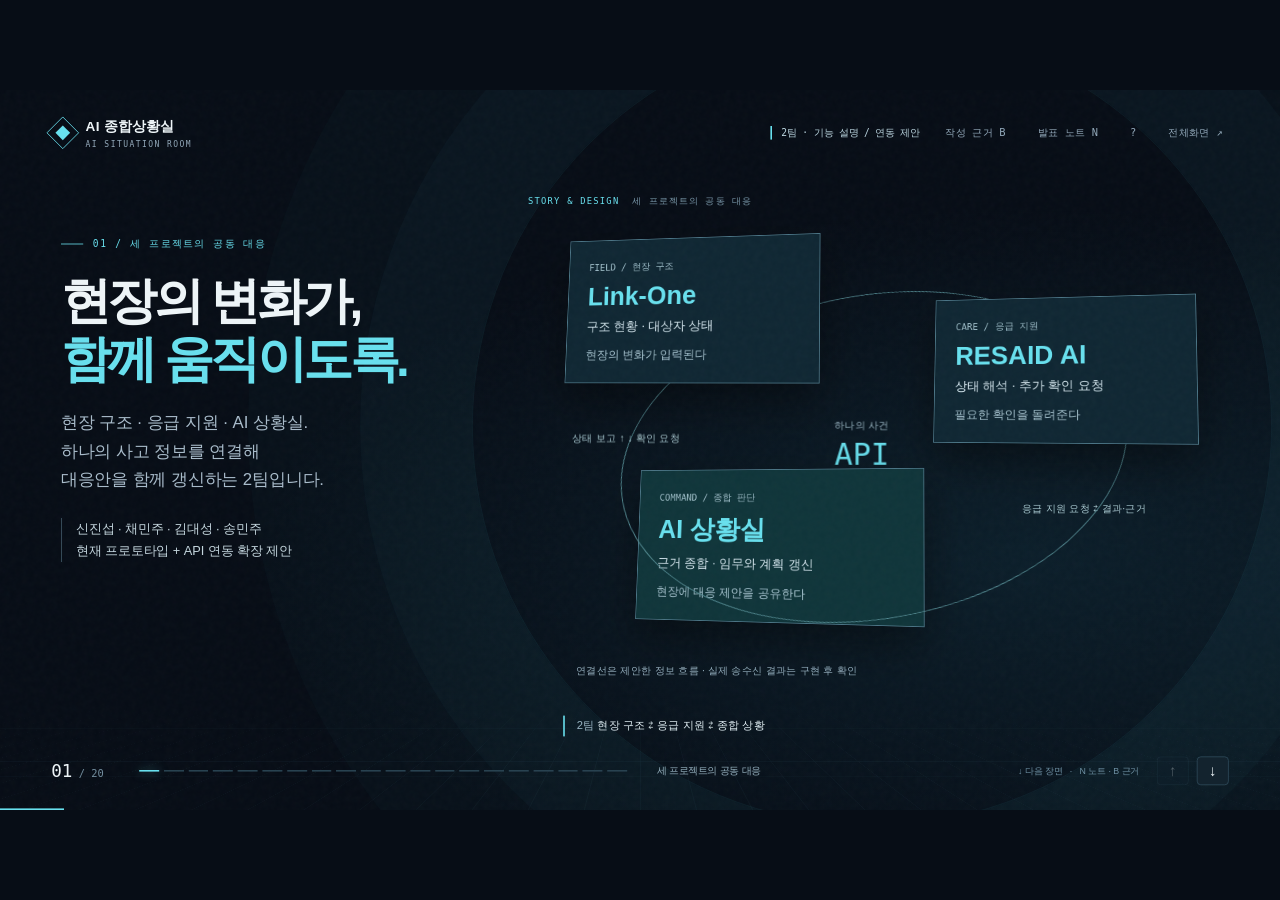
==== AI_Situation_Room/presentation/index.html @ c82dc930 "Add AI Situation Room project under collaboration folder Include implementation documentation, proto" ====
<!doctype html>
<html lang="ko">
<head>
<meta charset="utf-8"><meta name="viewport" content="width=device-width, initial-scale=1">
<meta name="theme-color" content="#070d16">
<title>2팀 최종 발표 · 현장의 변화가 함께 움직이도록</title>
<style>
@font-face{font-family:LocalKR;src:local('Pretendard'),local('Apple SD Gothic Neo'),local('Malgun Gothic');font-display:swap}
:root{--bg:#070d16;--panel:#0d1a27;--line:#233b4d;--text:#eef5f8;--muted:#93a9ba;--cyan:#68e0ee;--mint:#b6f3bd;--orange:#ffb36b;--ease:cubic-bezier(.2,.75,.16,1);--scale:1}
*{box-sizing:border-box}html,body{margin:0;width:100%;height:100%;overflow:hidden;background:var(--bg);color:var(--text);font-family:LocalKR,-apple-system,BlinkMacSystemFont,'Segoe UI',sans-serif;word-break:keep-all}button{font:inherit;color:inherit;cursor:pointer}button:focus-visible{outline:2px solid var(--cyan);outline-offset:5px}button:disabled{opacity:.3;cursor:default}button,a{-webkit-tap-highlight-color:transparent}::selection{background:#306778}#viewport{width:100%;height:100%;position:relative;overflow:clip}#deck{width:1600px;height:900px;position:absolute;left:50%;top:50%;overflow:clip;transform:translate(-50%,-50%) scale(var(--scale));background:radial-gradient(ellipse at 80% 65%,#102e3c88 0,transparent 53%),#070d16;isolation:isolate}#deck:after{content:'';position:absolute;inset:0;pointer-events:none;opacity:.045;background-image:url("data:image/svg+xml,%3Csvg viewBox='0 0 160 160' xmlns='http://www.w3.org/2000/svg'%3E%3Cfilter id='n'%3E%3CfeTurbulence type='fractalNoise' baseFrequency='.75' numOctaves='3' stitchTiles='stitch'/%3E%3C/filter%3E%3Cpath fill='%23fff' filter='url(%23n)' opacity='.6' d='M0 0h160v160H0z'/%3E%3C/svg%3E");z-index:20}.horizon{position:absolute;inset:360px -500px -500px;background:linear-gradient(#32627525 1px,transparent 1px),linear-gradient(90deg,#32627525 1px,transparent 1px);background-size:65px 65px;transform:perspective(620px) rotateX(68deg);mask-image:linear-gradient(transparent,#000 40%,transparent);opacity:.55;transition:transform 1.6s var(--ease)}.halo{position:absolute;width:1000px;height:1000px;border:1px solid #61d9e515;border-radius:50%;top:-80px;left:590px;box-shadow:0 0 0 140px #61d9e506,0 0 0 280px #61d9e505;transition:transform 1.5s var(--ease)}
header{position:absolute;left:64px;right:64px;top:34px;display:flex;align-items:center;justify-content:space-between;z-index:30}.brand{display:flex;gap:14px;align-items:center;font-size:17px;font-weight:750;letter-spacing:.03em}.mark{width:29px;height:29px;border:1px solid var(--cyan);transform:rotate(45deg);position:relative}.mark:after{content:'';position:absolute;inset:7px;background:var(--cyan)}.brand small{color:var(--muted);font:10px ui-monospace,monospace;letter-spacing:.18em;display:block;margin-top:5px}.top-right{display:flex;gap:24px;align-items:center;font:12px ui-monospace,monospace;color:var(--muted)}.mode{border-left:2px solid var(--cyan);padding-left:12px;color:#bbd5df}.top-right button{background:transparent;border:0;padding:8px;color:var(--muted);font-size:13px}.top-right button:hover{color:var(--cyan)}
.copy{position:absolute;left:76px;top:184px;width:540px;z-index:15;pointer-events:none}.eyebrow{font:12px ui-monospace,monospace;letter-spacing:.18em;color:var(--cyan);display:flex;align-items:center;gap:12px}.eyebrow:before{content:'';width:28px;height:1px;background:var(--cyan)}h1{font-size:66px;line-height:1.17;letter-spacing:-.065em;margin:27px 0 25px;font-weight:760}h1 em{font-style:normal;color:var(--cyan)}.lead{color:#a9bccb;font-size:21px;line-height:1.7;max-width:470px;margin:0}.subline{margin-top:30px;border-left:1px solid #527082;padding-left:18px;font-size:16px;color:#c5d7df;line-height:1.7;max-width:460px}.copy.animate>*{animation:copyIn .85s var(--ease) both}.copy.animate h1{animation-delay:.06s}.copy.animate .lead{animation-delay:.12s}.copy.animate .subline{animation-delay:.18s}@keyframes copyIn{from{opacity:0;transform:translateY(25px);filter:blur(6px)}to{opacity:1;transform:translateY(0);filter:blur(0)}}
.scene-label{position:absolute;left:660px;top:132px;color:#7795a7;letter-spacing:.14em;font:11px ui-monospace,monospace;z-index:12;transition:opacity .5s}.scene-label b{color:var(--cyan);font-weight:400;margin-right:16px}.stage{position:absolute;left:620px;top:130px;width:950px;height:630px;perspective:1700px;perspective-origin:50% 43%;z-index:5}.rig{width:1000px;height:590px;position:absolute;left:-40px;top:35px;transform-style:preserve-3d;transform:translate3d(0,20px,-80px) rotateX(14deg) rotateY(-23deg) rotateZ(4deg) scale(.89);transition:transform 1.55s var(--ease),opacity .85s var(--ease)}.room{position:absolute;inset:0;transform-style:preserve-3d}.room-shell{position:absolute;inset:0;background:#0a1420;border:1px solid #446878;border-radius:15px;box-shadow:0 32px 0 -18px #142839,0 35px 0 -18px #416071,0 65px 100px #000b;transform:translateZ(-6px);transition:opacity .8s,transform 1.4s var(--ease)}.window-bar{height:47px;position:absolute;inset:0 0 auto;display:flex;align-items:center;gap:8px;padding:0 20px;color:#9eafbb;font-size:12px}.window-bar i{height:6px;width:6px;background:#456272;border-radius:50%}.window-bar span{margin-left:13px}.window-bar strong{margin-left:auto;font-size:10px;color:var(--cyan);font-weight:400}.app-header{position:absolute;left:23px;right:23px;top:63px;display:flex;justify-content:space-between;align-items:center}.app-header h2{font-size:19px;margin:0}.app-header p{font-size:11px;color:var(--muted);margin:7px 0}.app-status{font-size:10px;color:var(--mint);border:1px solid #497565;padding:7px 10px}.panels{position:absolute;inset:127px 20px 68px;transform-style:preserve-3d;display:grid;grid-template-columns:270px 390px 276px;gap:12px}.panel{background:#0e1d2a;border:1px solid #2a4557;border-radius:9px;position:relative;transform-style:preserve-3d;transition:transform 1.45s var(--ease),opacity .7s,box-shadow .7s;box-shadow:0 12px 25px #0003;overflow:visible}.panel-head{padding:15px 16px;border-bottom:1px solid #223a4b;display:flex;align-items:center;justify-content:space-between;font-size:13px;font-weight:650}.panel-head span{font:9px ui-monospace,monospace;color:#8fabbc;letter-spacing:.08em}.panel-body{padding:14px}.chat-label{font-size:9px;color:#8da6b7;margin-bottom:8px}.bubble{padding:13px 12px;background:#172e40;border:1px solid #2b4b62;font-size:12px;line-height:1.65;border-radius:8px 8px 2px 8px;margin-bottom:16px}.bubble.ai{background:#102e34;border-color:#2a5860;border-radius:8px 8px 8px 2px}.bubble b{color:var(--cyan);font-weight:500}.attachment{font-size:10px;background:#20384a;padding:9px;border-radius:5px;color:#c7d9e1;margin-top:10px}.input-mock{position:absolute;bottom:14px;left:14px;right:14px;font-size:10px;border:1px solid #38515f;border-radius:6px;padding:12px;color:#819da9;display:flex;justify-content:space-between}.input-mock b{color:var(--cyan)}.graph{height:270px;position:relative;margin-top:4px}.links{position:absolute;inset:0;width:100%;height:100%;overflow:visible}.links path{stroke:#3f697a;stroke-width:1.2;fill:none;stroke-dasharray:6 6}.links .pulse{stroke:var(--cyan);stroke-width:2;stroke-dasharray:10 110;animation:flow 4s linear infinite}.node{position:absolute;width:102px;border:1px solid #35566a;border-radius:8px;background:#122635;text-align:center;padding:12px 6px;font-size:12px;box-shadow:0 5px 12px #0003}.node small{display:block;font-size:9px;color:#95b0bc;margin-top:6px}.node.commander{left:126px;top:10px;border-color:#67b8c5;background:#143640;width:110px}.node.intel{left:11px;top:125px}.node.sar{left:127px;top:125px}.node.resource{left:243px;top:125px}.node.critic{left:127px;top:219px;padding:9px 6px;border-color:#658565}.node .light{display:inline-block;width:5px;height:5px;margin-right:5px;border-radius:50%;background:var(--cyan);box-shadow:0 0 9px #68e0ee}.graph-caption{position:absolute;bottom:12px;left:16px;right:16px;font-size:10px;color:#9eb8c5;border-top:1px solid #29434f;padding-top:10px}.metrics{display:flex;justify-content:space-between;padding:0 0 15px;border-bottom:1px solid #264353}.metric b{display:block;font-size:32px;font-weight:550}.metric small{display:block;font-size:9px;color:#9cb2c2;margin-top:6px}.metric:last-child b{color:var(--orange)}.info-row{display:flex;justify-content:space-between;font-size:10px;padding:12px 0;border-bottom:1px solid #203c4b;gap:8px}.info-row span{color:#a3bbc6}.info-row strong{font-weight:450;text-align:right}.weather{margin-top:14px;display:flex;gap:10px;align-items:center;font-size:10px;color:#a4b8c7}.weather b{color:var(--cyan);font-size:23px;font-weight:400}.source{font-size:9px;color:#7c9cae;margin-top:9px;line-height:1.7}.app-bottom{position:absolute;bottom:20px;left:22px;right:22px;height:31px;border-top:1px solid #24404e;padding-top:13px;display:flex;gap:24px;font-size:10px;color:#98b3c2}.app-bottom b{color:var(--cyan);font-weight:400}.app-bottom span:last-child{margin-left:auto}.panel-number{position:absolute;left:0;top:-57px;opacity:0;transform:translateZ(20px);color:var(--cyan);font:11px ui-monospace,monospace;transition:opacity .6s}.panel-number b{display:block;font-size:26px;margin-bottom:7px;font-weight:400}.hit{position:absolute;inset:0;background:transparent;border:0;border-radius:9px}.hit:hover{box-shadow:inset 0 0 0 1px var(--cyan)}
.floating{position:absolute;transform-style:preserve-3d;transition:transform 1.3s var(--ease),opacity .7s;opacity:0;pointer-events:none}.ticket{left:735px;top:225px;width:660px;padding:40px;background:#0f202e;border:1px solid #466473;border-top:2px solid var(--cyan);box-shadow:0 45px 90px #0009;transform:perspective(1200px) rotateY(-15deg) rotateX(8deg) translateY(160px)}.ticket-top{display:flex;justify-content:space-between;font:12px ui-monospace,monospace;color:#90b5c5;letter-spacing:.1em}.ticket h3{font-size:30px;line-height:1.5;margin:27px 0}.ticket .coord{font:14px ui-monospace,monospace;color:var(--cyan)}.ticket-counts{display:flex;gap:56px;margin-top:30px}.ticket-counts b{font-size:62px;font-weight:500;display:block}.ticket-counts span{font-size:14px;color:#9db8c7}.ticket-counts div:last-child{color:var(--orange)}.ticket-foot{border-top:1px solid #39525e;margin-top:24px;padding-top:17px;font-size:12px;color:#829dab}
.evidence-stack{left:760px;top:200px;width:660px;height:480px;perspective:1400px;transform:translateY(130px)}.evidence-card{position:absolute;left:0;right:0;height:156px;background:#102230;border:1px solid #395767;border-radius:9px;padding:28px 30px;transform:rotateX(15deg) rotateY(-13deg);box-shadow:0 24px 45px #0007;transition:transform 1.3s var(--ease)}.evidence-card:nth-child(1){top:0;z-index:3}.evidence-card:nth-child(2){top:164px;left:30px;right:-30px;z-index:2}.evidence-card:nth-child(3){top:328px;left:60px;right:-60px;z-index:1}.evidence-card .overline{font:11px ui-monospace,monospace;letter-spacing:.12em;color:var(--cyan)}.evidence-card h3{font-size:25px;margin:14px 0 10px;font-weight:550}.evidence-card p{font-size:14px;color:#a1b8c4;margin:0;line-height:1.6}.evidence-card .tag{position:absolute;right:25px;top:25px;font-size:11px;color:#a9c2cc;border:1px solid #46626e;padding:6px 9px}
.conflict{left:704px;top:194px;width:760px;height:500px;transform:translateY(170px) rotateY(-20deg);perspective:1200px}.claim{position:absolute;top:20px;width:310px;height:270px;padding:28px;background:#102333;border:1px solid #426476;box-shadow:0 24px 55px #0008;border-radius:9px;transition:transform 1.3s var(--ease)}.claim:first-child{left:15px;transform:rotateY(15deg) rotateZ(-6deg)}.claim:nth-child(2){right:15px;transform:rotateY(-15deg) rotateZ(6deg);border-color:#a57851;background:#2b241e}.claim .overline{font-size:13px;color:#9db6c8}.claim b{font-size:116px;font-weight:500;line-height:1.3;letter-spacing:-.07em}.claim b small{font-size:20px;letter-spacing:0;margin-left:12px;color:#9db6c8}.claim:nth-child(2) b{color:var(--orange)}.claim p{font-size:13px;color:#a6bac5;margin:0}.versus{position:absolute;left:350px;top:106px;font-size:45px;color:var(--orange)}.question{position:absolute;bottom:32px;left:20px;right:20px;padding:23px 28px;border-left:2px solid var(--orange);background:#172632;font-size:21px;line-height:1.6}.question small{display:block;font:11px ui-monospace,monospace;color:var(--orange);margin-bottom:9px;letter-spacing:.1em}
.resolution{left:693px;top:195px;width:805px;height:500px;transform:translateY(100px) rotateX(15deg)}.confirmed{font:12px ui-monospace,monospace;color:var(--mint);letter-spacing:.1em;display:flex;align-items:center;gap:12px}.confirmed:before{content:'';height:8px;width:8px;background:var(--mint);border-radius:50%}.equation{display:flex;align-items:center;gap:32px;margin:30px 0}.equation b{font-size:127px;font-weight:550;letter-spacing:-.08em}.equation i{font-style:normal;font-weight:300;font-size:45px;color:#658091}.equation small{display:block;font-size:15px;letter-spacing:0;font-weight:400;color:#b2c5ce;margin-top:-8px}.equation .pending{color:var(--orange)}.revision{border-top:1px solid #365665;padding:22px 0;display:grid;grid-template-columns:110px 1fr;gap:20px;font-size:17px;color:#c1d5df}.revision span{font:12px ui-monospace,monospace;color:var(--cyan);padding-top:4px}.revision b{font-weight:500}.revision p{font-size:14px;color:#8ba7b7;margin:9px 0 0}.revision.old{opacity:.5}.revision.old b{text-decoration:line-through;text-decoration-color:#91aaba55}
.architecture{left:695px;top:204px;width:790px;height:475px;transform:translateY(130px) rotateY(-20deg)}.arch-layer{height:92px;display:flex;align-items:center;gap:25px;border-top:1px solid #416377;background:linear-gradient(90deg,#183643aa,#13212c33);padding:20px 25px;transform:perspective(1100px) rotateY(-13deg) rotateX(8deg);margin:17px 0;box-shadow:0 18px 20px #0004}.arch-layer:nth-child(2){margin-left:25px}.arch-layer:nth-child(3){margin-left:50px}.arch-layer:nth-child(4){margin-left:75px}.arch-layer .num{font:24px ui-monospace,monospace;color:#5d8299}.arch-layer h3{font-size:20px;margin:0 0 7px;min-width:170px}.arch-layer p{font-size:13px;margin:0;color:#a8bfcc}.arch-layer .stack{margin-left:auto;font:12px ui-monospace,monospace;color:var(--cyan);text-align:right;line-height:1.7}
.closing{position:absolute;left:80px;right:80px;top:200px;z-index:15;opacity:0;pointer-events:none;transform:translateY(60px);transition:opacity .8s,transform 1.2s var(--ease)}.closing .eyebrow{justify-content:center}.closing h2{font-size:88px;text-align:center;font-weight:650;line-height:1.2;letter-spacing:-.055em;margin:32px 0}.closing h2 span{color:var(--cyan)}.closing .closing-line{text-align:center;font-size:23px;color:#b1c7d4;line-height:1.7}.closing-bottom{display:flex;justify-content:center;gap:70px;margin-top:62px}.closing-bottom div{font-size:17px;border-top:1px solid #416475;padding-top:20px;width:235px}.closing-bottom b{font:12px ui-monospace,monospace;color:var(--cyan);display:block;margin-bottom:13px;letter-spacing:.12em}.closing-status{text-align:center;margin-top:50px;font-size:12px;color:#7292a5}
.callout{position:absolute;left:719px;top:782px;font-size:14px;color:#9bb8c6;border-left:2px solid var(--cyan);padding:4px 0 4px 15px;z-index:12;max-width:740px;transition:opacity .4s}.callout strong{color:#e1eff4;font-weight:500}.callout span{margin-left:12px;font-size:12px;color:#7097aa}
footer{position:absolute;left:64px;right:64px;bottom:31px;display:flex;align-items:center;z-index:35;gap:25px}.page{font:13px ui-monospace,monospace;width:75px;color:#738e9f}.page b{color:var(--text);font-size:22px;font-weight:400;margin-right:8px}.progress{display:flex;gap:6px;flex:1;max-width:650px}.progress button{height:28px;flex:1;background:transparent;border:0;position:relative}.progress button:after{content:'';position:absolute;height:2px;background:#284250;left:0;right:0;top:13px;transition:background .3s,box-shadow .3s}.progress button.past:after{background:#65818f}.progress button.active:after{background:var(--cyan);box-shadow:0 0 12px #68e0ee88}.chapter-name{font-size:12px;color:#97b2c0;margin-left:12px}.controls{margin-left:auto;display:flex;align-items:center;gap:10px}.controls .hint{font-size:11px;color:#6f91a4;margin-right:12px}.controls button{background:#13232e;border:1px solid #304c5c;width:40px;height:36px;font-size:19px;border-radius:5px}.controls button:hover{border-color:var(--cyan)}.bottom-progress{height:2px;position:absolute;bottom:0;left:0;background:var(--cyan);transition:width 1s var(--ease);z-index:40}
.overlay{position:absolute;z-index:60;inset:100px 120px 100px;background:#0c1a26f7;border:1px solid #487183;border-radius:12px;padding:45px 55px;backdrop-filter:blur(25px);box-shadow:0 40px 120px #000c;overflow:auto}.overlay[hidden]{display:none}.overlay h2{font-size:31px;margin:0 0 14px}.overlay p{font-size:21px;line-height:1.8;color:#b4cad7}.overlay .close{position:absolute;right:22px;top:18px;border:1px solid #426273;background:none;padding:8px 15px;border-radius:5px}.overlay a{color:var(--cyan);text-underline-offset:4px}.reference-item{border-top:1px solid #365565;padding:17px 0}.reference-item blockquote{margin:10px 0;font-size:17px;color:#d5e5ed;line-height:1.65}.reference-item small{color:#97b5c5;font-size:13px}.overlay .note-label{font:12px ui-monospace,monospace;color:var(--cyan);letter-spacing:.1em;margin:32px 0 10px}.overlay ul{font-size:18px;color:#adc3d0;line-height:1.9;padding-left:22px}.overlay .note-grid{display:grid;grid-template-columns:2fr 1fr;gap:45px}.key{display:inline-block;border:1px solid #456171;border-radius:4px;padding:1px 8px;margin:0 5px;font-size:15px;color:#deedf2}.toast{position:absolute;left:50%;bottom:100px;transform:translateX(-50%);padding:12px 22px;background:#213c4a;border:1px solid #638394;z-index:99;font-size:15px;border-radius:5px}.toast[hidden]{display:none}.sr-only{position:absolute;width:1px;height:1px;padding:0;margin:-1px;overflow:hidden;clip:rect(0,0,0,0);white-space:nowrap;border:0}
/* Inactive 3D scenes must leave the render tree, not just become transparent. */
#stage[aria-hidden="true"],.floating[aria-hidden="true"],.closing[aria-hidden="true"]{display:none!important}
/* A persistent stage: the camera and its three UI surfaces travel between scenes. */
[data-scene="0"] .rig{transform:translate3d(20px,20px,-90px) rotateX(19deg) rotateY(-28deg) rotateZ(6deg) scale(.84)}
[data-scene="1"] .rig{transform:translate3d(420px,140px,-700px) rotateX(25deg) rotateY(-42deg) scale(.8);opacity:.13}
[data-scene="1"] .ticket{opacity:1;transform:perspective(1200px) rotateY(-10deg) rotateX(6deg) translateY(0)}
[data-scene="2"] .rig{transform:translate3d(-5px,5px,0) rotateX(0deg) rotateY(0deg) scale(.91)}
[data-scene="3"] .rig{transform:translate3d(6px,70px,-30px) rotateX(10deg) rotateY(-13deg) scale(.82)}
[data-scene="3"] .room-shell{opacity:.25;transform:translateZ(-80px)}
[data-scene="3"] .chat-panel{transform:translate3d(-25px,-34px,95px)}
[data-scene="3"] .org-panel{transform:translate3d(0,15px,40px)}
[data-scene="3"] .status-panel{transform:translate3d(22px,-40px,115px)}
[data-scene="3"] .panel-number{opacity:1}
[data-scene="3"] .app-header,[data-scene="3"] .app-bottom{opacity:.4}
[data-scene="4"] .rig{transform:translate3d(-45px,0,-30px) rotateX(5deg) rotateY(-8deg) scale(.96)}
[data-scene="4"] .chat-panel,[data-scene="4"] .status-panel{opacity:.1;transform:translateZ(-80px)}
[data-scene="4"] .org-panel{transform:translate3d(0,2px,140px) scale(1.28);box-shadow:0 35px 100px #000c}
[data-scene="4"] .room-shell,[data-scene="4"] .app-header,[data-scene="4"] .app-bottom{opacity:.15}
[data-scene="5"] .rig,[data-scene="6"] .rig,[data-scene="7"] .rig,[data-scene="8"] .rig{transform:translate3d(270px,180px,-1000px) rotateX(38deg) rotateY(-40deg) scale(.85);opacity:0;pointer-events:none}
[data-scene="5"] .evidence-stack{opacity:1;transform:translateY(0)}
[data-scene="6"] .conflict{opacity:1;transform:translateY(0) rotateY(0deg)}
[data-scene="6"] .halo{transform:translateX(-60px) scale(.9);border-color:#ffb36b28;box-shadow:0 0 0 140px #ffb36b06,0 0 0 280px #ffb36b05}
[data-scene="7"] .resolution{opacity:1;transform:translateY(0) rotateX(0deg)}
[data-scene="8"] .architecture{opacity:1;transform:translateY(0) rotateY(0deg)}
[data-scene="9"] .copy,[data-scene="9"] .scene-label,[data-scene="9"] .callout{opacity:0;pointer-events:none}
[data-scene="9"] .closing{opacity:1;transform:translateY(0)}
[data-scene="9"] .rig{opacity:.1;transform:translate3d(-180px,480px,-350px) rotateX(65deg) rotateY(0deg) scale(1.3);pointer-events:none}
[data-scene="9"] .halo{transform:translateX(-340px) scale(1.2)}
[data-scene="7"] .equation>div{animation:numberArrival .95s var(--ease) both}
[data-scene="7"] .equation>div:nth-of-type(2){animation-delay:.12s}
[data-scene="7"] .equation>div:nth-of-type(3){animation-delay:.24s}
[data-scene="7"] .revision{animation:copyIn .9s var(--ease) .32s both}
@keyframes numberArrival{from{opacity:0;transform:perspective(650px) translateY(65px) rotateX(-55deg);filter:blur(8px)}to{opacity:1;transform:perspective(650px) translateY(0) rotateX(0);filter:blur(0)}}
@keyframes flow{to{stroke-dashoffset:-240}}
@media(prefers-reduced-motion:reduce){*,*:before,*:after{animation:none!important;transition:none!important}}
.reduce-motion *,.reduce-motion *:before,.reduce-motion *:after{animation:none!important;transition:none!important}
@media print{html,body{overflow:visible;height:auto;background:#fff}#viewport{display:block;overflow:visible;height:auto}#deck{transform:none!important;width:1600px;height:900px}header,footer,.overlay{display:none!important}@page{size:landscape;margin:0}}

.custom-visual{position:absolute;left:700px;top:182px;width:790px;height:555px;z-index:8;perspective:1600px}.custom-visual[hidden]{display:none}.custom-visual.reveal{animation:visualIn .8s var(--ease) both}@keyframes visualIn{from{opacity:0;transform:translateY(28px)}to{opacity:1;transform:translateY(0)}}
.depth-stack{padding:0 38px 0 0;transform-style:preserve-3d}.depth-sheet{height:144px;margin:0 0 22px;display:flex;gap:24px;padding:25px 28px;background:linear-gradient(110deg,#16333e,#10212d);border:1px solid #456474;box-shadow:0 22px 35px #0005;transform:rotateY(-8deg) rotateX(5deg)}.depth-sheet:nth-child(2){margin-left:22px;margin-right:-22px}.depth-sheet:nth-child(3){margin-left:44px;margin-right:-44px}.sheet-index{font:26px ui-monospace,monospace;color:#7895a4;padding-top:23px}.depth-sheet small{color:var(--cyan);font-size:12px}.depth-sheet h3{font-size:26px;letter-spacing:-.035em;margin:10px 0}.depth-sheet p{font-size:17px;color:#b0c6d0;line-height:1.5;margin:0}.visual-foot{position:absolute;bottom:0;left:20px;right:0;color:#93adbc;font-size:13px;line-height:1.7}
.network{height:490px;position:relative;transform-style:preserve-3d}.orbit{position:absolute;inset:52px 75px 8px;border:1px solid #538a92;border-radius:50%;transform:rotateX(20deg) rotateZ(-12deg)}.net-node{position:absolute;width:325px;padding:25px 26px;background:#102733;border:1px solid #4b7586;box-shadow:0 22px 50px #0006;transform:perspective(1400px) rotateY(-8deg) rotateX(5deg)}.net-node small{font:12px ui-monospace,monospace;color:#9bbac5}.net-node h3{font-size:33px;margin:10px 0;color:var(--cyan)}.net-node p{font-size:16px;color:#d1e3eb;margin:10px 0 16px}.net-node b{font-size:15px;font-weight:450;color:#a3c0cc}.net-node.field{left:0;top:0}.net-node.aid{right:0;top:75px}.net-node.command{left:88px;top:291px;width:365px;background:#10353a}.net-core{position:absolute;top:229px;left:338px;font-size:13px;text-align:center;color:#9db9c7}.net-core strong{display:block;font:38px ui-monospace,monospace;color:var(--cyan);margin:5px}.net-core small{font-size:12px}.net-label{position:absolute;font-size:13px;color:#a8c8d0}.net-label.up{left:15px;top:245px}.net-label.across{right:15px;top:333px;width:240px;text-align:center}.flow-plane{background:#102431;border-top:2px solid var(--cyan);padding:10px 34px;transform:perspective(1300px) rotateY(-7deg) rotateX(3deg);box-shadow:0 30px 55px #0005}.flow-step{display:flex;gap:24px;align-items:center;min-height:116px;border-bottom:1px solid #30515f}.flow-step:last-child{border:0}.flow-step>span{font:26px ui-monospace,monospace;color:#75a7b6}.flow-step h3{font-size:25px;margin:0 0 10px}.flow-step p{font-size:17px;color:#a9c2ce;margin:0;line-height:1.5}.promise-plane{padding:25px 40px 40px;background:#11333b;transform:perspective(1200px) rotateY(-7deg);border-top:2px solid var(--cyan);box-shadow:0 35px 60px #0005}.quote-mark{font-size:100px;line-height:1;color:var(--cyan)}.promise-plane h3{font-size:37px;line-height:1.5;letter-spacing:-.04em;margin:0}.promise-plane>p{font-size:14px;color:#b2cbd2}.promise-items{margin-top:35px;display:flex;flex-direction:column;gap:18px;color:#cee0e5;font-size:20px}.progress{max-width:610px}.copy{width:550px}h1{font-size:62px}.lead{max-width:520px;font-size:21px}.subline{max-width:515px}.callout{left:704px;font-size:14px}.page{width:85px;flex-shrink:0}.chapter-name{max-width:150px}.closing-status{font-size:14px}
</style>
</head>
<body>
<div id="viewport"><main id="deck" data-scene="0" aria-label="AI 종합상황실 발표자료">
<div class="horizon" aria-hidden="true"></div><div class="halo" aria-hidden="true"></div>
<header><div class="brand"><div class="mark" aria-hidden="true"></div><div>AI 종합상황실<small>AI SITUATION ROOM</small></div></div><div class="top-right"><span class="mode">2팀 · 기능 설명 / 연동 제안</span><button id="sourcesBtn" title="작성 근거 (B)">작성 근거 B</button><button id="notesBtn" title="발표자 노트 (N)">발표 노트 N</button><button id="helpBtn" aria-label="조작 도움말">?</button><button id="fullBtn" title="전체화면 (F)">전체화면 ↗</button></div></header>
<section class="copy animate" id="copy"><div class="eyebrow" id="eyebrow"></div><h1 id="headline"></h1><p class="lead" id="lead"></p><div class="subline" id="subline"></div></section>
<div class="scene-label" id="sceneLabel"><b>STORY & DESIGN</b>01 / COMMAND CENTER</div>
<div class="stage" id="stage" aria-label="상황실 화면 구성 예시"><div class="rig"><div class="room">
<div class="room-shell"></div><div class="window-bar"><i></i><i></i><i></i><span>AI SITUATION ROOM / DEMO-001</span><strong>INTERFACE CONCEPT</strong></div>
<div class="app-header"><div><h2>동해 해상 · 어선 충돌 훈련</h2><p>북위 37.50° · 동경 129.50° / 사건 DEMO-001</p></div><div class="app-status">S0 · 최초 신고 기준</div></div>
<div class="panels">
<section class="panel chat-panel"><div class="panel-number"><b>01</b>CONVERSATION</div><div class="panel-head">상황실장 채팅<span>USER ↔ COMMANDER</span></div><div class="panel-body"><div class="chat-label">사용자 · 최초 신고</div><div class="bubble">훈련 상황이야. 어선 A호 충돌 신고.<br>승선원 <b>5명</b>, 구조 보고 <b>4명</b>,<br>소재 미확인 <b>1명</b>이야.<br>필요한 조사와 대응안을 정리해줘.</div><div class="chat-label">AI 상황실장 · 응답 예시</div><div class="bubble ai">제공된 위치와 인원을 기준으로<br>기상·대응지침·가용자원을<br>각 요원에게 확인하도록 하겠습니다.</div></div><div class="input-mock">상황을 추가하거나 자료를 첨부하세요 <b>↑</b></div><button class="hit" data-detail="chat" aria-label="상황실장 채팅 영역 설명"></button></section>
<section class="panel org-panel"><div class="panel-number"><b>02</b>ORCHESTRATION</div><div class="panel-head">지시와 보고<span>ACTIVITY PREVIEW</span></div><div class="graph"><svg class="links" viewBox="0 0 360 270" aria-label="상황실장과 요원 사이의 지시 및 보고 경로" role="img"><defs><marker id="arrow" viewBox="0 0 10 10" refX="8" refY="5" markerWidth="5" markerHeight="5" orient="auto-start-reverse"><path d="M0 0L10 5L0 10" fill="#68e0ee" stroke="none"/></marker></defs><path d="M180 68V97H62V123 M180 68V123 M180 97H294V123" marker-end="url(#arrow)"/><path d="M62 186V205H180V219 M180 186V219 M294 186V205H180"/><path class="pulse" d="M180 68V97H62V123 M180 68V123 M180 97H294V123"/><path class="pulse" d="M294 186V205H180V219 M62 186V205H180"/></svg><div class="node commander">상황실장<small>임무 선택 · 종합</small></div><div class="node intel"><span class="light"></span>정보요원<small>자료 · 기상 조회</small></div><div class="node sar"><span class="light"></span>수색구조요원<small>지침 근거 검색</small></div><div class="node resource"><span class="light"></span>자원지원요원<small>가상 자원 검토</small></div><div class="node critic">검증요원<small>모순 · 근거 점검</small></div></div><div class="graph-caption">보고 → 상황실장 종합 → 검증 · 상세에서 근거 확인</div><button class="hit" data-detail="org" aria-label="지시와 보고 영역 설명"></button></section>
<section class="panel status-panel"><div class="panel-number"><b>03</b>SITUATION</div><div class="panel-head">현재 상황<span>VERSION S0</span></div><div class="panel-body"><div class="metrics"><div class="metric"><b>5</b><small>신고상 총원</small></div><div class="metric"><b>4</b><small>구조 보고</small></div><div class="metric"><b>1</b><small>소재 미확인</small></div></div><div class="info-row"><span>사건</span><strong>충돌 / 선체 파손</strong></div><div class="info-row"><span>침수 여부</span><strong>확인 필요</strong></div><div class="info-row"><span>인원 출처</span><strong>최초 신고</strong></div><div class="weather"><b>—</b><div>기상·해상 정보<br><span>실제 API 연동 예정</span></div></div><div class="source">예측·관측 구분 / 기준시각 / 조회시각<br>좌표·단위·출처를 함께 표시</div></div><button class="hit" data-detail="status" aria-label="현재 상황 영역 설명"></button></section>
</div><div class="app-bottom"><b>대응안 및 검증</b><span>변경 이유</span><span>이전 버전</span><span>원본과 이력을 함께 보존</span></div>
</div></div></div>
<section class="floating ticket" aria-label="가상 최초 신고"><div class="ticket-top"><span>INCOMING REPORT</span><span>DEMO-001 / S0</span></div><h3>동해 해상, 어선 A호 충돌.<br>한 명의 소재가 확인되지 않았다.</h3><div class="coord">37.50° N &nbsp; 129.50° E</div><div class="ticket-counts"><div><b>5</b><span>신고상 총원</span></div><div><b>4</b><span>구조 보고</span></div><div><b>1</b><span>소재 미확인</span></div></div><div class="ticket-foot">가상 훈련 · 신고 내용이며 현장 확인이 끝난 사실이 아닙니다.</div></section>
<section class="floating evidence-stack" aria-label="세 종류의 근거"><article class="evidence-card"><div class="overline">01 / WEATHER · MCP</div><span class="tag">외부 데이터</span><h3>위치로 기상을 조회한다</h3><p>풍속·풍향·파고 / 좌표·단위·기준시각<br>예측자료와 현장 관측을 구분</p></article><article class="evidence-card"><div class="overline">02 / GUIDELINES · RAG</div><span class="tag">문서 근거</span><h3>대응안에 지침 구절을 연결한다</h3><p>질문 → 벡터 검색 → 관련 구절 → 조치<br>문서명·절·버전을 함께 보존</p></article><article class="evidence-card"><div class="overline">03 / RESOURCES · LOCAL DATA</div><span class="tag">가상 자료</span><h3>제공된 가용자원만 검토한다</h3><p>UNIT-A 가용 / UNIT-B 다른 임무 / TEAM-A 가용<br>실제 기관 자원 및 출동명령과 구분</p></article></section>
<section class="floating conflict" aria-label="최초 신고와 명부 불일치"><article class="claim"><div class="overline">최초 신고 · S0</div><b>5<small>명</small></b><p>신고자가 전달한 승선원 수</p></article><article class="claim"><div class="overline">첨부 명부 · S1</div><b>7<small>명</small></b><p>P01–P07 · 전체 ID 대조</p></article><span class="versus">≠</span><div class="question"><small>COMMANDER / CONFIRMATION REQUIRED</small>“이번 출항에 실제 승선한 7명의 명부가 맞습니까?”</div></section>
<section class="floating resolution" aria-label="사용자 확인 후 상황 및 계획 갱신"><div class="confirmed">S2 / 사용자 정정 근거로 갱신</div><div class="equation"><div><b>7</b><small>승선원 총원</small></div><i>=</i><div><b>4</b><small>구조 보고</small></div><i>+</i><div class="pending"><b>3</b><small>소재 미확인</small></div></div><div class="revision"><span>REASSIGN</span><div><b>소재 미확인 3명·침수 보고에 따른 재검토 지시</b><p>지시 예시: 수색구조요원 지침 재검토 · 자원지원요원 지원 검토안 보완</p></div></div><div class="revision old"><span>HISTORY</span><div><b>최초 신고 기준 5명 / 소재 미확인 1명</b><p>이전 기록 보존 · 최신 상황에 자동 덮어쓰기 금지</p></div></div></section>
<section class="floating architecture" aria-label="신뢰성 및 모델 비교 계획">
<div class="arch-layer"><div class="num">01</div><div><h3>인원 정합성</h3><p>중복 P04 · 명부 밖 P99 · 합계 검사</p></div><div class="stack">규칙 검사<br>정답 대조 예정</div></div>
<div class="arch-layer"><div class="num">02</div><div><h3>근거와 모순</h3><p>출처 없는 주장 · 보고 간 충돌 검토</p></div><div class="stack">검증요원<br>오류 검출 시험 예정</div></div>
<div class="arch-layer"><div class="num">03</div><div><h3>두 모델 비교</h3><p>동일 입력·근거·출력 요구로 비교</p></div><div class="stack">오류 · 질문 · 지시 · 시간<br>미실시 / 우열 미확정</div></div>
<div class="arch-layer"><div class="num">04</div><div><h3>실패와 복원</h3><p>기상 실패 · 이전 보고 · 재시작 복원</p></div><div class="stack">실패를 숨기지 않기<br>시나리오 검증 예정</div></div>
</section>
<section class="closing"><div class="eyebrow">FIELD ⇄ CARE ⇄ COMMAND</div><h2>현장의 변화가,<br><span>함께 움직이도록.</span></h2><p class="closing-line">현장 구조 · 응급 지원 · AI 상황실을 하나의 사건으로.<br>근거를 모아 대응안을 갱신하고, 사람이 판단합니다.</p><div class="closing-bottom"><div><b>01 / WORKFLOW</b>재입력 부담을 줄이는 상황 공유</div><div><b>02 / EVIDENCE</b>역할별 조사와 근거의 가시화</div><div><b>03 / ACCOUNTABILITY</b>정정부터 수정안까지 이력 추적</div></div><p class="closing-status">2팀 · 신진섭 · 채민주 · 김대성 · 송민주 / 프로젝트 API 연동·벡터 RAG는 확장 목표</p></section>
<section class="custom-visual" id="customVisual" hidden aria-label="스토리 설명 도식"></section><div class="callout" id="callout"></div>
<footer><div class="page"><b id="pageNum">01</b>/ 20</div><nav class="progress" id="progress" aria-label="발표 장면 선택"></nav><span class="chapter-name" id="chapterName"></span><div class="controls"><span class="hint">↓ 다음 장면 &nbsp; · &nbsp; N 노트 · B 근거</span><button id="prev" aria-label="이전 장면">↑</button><button id="next" aria-label="다음 장면">↓</button></div></footer><div class="bottom-progress" id="bottomProgress"></div>
<aside class="overlay" id="overlay" role="dialog" aria-modal="true" aria-labelledby="overlayTitle" hidden><button class="close" id="closeOverlay">닫기 Esc</button><h2 id="overlayTitle"></h2><div id="overlayBody"></div></aside><div class="toast" id="toast" role="status" hidden></div><div class="sr-only" id="announce" aria-live="polite"></div>
</main></div>
<script>
'use strict';
const references={"strategy": {"doc": "06_해커톤_시상_공략.md", "section": "2. 심사위원에게 먼저 증명할 것", "quote": "첫 1분 안에 사용자 입력과 실제 임무 지시를 보여준다.", "kind": "전략적 해석", "href": "sources/06_%E1%84%92%E1%85%A2%E1%84%8F%E1%85%A5%E1%84%90%E1%85%A9%E1%86%AB_%E1%84%89%E1%85%B5%E1%84%89%E1%85%A1%E1%86%BC_%E1%84%80%E1%85%A9%E1%86%BC%E1%84%85%E1%85%A3%E1%86%A8.md"}, "identity": {"doc": "01_프로젝트.md", "section": "1. 제품 정의", "quote": "핵심 메시지는 **AI Assistant에서 AI Organization으로**다.", "kind": "제품 설계", "href": "sources/01_%E1%84%91%E1%85%B3%E1%84%85%E1%85%A9%E1%84%8C%E1%85%A6%E1%86%A8%E1%84%90%E1%85%B3.md"}, "s0": {"doc": "02_데모_시나리오.md", "section": "3. 첫 입력 S0", "quote": "현재 표시는 ‘최초 신고 총원 5명 / 구조 보고 4명 / 소재 미확인 1명’이다.", "kind": "가상 시나리오", "href": "sources/02_%E1%84%83%E1%85%A6%E1%84%86%E1%85%A9_%E1%84%89%E1%85%B5%E1%84%82%E1%85%A1%E1%84%85%E1%85%B5%E1%84%8B%E1%85%A9.md"}, "roles": {"doc": "01_프로젝트.md", "section": "3. 역할과 책임", "quote": "상황실장은 의미를 판단하고, 프로그램은 지시 형식·버전·합계를 검사해 실행·저장한다.", "kind": "제품 설계", "href": "sources/01_%E1%84%91%E1%85%B3%E1%84%85%E1%85%A9%E1%84%8C%E1%85%A6%E1%86%A8%E1%84%90%E1%85%B3.md"}, "ui": {"doc": "03_UI_UX.md", "section": "1. 화면 원칙", "quote": "화면의 중심은 채팅, 요원 소통, 현재 상황이다.", "kind": "화면 요구사항", "href": "sources/03_UI_UX.md"}, "s1": {"doc": "02_데모_시나리오.md", "section": "4. 자료와 추가 입력 S1·S2 / S1", "quote": "명부가 이번 출항의 실제 탑승자 명부인지 사용자에게 묻는다.", "kind": "가상 시나리오", "href": "sources/02_%E1%84%83%E1%85%A6%E1%84%86%E1%85%A9_%E1%84%89%E1%85%B5%E1%84%82%E1%85%A1%E1%84%85%E1%85%B5%E1%84%8B%E1%85%A9.md"}, "s2": {"doc": "02_데모_시나리오.md", "section": "4. 자료와 추가 입력 S1·S2 / S2", "quote": "상황실장이 영향받는 요원에게 보완 지시하고 수정 대응안을 만든다.", "kind": "가상 시나리오", "href": "sources/02_%E1%84%83%E1%85%A6%E1%84%86%E1%85%A9_%E1%84%89%E1%85%B5%E1%84%82%E1%85%A1%E1%84%85%E1%85%B5%E1%84%8B%E1%85%A9.md"}, "history": {"doc": "03_UI_UX.md", "section": "8. 대응안·검증", "quote": "새 정보 도착 시 기존 계획에 ‘재검토 필요’를 표시하고, 새 계획을 만들면 이전안과 달라진 이유를 보여준다.", "kind": "화면 요구사항", "href": "sources/03_UI_UX.md"}, "edu": {"doc": "06_해커톤_시상_공략.md", "section": "3. 교육내용 수용 계획", "quote": "특히 모델 비교는 역할 이름을 여러 개 붙이는 것으로 대신하지 않는다.", "kind": "교육 적용 전략", "href": "sources/06_%E1%84%92%E1%85%A2%E1%84%8F%E1%85%A5%E1%84%90%E1%85%A9%E1%86%AB_%E1%84%89%E1%85%B5%E1%84%89%E1%85%A1%E1%86%BC_%E1%84%80%E1%85%A9%E1%86%BC%E1%84%85%E1%85%A3%E1%86%A8.md"}, "api": {"doc": "10_데이터_API_검증기록.md", "section": "1. 최신 결정", "quote": "외부 데이터 API는 **무료 범위의 기상·해상 정보만** 사용한다.", "kind": "확정 범위", "href": "sources/10_%E1%84%83%E1%85%A6%E1%84%8B%E1%85%B5%E1%84%90%E1%85%A5_API_%E1%84%80%E1%85%A5%E1%86%B7%E1%84%8C%E1%85%B3%E1%86%BC%E1%84%80%E1%85%B5%E1%84%85%E1%85%A9%E1%86%A8.md"}, "verification": {"doc": "04_개발계획.md", "section": "9. 의미 있는 최소 검증", "quote": "핵심 정상 흐름 1회, 인원 모순 1회, 도구 실패 1회, 복원 확인으로 시작하고 남은 위험에만 추가한다.", "kind": "검증 계획", "href": "sources/04_%E1%84%80%E1%85%A2%E1%84%87%E1%85%A1%E1%86%AF%E1%84%80%E1%85%A8%E1%84%92%E1%85%AC%E1%86%A8.md"}, "comparison": {"doc": "06_해커톤_시상_공략.md", "section": "6. 모델 비교와 업무효과", "quote": "비교 항목은 인원 오류, 출처 없는 주장, 확인 질문, 지시 적합성, 응답시간이다.", "kind": "평가 계획", "href": "sources/06_%E1%84%92%E1%85%A2%E1%84%8F%E1%85%A5%E1%84%90%E1%85%A9%E1%86%AB_%E1%84%89%E1%85%B5%E1%84%89%E1%85%A1%E1%86%BC_%E1%84%80%E1%85%A9%E1%86%BC%E1%84%85%E1%85%A3%E1%86%A8.md"}, "value": {"doc": "05_발표자료.md", "section": "8. 효과와 한계 표현", "quote": "기대효과는 정보 재입력 감소, 역할별 조사 가시화, 정정 이력 추적으로 설명한다.", "kind": "기대효과", "href": "sources/05_%E1%84%87%E1%85%A1%E1%86%AF%E1%84%91%E1%85%AD%E1%84%8C%E1%85%A1%E1%84%85%E1%85%AD.md"}, "limits": {"doc": "06_해커톤_시상_공략.md", "section": "1. 확인된 시상·교육 정보", "quote": "공식 세부 배점·평가표·수상팀 수는 제공자료에서 확인되지 않았다.", "kind": "확인 한계", "href": "sources/06_%E1%84%92%E1%85%A2%E1%84%8F%E1%85%A5%E1%84%90%E1%85%A9%E1%86%AB_%E1%84%89%E1%85%B5%E1%84%89%E1%85%A1%E1%86%BC_%E1%84%80%E1%85%A9%E1%86%BC%E1%84%85%E1%85%A3%E1%86%A8.md"}, "rag": {"doc": "04_개발계획.md", "section": "8. 데이터·도구 구현 경계", "quote": "MCP: 클라이언트 → MCP 도구 → 기상 함수 → 외부 API 경로를 실제로 확인한다.", "kind": "구현·검증 계획", "href": "sources/04_%E1%84%80%E1%85%A2%E1%84%87%E1%85%A1%E1%86%AF%E1%84%80%E1%85%A8%E1%84%92%E1%85%AC%E1%86%A8.md"}, "focus": {"doc": "05_발표자료.md", "section": "3.1 왜 여러 AI 에이전트인가", "quote": "필요한 순간, 필요한 전문성에 추론을 집중한다.", "kind": "설계 원칙·검증할 기대효과", "href": "sources/05_%E1%84%87%E1%85%A1%E1%86%AF%E1%84%91%E1%85%AD%E1%84%8C%E1%85%A1%E1%84%85%E1%85%AD.md"}, "story": {"doc": "AI_situation_room_RAG_story.md", "section": "§1–11 · 사용자 제공 기술 스토리", "quote": "AI가 여러 매뉴얼을 근거로 상황을 판단한다.", "kind": "설계 방향 · 구현 완료 근거 아님", "href": "sources/AI_situation_room_RAG_story.md"}, "roster": {"doc": "최신 팀 편성 이미지 · 4번", "section": "2팀 · 해양구조 및 응급 상황 대응", "quote": "팀원 (4명) 신진섭, 채민주, 김대성, 송민주", "kind": "사용자 지정 최신 인원 기준", "href": "sources/current-roster.jpeg"}, "projects": {"doc": "신청팀 분석 및 팀 구성 · 2번", "section": "2팀 · 3개 과제", "quote": "Link-One / RESAID AI / 해양경찰 AI 상황실", "kind": "과제 내용 기준 · 인원은 4번 이미지 우선", "href": "sources/team-projects-1-3.jpg"}, "other": {"doc": "신청팀 분석 · 1번", "section": "4~6팀 과제", "quote": "AI 행정·보고서 및 지식 에이전트 / 교육·훈련 / 해양안전 예방·점검", "kind": "주제 비교용 · 다른 팀의 구현 수준은 미확인", "href": "sources/team-projects-4-6.jpg"}, "brief": {"doc": "사용자 발표자료 제작 요청", "section": "2026-09-27 · 협업 제안", "quote": "각자의 프로젝트를 자유롭게 만들되 마지막에 3프로젝트를 연동", "kind": "사용자 요청 · 구체 연결 방식은 제안", "href": "PRESENTATION_BRIEF.md"}, "state": {"doc": "13_현재상태_요구사항_인수인계.md", "section": "§8–10 · 기존 검증 및 남은 과제", "quote": "현재 Agent·저장·정정·병렬 실행 증거는 있고 벡터 RAG·MCP·멀티모델 비교는 없다.", "kind": "기존 기록 · 새 LIVE 검증 아님", "href": "sources/13_%ED%98%84%EC%9E%AC%EC%83%81%ED%83%9C_%EC%9A%94%EA%B5%AC%EC%82%AC%ED%95%AD_%EC%9D%B8%EC%88%98%EC%9D%B8%EA%B3%84.md"}, "ragpaper": {"doc": "Lewis et al. · NeurIPS 2020", "section": "Retrieval-Augmented Generation for Knowledge-Intensive NLP Tasks", "quote": "검색 자료를 생성 모델에 결합하는 RAG 연구. 이 프로젝트의 성능 측정값은 아니다.", "kind": "기술 참고 · 요약", "href": "https://arxiv.org/abs/2005.11401"}};
const slides=[{"scene": 10, "chapter": "세 프로젝트의 공동 대응", "eyebrow": "01 / 세 프로젝트의 공동 대응", "title": "현장의 변화가,<br><em>함께 움직이도록.</em>", "lead": "현장 구조 · 응급 지원 · AI 상황실.<br>하나의 사고 정보를 연결해<br>대응안을 함께 갱신하는 2팀입니다.", "sub": "신진섭 · 채민주 · 김대성 · 송민주<br>현재 프로토타입 + API 연동 확장 제안", "label": "세 프로젝트의 공동 대응", "call": "2팀 <strong>현장 구조 ⇄ 응급 지원 ⇄ 종합 상황</strong>", "note": "해양사고에서는 현장의 구조 보고, 대상자의 상태, 상황실의 대응 판단이 함께 바뀝니다. 2팀은 Link-One, RESAID AI, AI 상황실을 같은 사건으로 연결하는 방향을 제안합니다. 먼저 현재 상황실의 흐름을 설명하고, 그 판단의 근거와 세 프로젝트의 연동 목표를 보여드리겠습니다.", "cue": "화면의 핵심 관계를 짚고 다음 장면으로 이어갑니다.", "refs": ["roster", "projects", "brief"], "why": "세 프로젝트의 공동 대응를 통해 앞 장면의 문제와 다음 실행을 연결한다.", "proof": "제안한 흐름의 실제 입력·출력과 근거 기록을 확보한다.", "source": "최신 팀 편성 이미지 · 4번 · 신청팀 분석 및 팀 구성 · 2번 · 사용자 발표자료 제작 요청", "visual": "<div class=\"network\"><div class=\"orbit\"></div><div class=\"net-node field\"><small>FIELD / 현장 구조</small><h3>Link-One</h3><p>구조 현황 · 대상자 상태</p><b>현장의 변화가 입력된다</b></div><div class=\"net-node aid\"><small>CARE / 응급 지원</small><h3>RESAID AI</h3><p>상태 해석 · 추가 확인 요청</p><b>필요한 확인을 돌려준다</b></div><div class=\"net-node command\"><small>COMMAND / 종합 판단</small><h3>AI 상황실</h3><p>근거 종합 · 임무와 계획 갱신</p><b>현장에 대응 제안을 공유한다</b></div><div class=\"net-label up\">상태 보고 ↑ ↓ 확인 요청</div><div class=\"net-label across\">응급 지원 요청 ⇄ 결과·근거</div><div class=\"net-core\">하나의 사건<br><strong>API</strong><small>연동 제안</small></div></div><div class=\"visual-foot\">연결선은 제안한 정보 흐름 · 실제 송수신 결과는 구현 후 확인</div>", "seconds": 20, "time": "0:00–0:20"}, {"scene": 1, "chapter": "사건 접수", "eyebrow": "02 / 사건 접수", "title": "신고는 하나.<br><em>확인할 것은<br>여러 가지.</em>", "lead": "승선원은 정확한가.<br>현장 기상과 대응지침은 무엇인가.<br>어떤 가용자원을 검토해야 하는가.", "sub": "신고·명부·기상·지침을 연결해<br>공통 상황을 정리하는 것이 출발점입니다.", "label": "사건 접수", "call": "S0 <strong>신고상 5명 · 구조 보고 4명 · 소재 미확인 1명</strong>", "note": "가상 어선 A호의 충돌 신고입니다. 신고상 승선원은 5명, 구조 보고는 4명, 소재 미확인은 1명입니다. 침수 여부는 아직 확인되지 않았습니다. 이 입력에서 무엇을 조사하고 누구에게 맡길지 결정하는 것이 상황실장의 역할입니다.", "cue": "5·4·1을 짚고 바로 다음 장면의 요원 지시로 연결합니다.", "time": "0:20–0:45", "refs": ["s0", "strategy"], "why": "최초 인원과 미확인 정보를 짧게 제시해 뒤의 불일치 확인에 기준점을 만든다.", "proof": "신고 원문, 출처, 접수시각이 저장된 화면을 제시한다.", "source": "02 3. 첫 입력 S0 · 06 2. 심사위원에게 먼저 증명할 것", "seconds": 25}, {"scene": 4, "chapter": "왜 여러 AI인가", "eyebrow": "03 / 왜 여러 AI인가", "title": "필요한 전문성에,<br><em>추론을 집중.</em>", "lead": "상황실장은 필요한 요원만 선택하고,<br>요원은 각자의 지침·자료·도구로<br>맡은 문제를 집중 검토합니다.", "sub": "독립 작업은 병렬로, 재검토는 영향받는 임무만.<br>반복 낭비를 줄이고 판단을 돕는 것이 목표입니다.", "label": "왜 여러 AI인가", "call": "선택과 집중 <strong>필요한 요원 선택 → 전문 검토 → 보고 종합</strong>", "note": "필요한 순간, 필요한 전문성에 추론을 집중하는 구조입니다. 사용자는 하나의 대화를 이어가고, 상황실장은 그때 필요한 요원만 선택합니다. 요원들은 각자의 지침·자료·도구로 집중 검토하고, 독립 작업은 동시에 수행합니다. 바뀐 정보에 영향받는 임무만 재검토해 불필요한 반복을 줄이는 것이 목표입니다. 보고는 상황실장이 종합해 사용자의 판단을 돕습니다.", "cue": "역할별 전문화는 지침·자료·도구 구성입니다. 별도 모델 학습 완료를 뜻하지 않습니다. 하나의 사용자 대화와 역할별 작업 맥락을 구분합니다. 총비용·속도·품질 효과는 아직 미측정입니다.", "time": "0:45–1:15", "refs": ["focus", "roles"], "why": "사용자 요청을 반영해 다중 에이전트의 필요성을 선택 배정·역할별 맥락·집중 검토·선택적 재검토로 설명한다. 자원 절감은 달성 결과가 아닌 설계 목표로 표시한다.", "proof": "단일 에이전트·전원 호출·선택 호출을 같은 사건·모델·자료·도구 접근으로 비교한다. 총 토큰·비용·최초/최종 보고 시간·누락·모순과 실제 병렬 구간을 기록한다.", "source": "05 3.1 왜 여러 AI 에이전트인가 · 01 3. 역할과 책임", "seconds": 30}, {"scene": 10, "chapter": "사건을 함께 보는 세 역할", "eyebrow": "04 / 사건을 함께 보는 세 역할", "title": "현장·응급·상황,<br><em>연결할 이유.</em>", "lead": "Link-One은 현장 구조 정보를,<br>RESAID AI는 응급 지원 정보를,<br>AI 상황실은 종합 대응안을 다룹니다.", "sub": "각 프로젝트는 독립적으로 개발하고,<br>결과와 확인 요청을 API로 교환할 계획입니다.", "label": "사건을 함께 보는 세 역할", "call": "개발 방향 <strong>독립 기능을 유지하며 같은 사건의 정보 교환</strong>", "note": "현재 신고 예시를 팀 전체 흐름으로 넓혀 보겠습니다. 현장 구조는 Link-One, 응급 지원은 RESAID AI, 보고의 종합과 계획 갱신은 AI 상황실이 맡습니다. 각 프로젝트를 자유롭게 만들고 필요한 정보만 API로 연결한다는 방향입니다. 이 연동은 아직 구현 전인 확장 제안입니다.", "cue": "화면의 핵심 관계를 짚고 다음 장면으로 이어갑니다.", "refs": ["roster", "projects", "brief"], "why": "사건을 함께 보는 세 역할를 통해 앞 장면의 문제와 다음 실행을 연결한다.", "proof": "제안한 흐름의 실제 입력·출력과 근거 기록을 확보한다.", "source": "최신 팀 편성 이미지 · 4번 · 신청팀 분석 및 팀 구성 · 2번 · 사용자 발표자료 제작 요청", "visual": "<div class=\"network\"><div class=\"orbit\"></div><div class=\"net-node field\"><small>FIELD / 현장 구조</small><h3>Link-One</h3><p>구조 현황 · 대상자 상태</p><b>신진섭</b></div><div class=\"net-node aid\"><small>CARE / 응급 지원</small><h3>RESAID AI</h3><p>상태 해석 · 추가 확인 요청</p><b>채민주</b></div><div class=\"net-node command\"><small>COMMAND / 종합 판단</small><h3>AI 상황실</h3><p>근거 종합 · 임무와 계획 갱신</p><b>김대성 · 송민주</b></div><div class=\"net-label up\">상태 보고 ↑ ↓ 확인 요청</div><div class=\"net-label across\">응급 지원 요청 ⇄ 결과·근거</div><div class=\"net-core\">하나의 사건<br><strong>API</strong><small>연동 제안</small></div></div><div class=\"visual-foot\">연결선은 제안한 정보 흐름 · 실제 송수신 결과는 구현 후 확인</div>", "seconds": 25, "time": "1:15–1:40"}, {"scene": 10, "chapter": "상황실의 판단 구조", "eyebrow": "05 / 상황실의 판단 구조", "title": "상황을 읽고,<br><em>대응안을 만든다.</em>", "lead": "신고를 이해하고 필요한 임무를 나눈 뒤,<br>요원 보고를 모아 대응안을 구성합니다.<br>새 보고가 오면 다시 검토합니다.", "sub": "End-to-End: 접수부터 대응안까지 이어지는 흐름<br>AI가 제안하고, 사람이 최종 판단합니다.", "label": "상황실의 판단 구조", "call": "설계의 중심 <strong>상황 해석 → 전문 검토 → 대응안 → 재검토</strong>", "note": "첨부 스토리의 출발점은 접수부터 대응 방향 도출까지 AI가 상황을 해석하는 구조입니다. 여기서 End-to-End는 업무 흐름이 이어진다는 의미로 쓰겠습니다. 단일 신경망을 종단간 학습했다는 뜻은 아닙니다. 전문요원의 검토와 프로그램의 형식·합계 검사를 거쳐 사람이 판단할 수 있는 제안을 만듭니다.", "cue": "화면의 핵심 관계를 짚고 다음 장면으로 이어갑니다.", "refs": ["story", "state"], "why": "상황실의 판단 구조를 통해 앞 장면의 문제와 다음 실행을 연결한다.", "proof": "제안한 흐름의 실제 입력·출력과 근거 기록을 확보한다.", "source": "AI_situation_room_RAG_story.md · 13_현재상태_요구사항_인수인계.md", "visual": "<div class=\"flow-plane\"><div class=\"flow-step\"><span>01</span><div><h3>상황 인지</h3><p>신고와 현장 정보를 사건에 연결</p></div></div><div class=\"flow-step\"><span>02</span><div><h3>전문 검토</h3><p>필요한 요원 선택·독립 임무 병렬 수행</p></div></div><div class=\"flow-step\"><span>03</span><div><h3>종합 제안</h3><p>근거·미확인사항·우선순위 제시</p></div></div><div class=\"flow-step\"><span>04</span><div><h3>재검토</h3><p>상태가 바뀌면 관련 임무와 계획 갱신</p></div></div></div><div class=\"visual-foot\">단일 모델의 종단간 학습이나 자율 지휘 구현을 뜻하지 않음</div>", "seconds": 30, "time": "1:40–2:10"}, {"scene": 10, "chapter": "판단의 근거", "eyebrow": "06 / 판단의 근거", "title": "그 판단에는<br><em>어떤 근거가 있나.</em>", "lead": "유창한 답변만으로는 부족합니다.<br>적용한 지침과 빠진 정보를<br>사람이 확인할 수 있어야 합니다.", "sub": "근거 없는 조치 · 절차 누락 · 보고 간 모순<br>이 세 가지를 검증 대상으로 둡니다.", "label": "판단의 근거", "call": "검증할 질문 <strong>출처가 있는가 · 현재 상황에 적용되는가 · 누락은 없는가</strong>", "note": "AI가 상황을 해석할 수 있다는 설명 다음에는 그 판단을 어떻게 검토할지 답해야 합니다. 적용 지침, 빠진 정보, 보고 간 충돌을 드러내겠습니다. RAG와 검증요원은 이 문제를 줄이기 위한 설계이며 정확성을 자동 보장하지 않습니다.", "cue": "화면의 핵심 관계를 짚고 다음 장면으로 이어갑니다.", "refs": ["story", "state"], "why": "판단의 근거를 통해 앞 장면의 문제와 다음 실행을 연결한다.", "proof": "제안한 흐름의 실제 입력·출력과 근거 기록을 확보한다.", "source": "AI_situation_room_RAG_story.md · 13_현재상태_요구사항_인수인계.md", "visual": "<div class=\"depth-stack \"><article class=\"depth-sheet\"><span class=\"sheet-index\">01</span><div><small>근거</small><h3>이 조치를 제안한 이유</h3><p>문서·구절·버전·적용 조건 확인</p></div></article><article class=\"depth-sheet\"><span class=\"sheet-index\">02</span><div><small>정보</small><h3>아직 모르는 것은 무엇인가</h3><p>확인 질문과 필요한 이유 표시</p></div></article><article class=\"depth-sheet\"><span class=\"sheet-index\">03</span><div><small>검증</small><h3>서로 맞지 않는 보고는 없는가</h3><p>인원 정합성·출처·상황 버전 점검</p></div></article></div><div class=\"visual-foot\">근거를 제시하는 기능과 정확성 보장은 구분</div>", "seconds": 25, "time": "2:10–2:35"}, {"scene": 10, "chapter": "RAG가 맡는 역할", "eyebrow": "07 / RAG가 맡는 역할", "title": "관련 지침을,<br><em>판단의 근거로.</em>", "lead": "매뉴얼을 구절로 나눠 임베딩하고,<br>현재 상황과 관련된 내용을 검색해<br>AI의 검토 자료로 제공합니다.", "sub": "RAG: 검색한 근거를 활용한 답변 생성<br>벡터 검색은 추가 구현 목표입니다.", "label": "RAG가 맡는 역할", "call": "구현 후 보여줄 증거 <strong>검색 질의 → 관련 구절 → 반영한 대응안</strong>", "note": "RAG는 관련 자료를 검색해 모델이 참고하도록 하는 구조입니다. 현재 앱은 단어 기반 자료 검색이고 벡터 검색은 앞으로 구현해야 합니다. 문서의 버전과 적용 조건도 확인해야 하므로 검색 유사도를 대응의 중요도로 취급하지 않습니다. 실제 검색 구절이 어떤 제안에 쓰였는지 연결해 보여주는 것을 목표로 합니다.", "cue": "화면의 핵심 관계를 짚고 다음 장면으로 이어갑니다.", "refs": ["story", "ragpaper", "state"], "why": "RAG가 맡는 역할를 통해 앞 장면의 문제와 다음 실행을 연결한다.", "proof": "제안한 흐름의 실제 입력·출력과 근거 기록을 확보한다.", "source": "AI_situation_room_RAG_story.md · Lewis et al. · NeurIPS 2020 · 13_현재상태_요구사항_인수인계.md", "visual": "<div class=\"depth-stack \"><article class=\"depth-sheet\"><span class=\"sheet-index\">01</span><div><small>RETRIEVE</small><h3>여러 관련 구절 검색</h3><p>충돌·화재·구조 등 필요한 주제를 함께 탐색</p></div></article><article class=\"depth-sheet\"><span class=\"sheet-index\">02</span><div><small>CHECK</small><h3>적용 조건·버전 확인</h3><p>유사도는 관련성의 단서 · 조치 우선순위와 구분</p></div></article><article class=\"depth-sheet\"><span class=\"sheet-index\">03</span><div><small>GENERATE</small><h3>근거를 연결한 대응안</h3><p>문서와 구절을 표시하고 미확인사항 질문</p></div></article></div><div class=\"visual-foot\">현재 앱은 단어 기반 자료 검색 · 벡터 RAG는 구현 전</div>", "seconds": 35, "time": "2:35–3:10"}, {"scene": 10, "chapter": "근거와 판단의 관계", "eyebrow": "08 / 근거와 판단의 관계", "title": "지침을 읽은 뒤,<br><em>상황에 맞춰 검토.</em>", "lead": "검색한 문장을 현재 보고와 대조하고,<br>적용 조건과 빠진 정보를 확인해<br>필요한 대응안을 구성합니다.", "sub": "법령·필수 절차는 지켜야 할 제약입니다.<br>여러 근거의 해석과 종합을 AI가 돕습니다.", "label": "근거와 판단의 관계", "call": "역할의 구분 <strong>RAG는 근거 공급 · AI는 종합 제안 · 사람은 최종 판단</strong>", "note": "RAG를 쓴다면 결국 매뉴얼을 그대로 읽는 것 아니냐는 질문이 나올 수 있습니다. 여기서 검색 자료는 현재 상황을 검토할 근거입니다. 법령과 필수 절차는 지키면서, 여러 근거의 적용 조건을 비교하고 미확인 정보를 묻는 역할을 AI가 맡습니다. 최종 운영 판단은 사람이 합니다.", "cue": "화면의 핵심 관계를 짚고 다음 장면으로 이어갑니다.", "refs": ["story", "state"], "why": "근거와 판단의 관계를 통해 앞 장면의 문제와 다음 실행을 연결한다.", "proof": "제안한 흐름의 실제 입력·출력과 근거 기록을 확보한다.", "source": "AI_situation_room_RAG_story.md · 13_현재상태_요구사항_인수인계.md", "visual": "<div class=\"flow-plane\"><div class=\"flow-step\"><span>01</span><div><h3>근거 확인</h3><p>문서·구절·개정 시점</p></div></div><div class=\"flow-step\"><span>02</span><div><h3>상황과 대조</h3><p>확인된 사실·추정·미확인 구분</p></div></div><div class=\"flow-step\"><span>03</span><div><h3>제약과 충돌 검토</h3><p>필수 절차·근거 간 불일치 확인</p></div></div><div class=\"flow-step\"><span>04</span><div><h3>제안과 사람의 판단</h3><p>이유·한계·추가 질문을 함께 제시</p></div></div></div><div class=\"visual-foot\">검색 결과를 읽는 것과 올바르게 적용하는 것은 별도 검증</div>", "seconds": 35, "time": "3:10–3:45"}, {"scene": 10, "chapter": "복합 사고와 다중 근거", "eyebrow": "09 / 복합 사고와 다중 근거", "title": "현실의 사고는<br><em>여러 지침에 걸친다.</em>", "lead": "충돌과 화재, 인명 추락이 겹치면<br>관련 매뉴얼을 함께 검토하고<br>현재 상황에 맞는 대응안을 구성합니다.", "sub": "법령과 필수 절차를 제약으로 지키고,<br>판단 근거의 충돌·빈틈은 확인합니다.", "label": "복합 사고와 다중 근거", "call": "기술 목표 <strong>복수 근거 + 현장 정보 + 적용 조건 → 종합 제안</strong>", "note": "한 번의 사고가 한 종류의 매뉴얼에만 들어맞지는 않을 수 있습니다. 충돌, 화재, 인명 구조의 근거를 함께 찾고 현장 정보와 대조하자는 것이 스토리의 핵심입니다. 매뉴얼을 참고한다는 말이 법령이나 필수 절차를 무시한다는 뜻은 아닙니다. 매뉴얼에 없는 조합을 다루는 능력도 별도의 평가가 필요합니다.", "cue": "화면의 핵심 관계를 짚고 다음 장면으로 이어갑니다.", "refs": ["story"], "why": "복합 사고와 다중 근거를 통해 앞 장면의 문제와 다음 실행을 연결한다.", "proof": "제안한 흐름의 실제 입력·출력과 근거 기록을 확보한다.", "source": "AI_situation_room_RAG_story.md", "visual": "<div class=\"depth-stack \"><article class=\"depth-sheet\"><span class=\"sheet-index\">01</span><div><small>충돌</small><h3>사건과 선체 상태</h3><p>확인된 사실과 추가 확인사항</p></div></article><article class=\"depth-sheet\"><span class=\"sheet-index\">02</span><div><small>화재</small><h3>화재 관련 조건</h3><p>위험 요소와 적용 지침</p></div></article><article class=\"depth-sheet\"><span class=\"sheet-index\">03</span><div><small>인명 구조</small><h3>대상자 상태와 구조 보고</h3><p>현장·응급 지원 정보와 함께 검토</p></div></article></div><div class=\"visual-foot\">가상 복합 사고 · 매뉴얼별 검색 결과는 구현 후 검증</div>", "seconds": 35, "time": "3:45–4:20"}, {"scene": 10, "chapter": "다중 매뉴얼 검색 설계", "eyebrow": "10 / 다중 매뉴얼 검색 설계", "title": "관련 근거를<br><em>함께 찾는다.</em>", "lead": "충돌·화재·인명 구조로 질의를 나누고,<br>관련 구절의 출처와 적용 조건을 모아<br>요원이 함께 검토하도록 설계합니다.", "sub": "검색 유사도는 관련성의 단서입니다.<br>조치 우선순위는 상황과 필수 기준으로 판단합니다.", "label": "다중 매뉴얼 검색 설계", "call": "RAG 검증 <strong>필요한 근거를 찾았는가 · 대응안에 올바르게 반영했는가</strong>", "note": "복합 사건을 하나의 이름으로만 분류하면 필요한 근거가 빠질 수 있습니다. 여러 주제로 검색하고 문서 버전과 적용 조건을 확인하는 구조를 제안합니다. 유사도 점수가 높다고 구조상 우선순위가 높은 것은 아닙니다. 관련 구절을 잘 찾는지와 그 구절을 올바르게 사용하는지를 나눠 검증해야 합니다.", "cue": "화면의 핵심 관계를 짚고 다음 장면으로 이어갑니다.", "refs": ["story", "ragpaper", "state"], "why": "다중 매뉴얼 검색 설계를 통해 앞 장면의 문제와 다음 실행을 연결한다.", "proof": "제안한 흐름의 실제 입력·출력과 근거 기록을 확보한다.", "source": "AI_situation_room_RAG_story.md · Lewis et al. · NeurIPS 2020 · 13_현재상태_요구사항_인수인계.md", "visual": "<div class=\"depth-stack \"><article class=\"depth-sheet\"><span class=\"sheet-index\">01</span><div><small>INPUT</small><h3>충돌 + 화재 + 인명 추락</h3><p>가상 보고에서 검토할 주제 추출</p></div></article><article class=\"depth-sheet\"><span class=\"sheet-index\">02</span><div><small>RETRIEVAL</small><h3>복수 매뉴얼의 관련 구절</h3><p>문서·버전·구절·적용 조건</p></div></article><article class=\"depth-sheet\"><span class=\"sheet-index\">03</span><div><small>OUTPUT</small><h3>근거를 묶은 검토 자료</h3><p>중복·충돌·부족한 근거 표시</p></div></article></div><div class=\"visual-foot\">벡터 검색·다중 매뉴얼 적용 평가는 구현 후 수행</div>", "seconds": 35, "time": "4:20–4:55"}, {"scene": 4, "chapter": "요원의 종합과 검증", "eyebrow": "11 / 요원의 종합과 검증", "title": "근거를 나눠 보고,<br><em>판단을 모은다.</em>", "lead": "상황실장은 필요한 임무를 배정하고,<br>요원은 근거와 확인사항을 보고합니다.<br>종합 결과에는 이유를 남깁니다.", "sub": "역할별 검토와 실제 병렬 실행을 구분해 제시합니다.<br>내부 추론 원문 대신 지시·보고·근거를 보여줍니다.", "label": "요원의 종합과 검증", "call": "확인할 기록 <strong>배정 이유 → 개별 보고 → 검증 → 최종 제안</strong>", "note": "상황실장은 먼저 요청 범위를 파악하고 필요한 전문요원에게 배정하는 방향입니다. 요원은 결과만 보고하는 것이 아니라 근거와 확인할 정보도 돌려줍니다. 독립 작업의 병렬 실행 구간은 실제 기록으로 확인해야 합니다. 현재 첫 배정 단계의 경량화와 질문 우선순위 선정은 남은 개선 과제입니다.", "cue": "화면의 핵심 관계를 짚고 다음 장면으로 이어갑니다.", "refs": ["state", "focus"], "why": "요원의 종합과 검증를 통해 앞 장면의 문제와 다음 실행을 연결한다.", "proof": "제안한 흐름의 실제 입력·출력과 근거 기록을 확보한다.", "source": "13_현재상태_요구사항_인수인계.md · 05_발표자료.md", "visual": "", "seconds": 25, "time": "4:55–5:20"}, {"scene": 10, "chapter": "왕복하는 정보", "eyebrow": "12 / 왕복하는 정보", "title": "보낸 결과가<br><em>다음 판단으로.</em>", "lead": "현장 보고를 보내고,<br>전문 검토와 종합 결과를 돌려받고,<br>새 현장 정보로 다시 갱신합니다.", "sub": "단일 사건의 왕복 흐름 하나를<br>첫 공동 시연 목표로 삼습니다.", "label": "왕복하는 정보", "call": "완료의 기준 <strong>실제 송신·수신·상태 반영 기록이 한 사건으로 연결</strong>", "note": "첫 연결 시연은 작게 잡습니다. 현장 보고를 AI 상황실이 받고 필요한 정보를 RESAID AI에 요청합니다. 돌아온 결과와 근거를 종합해 현장에 확인 요청을 보냅니다. 현장의 후속 보고까지 같은 사건으로 연결하면 왕복 흐름을 보여줄 수 있습니다. 실제 외부 API 연결은 아직 구현 전입니다.", "cue": "화면의 핵심 관계를 짚고 다음 장면으로 이어갑니다.", "refs": ["brief", "story"], "why": "왕복하는 정보를 통해 앞 장면의 문제와 다음 실행을 연결한다.", "proof": "제안한 흐름의 실제 입력·출력과 근거 기록을 확보한다.", "source": "사용자 발표자료 제작 요청 · AI_situation_room_RAG_story.md", "visual": "<div class=\"flow-plane\"><div class=\"flow-step\"><span>01</span><div><h3>Link-One → AI 상황실</h3><p>사건·구조 현황·대상자 상태</p></div></div><div class=\"flow-step\"><span>02</span><div><h3>AI 상황실 ⇄ RESAID AI</h3><p>응급 지원 요청 ⇄ 확인사항·근거</p></div></div><div class=\"flow-step\"><span>03</span><div><h3>AI 상황실 → Link-One</h3><p>종합 제안·현장 확인 요청</p></div></div><div class=\"flow-step\"><span>04</span><div><h3>Link-One → 두 프로젝트</h3><p>확인 결과·상태 변경 보고</p></div></div></div><div class=\"visual-foot\">API 연동 설계 제안 · 연결 대상과 주소는 협의</div>", "seconds": 35, "time": "5:20–5:55"}, {"scene": 6, "chapter": "불일치 확인", "eyebrow": "13 / 불일치 확인", "title": "명부에는 7명.<br><em>먼저 확인한다.</em>", "lead": "최초 신고 5명과 명부 7명을<br>각각의 출처로 함께 남깁니다.<br>실제 탑승 명부인지 사용자에게 묻습니다.", "sub": "명부 전체를 ID로 대조.<br>구조 보고 P01–P04, 나머지 3명은 잠정 집계.", "label": "불일치 확인", "call": "S1 <strong>명부 기준 7 = 4 + 3</strong><span>실제 탑승 확인 전에는 총원을 확정하지 않음</span>", "note": "명부에는 7명이 있습니다. 하지만 최초 신고는 5명이었습니다. 명부의 모든 ID를 대조하고 구조 보고 명단과 비교하되, 이 명부가 실제 출항 명부인지 먼저 확인합니다. 숫자를 자동으로 덮어쓰지 않고 사람이 불일치를 해소하도록 연결하는 장면입니다.", "cue": "확인 질문을 읽고 잠시 멈춥니다. 숫자의 충격보다 확인 절차가 중요한 장면입니다.", "time": "5:55–6:25", "refs": ["s1", "strategy"], "why": "핵심 차별점인 명부 불일치와 사용자 확인을 발표 전반부로 앞당긴다.", "proof": "중복 ID 검사·전체 명부 대조·불일치 상태·확인 질문을 실제 실행으로 제시한다.", "source": "02 4. 자료와 추가 입력 S1·S2 / S1 · 06 2. 심사위원에게 먼저 증명할 것", "seconds": 30}, {"scene": 7, "chapter": "정정과 재지시", "eyebrow": "14 / 정정과 재지시", "title": "정보가 바뀌면,<br><em>임무도 바뀐다.</em>", "lead": "“실제 승선한 7명의 명부가 맞습니다.”<br>정정과 추가 침수 보고를 기록하고,<br>관련 요원에게 재검토를 지시합니다.", "sub": "변경된 정보 → 영향받는 임무 → 수정안<br>이전 계획과 바뀐 이유까지 함께 남깁니다.", "label": "정정과 재지시", "call": "차별점 <strong>추가 입력에 따른 확인 · 재지시 · 계획 갱신</strong>", "note": "사용자가 실제 승선원이 7명이라고 정정했습니다. 총원 7명, 구조 보고 4명, 소재 미확인 3명으로 갱신합니다. 수색구조요원은 바뀐 인원과 침수 보고에 따른 지침을 재검토하고, 자원지원요원은 지원 검토안을 보완하도록 지시할 수 있습니다. 이는 설계상 지시 예시입니다. 실제 앱에서는 상황실장이 필요한 임무를 선택하며 이전 계획과 변경 이유를 함께 남깁니다.", "cue": "인원 정정에서 끝내지 말고 재지시와 수정안까지 연결해 설명합니다. 특정 출동·수색 방법을 임의로 단정하지 않습니다.", "time": "6:25–7:00", "refs": ["s2", "history", "strategy"], "why": "재지시 장면을 핵심 차별점으로 유지하고 대응안이 왜 바뀌는지까지 설명한다.", "proof": "정정 전후 상황 버전, 새 임무, 수정안, 변경 이유의 연결이 필요하다.", "source": "02 4. 자료와 추가 입력 S1·S2 / S2 · 03 8. 대응안·검증 · 06 2. 심사위원에게 먼저 증명할 것", "seconds": 35}, {"scene": 10, "chapter": "연동 후의 정정 흐름", "eyebrow": "15 / 연동 후의 정정 흐름", "title": "하나의 정정이,<br><em>다음 검토로.</em>", "lead": "현장에서 인원이나 상태를 정정하면<br>같은 사건의 최신 정보를 공유하고,<br>영향받는 프로젝트가 결과를 갱신합니다.", "sub": "원문·출처·이전 버전을 보존합니다.<br>중복·이전 버전·실패 응답을 함께 검사합니다.", "label": "연동 후의 정정 흐름", "call": "API가 만드는 협업 <strong>새 보고 → 관련 판단 갱신 → 현장에 결과 반환</strong>", "note": "앞의 인원 정정은 기존 A호 시나리오입니다. 이를 세 프로젝트로 확장하면 현장 변경이 같은 사건을 보는 다른 프로젝트에도 전달되어야 합니다. 최신 정보와 이전 기록을 구분하고 중복 이벤트가 다시 반영되지 않도록 설계합니다. 이 전파 흐름은 구현 후 실제 송수신 기록으로 증명할 목표입니다.", "cue": "화면의 핵심 관계를 짚고 다음 장면으로 이어갑니다.", "refs": ["brief", "state", "story"], "why": "연동 후의 정정 흐름를 통해 앞 장면의 문제와 다음 실행을 연결한다.", "proof": "제안한 흐름의 실제 입력·출력과 근거 기록을 확보한다.", "source": "사용자 발표자료 제작 요청 · 13_현재상태_요구사항_인수인계.md · AI_situation_room_RAG_story.md", "visual": "<div class=\"flow-plane\"><div class=\"flow-step\"><span>01</span><div><h3>현장 정정</h3><p>원문과 출처를 담은 상태 변경</p></div></div><div class=\"flow-step\"><span>02</span><div><h3>사건 갱신</h3><p>사건 ID·이벤트 ID·버전 확인</p></div></div><div class=\"flow-step\"><span>03</span><div><h3>영향 재검토</h3><p>응급 지원 정보와 상황실 제안 갱신</p></div></div><div class=\"flow-step\"><span>04</span><div><h3>결과 공유</h3><p>변경 이유·확인 요청을 현장에 반환</p></div></div></div><div class=\"visual-foot\">세 프로젝트 정정 전파는 연동 목표 · 현재 앱의 정정과 구분</div>", "seconds": 30, "time": "7:00–7:30"}, {"scene": 10, "chapter": "기술을 증거로", "eyebrow": "16 / 기술을 증거로", "title": "기술적 강점은<br><em>작동으로 보여준다.</em>", "lead": "Agent·RAG·도구 연동·검증을<br>하나의 사고 흐름에 담아<br>교육성과를 확인할 수 있게 합니다.", "sub": "기술 평가에서 보여줄 증거를 최대한 확보합니다.<br>공식 배점표는 아직 제공되지 않았습니다.", "label": "기술을 증거로", "call": "시상 전략 <strong>기술 이름 → 업무 기여 → 실행 증거</strong>", "note": "기술은 사용했다는 목록보다 실제 업무 기여로 보여드리겠습니다. Agent는 실제 지시와 보고, RAG는 검색 구절과 반영된 제안, 프로젝트 API는 왕복 요청과 응답입니다. MCP는 별도 프로토콜 증거가 필요합니다. 현재 벡터 RAG, MCP, 두 모델 비교는 미완료이므로 향후 증거 확보 항목으로 표시했습니다.", "cue": "화면의 핵심 관계를 짚고 다음 장면으로 이어갑니다.", "refs": ["edu", "state", "brief"], "why": "기술을 증거로를 통해 앞 장면의 문제와 다음 실행을 연결한다.", "proof": "제안한 흐름의 실제 입력·출력과 근거 기록을 확보한다.", "source": "06_해커톤_시상_공략.md · 13_현재상태_요구사항_인수인계.md · 사용자 발표자료 제작 요청", "visual": "<div class=\"depth-stack \"><article class=\"depth-sheet\"><span class=\"sheet-index\">01</span><div><small>AGENT + RAG</small><h3>지시·보고와 검색 근거</h3><p>임무 기록 + 질의·구절·반영 조치</p></div></article><article class=\"depth-sheet\"><span class=\"sheet-index\">02</span><div><small>API + MCP</small><h3>연결된 요청과 응답</h3><p>3개 프로젝트 API · MCP는 별도 프로토콜 증거</p></div></article><article class=\"depth-sheet\"><span class=\"sheet-index\">03</span><div><small>EVALUATION</small><h3>같은 조건으로 비교·검증</h3><p>모델 비교 · 모순·중복·실패 사례</p></div></article></div><div class=\"visual-foot\">API 연동 ≠ MCP 구현 · 현재 벡터 RAG·MCP·모델 비교 미완료</div>", "seconds": 35, "time": "7:30–8:05"}, {"scene": 10, "chapter": "현재 구현과 확장 목표", "eyebrow": "17 / 현재 구현과 확장 목표", "title": "지금의 기반과<br><em>다음 연결.</em>", "lead": "AI 상황실의 실행·저장·정정 기반 위에<br>벡터 RAG와 프로젝트 API를 더하고,<br>같은 사건으로 전체 흐름을 검증합니다.", "sub": "실행한 범위는 기록으로 제시하고,<br>새 연결은 통합 시험으로 확인합니다.", "label": "현재 구현과 확장 목표", "call": "구분해서 제시 <strong>구현한 기능 · 확인한 결과 · 남은 목표</strong>", "note": "현재 상황실에는 실제 모델 호출, 요원 실행, 저장과 정정의 구현 및 시험 기록이 있습니다. 검색은 단어 기반이고 벡터 RAG와 세 프로젝트 API 연결은 남은 목표입니다. MCP와 두 모델 비교도 아직 완료하지 않았습니다. 최신 설정에서 새 전체 시험과 리허설을 마친 범위만 실제 성과로 제시하겠습니다.", "cue": "화면의 핵심 관계를 짚고 다음 장면으로 이어갑니다.", "refs": ["state"], "why": "현재 구현과 확장 목표를 통해 앞 장면의 문제와 다음 실행을 연결한다.", "proof": "제안한 흐름의 실제 입력·출력과 근거 기록을 확보한다.", "source": "13_현재상태_요구사항_인수인계.md", "visual": "<div class=\"depth-stack \"><article class=\"depth-sheet\"><span class=\"sheet-index\">01</span><div><small>기존 구현·기록</small><h3>요원 호출 · 병렬 처리 · 저장 · 정정</h3><p>실제 API 호출·장부 갱신 기록 보유</p></div></article><article class=\"depth-sheet\"><span class=\"sheet-index\">02</span><div><small>확장 목표</small><h3>다중 매뉴얼 벡터 검색 · 3개 프로젝트 API</h3><p>현재 검색은 단어 기반 · 외부 연동 미완료</p></div></article><article class=\"depth-sheet\"><span class=\"sheet-index\">03</span><div><small>추가 검증</small><h3>MCP · 두 모델 비교 · 전체 시연</h3><p>최신 설정 LIVE·통합 리허설 필요</p></div></article></div><div class=\"visual-foot\">현재 자료는 기능 설명과 확장 제안 · 실제 앱 실행은 별도</div>", "seconds": 30, "time": "8:05–8:35"}, {"scene": 10, "chapter": "검증의 기준", "eyebrow": "18 / 검증의 기준", "title": "성공한 답변과<br><em>실패한 순간까지.</em>", "lead": "인원 정정과 이름 변경,<br>근거 누락과 도구 실패,<br>연동 지연과 중복을 확인합니다.", "sub": "기존 청해호 시험은 실패·수정·재실행을 보존했습니다.<br>A호 발표 예시와 별개의 가상 사건입니다.", "label": "검증의 기준", "call": "측정 원칙 <strong>정답·실패 조건을 먼저 정하고 실제 결과를 기록</strong>", "note": "기존 청해호 시험에서는 첫 실행의 수용 실패와 개선 후 중간 한 건의 차단, 수정과 재실행을 기록했습니다. 최종 저장 검사 PASS가 모든 최신 기능의 무중단 성공을 의미하지는 않습니다. 새 연동에서는 중복, 이전 버전, 상대 프로젝트 실패까지 시험해야 합니다. 모델 비교도 같은 조건으로 별도 수행할 계획입니다.", "cue": "화면의 핵심 관계를 짚고 다음 장면으로 이어갑니다.", "refs": ["state", "verification", "comparison"], "why": "검증의 기준를 통해 앞 장면의 문제와 다음 실행을 연결한다.", "proof": "제안한 흐름의 실제 입력·출력과 근거 기록을 확보한다.", "source": "13_현재상태_요구사항_인수인계.md · 04_개발계획.md · 06_해커톤_시상_공략.md", "visual": "<div class=\"depth-stack \"><article class=\"depth-sheet\"><span class=\"sheet-index\">01</span><div><small>기존 LIVE 기록</small><h3>청해호 15건의 수정 이력</h3><p>최초 수용 실패 → 개선 → 중간 차단·재실행 → 저장 검사 PASS</p></div></article><article class=\"depth-sheet\"><span class=\"sheet-index\">02</span><div><small>신규 연동 시험 목표</small><h3>중복 · 이전 버전 · 상대 앱 실패</h3><p>누락·덮어쓰기·거짓 성공 표시 검사</p></div></article><article class=\"depth-sheet\"><span class=\"sheet-index\">03</span><div><small>같은 조건의 비교 목표</small><h3>모델·근거·입력·평가기준 고정</h3><p>오류·누락·확인 질문·응답시간 기록</p></div></article></div><div class=\"visual-foot\">저장 검사 PASS는 최신 설정의 새 무중단 LIVE 통과를 뜻하지 않음</div>", "seconds": 35, "time": "8:35–9:10"}, {"scene": 3, "chapter": "업무 가치", "eyebrow": "19 / 업무 가치", "title": "무엇이 바뀌었고,<br><em>왜 바뀌었는가.</em>", "lead": "입력 원문에서 요원 보고까지,<br>보고의 근거에서 수정 대응안까지.<br>사람이 확인할 수 있도록 연결합니다.", "sub": "목표: 재입력 부담 감소 · 조사 과정 가시화<br>정정 이력 추적 · 사람의 최종 판단 지원", "label": "업무 가치", "call": "화면의 세 역할 <strong>원본 보존 · 지시와 보고 확인 · 현재 상황과 이전안 비교</strong>", "note": "이 구조의 업무 가치는 다시 정보를 전달하는 부담을 줄이고, 누가 무엇을 조사했는지 보이며, 정정 과정을 추적하는 데 있습니다. 왼쪽에는 원본, 중앙에는 지시와 보고, 오른쪽에는 현재 상황을 둡니다. 대응안에는 변경 이유를 연결합니다. 시간 절감률은 아직 측정하지 않았으므로 기대효과로 설명합니다.", "cue": "패널 분해 효과를 업무 가치 설명에 사용합니다. 사건 ID 등 구현 세부사항은 질문이 있을 때만 덧붙입니다.", "time": "9:10–9:35", "refs": ["value", "ui", "history"], "why": "화면 구조를 업무 적용 가치의 증거로 사용한다. 미측정 절감률이나 자동 안전 보장은 주장하지 않는다.", "proof": "정정 전후 원문·보고·계획을 같은 사건에서 비교할 수 있어야 한다.", "source": "05 8. 효과와 한계 표현 · 03 1. 화면 원칙 · 03 8. 대응안·검증", "seconds": 25}, {"scene": 9, "chapter": "함께 대응하는 프로젝트", "eyebrow": "20 / 함께 대응하는 프로젝트", "title": "", "lead": "", "sub": "", "label": "함께 대응하는 프로젝트", "call": "", "note": "현장은 새 사실을 보내고, 응급 지원은 전문 정보를 보완하며, 상황실은 여러 근거를 모아 대응안을 갱신합니다. 각자의 프로젝트를 살리면서 같은 사건에 함께 반응하는 것이 2팀의 목표입니다. 실제 연결과 검증을 통해 사람이 근거를 확인하고 판단할 수 있는 협업 흐름을 완성하겠습니다.", "cue": "화면의 핵심 관계를 짚고 다음 장면으로 이어갑니다.", "refs": ["brief", "story", "roster"], "why": "함께 대응하는 프로젝트를 통해 앞 장면의 문제와 다음 실행을 연결한다.", "proof": "제안한 흐름의 실제 입력·출력과 근거 기록을 확보한다.", "source": "사용자 발표자료 제작 요청 · AI_situation_room_RAG_story.md · 최신 팀 편성 이미지 · 4번", "visual": "", "seconds": 25, "time": "9:35–10:00"}];
const $=s=>document.querySelector(s),deck=$('#deck'),overlay=$('#overlay');let current=0,lastInput=0,touchStart=null,overlayType=null,focusBefore=null,toastTimer;
const details={chat:{title:'01 · 상황실장 채팅',body:'최초 신고부터 첨부, 확인 질문, 정정까지 같은 대화에서 이어집니다. 자료를 접수한 것과 내용을 확인한 것은 서로 다른 상태로 표시합니다.',items:['첨부 상태: 접수 → 분석 중 → 완료 또는 확인 필요','작업 중 새 입력은 먼저 접수·저장하고 대기열에서 처리','정정 답변을 해당 불일치와 연결해 원본과 함께 보존']},org:{title:'02 · 지시와 보고',body:'상황실장 → 요원은 지시, 요원 → 상황실장은 보고입니다. 실제 앱에서는 메시지 이벤트와 같은 임무 ID로 화살표와 상세를 연결합니다.',items:['담당 요원·자연어 지시·기준 상황 버전 표시','보고 요약·근거·불확실성·실제 시작 및 완료시각','이전 상황 기준 보고는 보존하고 최신 계획에 자동 병합하지 않음']},status:{title:'03 · 현재 상황과 이력',body:'현재 알고 있는 것과 아직 확인이 필요한 것을 구분합니다. 신고·명부·사용자 정정·기상 예측·AI 추정에 각각 출처를 붙입니다.',items:['인원 정정: 최초 5=4+1 → 불일치 확인 → 사용자 정정 7=4+3','기상: 값·단위·자료 기준시각·조회시각·요청 및 반환 좌표','대응안: 변경 이유·이전 버전·검증 상태·근거를 함께 확인']}};
function resize(){deck.style.setProperty('--scale',Math.min(innerWidth/1600,innerHeight/900));}
function updateSituation(revised){
 const texts=revised?['7','4','3']:['5','4','1'];
 document.querySelectorAll('.metric b').forEach((el,i)=>el.textContent=texts[i]);
 $('.metric small').textContent=revised?'정정된 총원':'신고상 총원';
 $('.app-status').textContent=revised?'S2 · 사용자 정정 기준':'S0 · 최초 신고 기준';
 $('.status-panel .panel-head span').textContent=revised?'VERSION S2':'VERSION S0';
 const rows=document.querySelectorAll('.info-row strong');
 rows[1].textContent=revised?'진행 중 / 추가 보고':'확인 필요';rows[2].textContent=revised?'사용자 정정':'최초 신고';
 const labels=document.querySelectorAll('.chat-label');labels[0].textContent=revised?'사용자 · 명부 정정':'사용자 · 최초 신고';labels[1].textContent=revised?'AI 상황실장 · 재지시 예시':'AI 상황실장 · 응답 예시';
 $('.bubble').innerHTML=revised?'실제 승선한 <b>7명</b>의 명부가 맞아.<br>최초 신고 5명은 잘못 전달됐어.<br>구조 보고 <b>4명</b>은 유지하고,<br>나머지 <b>3명</b>은 소재 미확인이야.':'훈련 상황이야. 어선 A호 충돌 신고.<br>승선원 <b>5명</b>, 구조 보고 <b>4명</b>,<br>소재 미확인 <b>1명</b>이야.<br>필요한 조사와 대응안을 정리해줘.';
 $('.bubble.ai').innerHTML=revised?'사용자 정정과 침수 보고를 기록합니다.<br>바뀐 상황에 따라 지침과 지원안을<br>관련 요원에게 재검토하도록 하겠습니다.':'제공된 위치와 인원을 기준으로<br>기상·대응지침·가용자원을<br>각 요원에게 확인하도록 하겠습니다.';
}
function render(index,init=false){current=Math.max(0,Math.min(slides.length-1,index));const s=slides[current],scene=s.scene;updateSituation(scene===3);const custom=$("#customVisual");custom.hidden=scene!==10;custom.innerHTML=s.visual||"";custom.classList.remove("reveal");void custom.offsetWidth;custom.classList.add("reveal");document.querySelectorAll('.floating').forEach(el=>{const visible=(el.classList.contains('ticket')&&scene===1)||(el.classList.contains('evidence-stack')&&scene===5)||(el.classList.contains('conflict')&&scene===6)||(el.classList.contains('resolution')&&scene===7)||(el.classList.contains('architecture')&&scene===8);el.setAttribute('aria-hidden',!visible)});$('#stage').inert=![0,2,3,4].includes(scene);$('#stage').setAttribute('aria-hidden',![0,2,3,4].includes(scene));$('.closing').setAttribute('aria-hidden',scene!==9);void deck.offsetWidth;deck.dataset.scene=scene;$('#eyebrow').textContent=s.eyebrow;$('#headline').innerHTML=s.title;$('#lead').innerHTML=s.lead;$('#subline').innerHTML=s.sub;$('#sceneLabel').innerHTML='<b>STORY & DESIGN</b>'+s.label;$('#callout').innerHTML=s.call;$('#pageNum').textContent=String(current+1).padStart(2,'0');$('#chapterName').textContent=s.chapter;$('#bottomProgress').style.width=((current+1)/slides.length*100)+'%';$('#prev').disabled=current===0;$('#next').disabled=current===slides.length-1;document.querySelectorAll('.progress button').forEach((b,i)=>{b.className=i===current?'active':i<current?'past':'';b.setAttribute('aria-current',i===current?'step':'false')});$('#copy').classList.remove('animate');void $('#copy').offsetWidth;$('#copy').classList.add('animate');$('#announce').textContent=(current+1)+' / '+slides.length+' · '+s.chapter;$('#copy').setAttribute('aria-hidden',scene===9);if(!init)history.replaceState(null,'','#'+(current+1));}
function move(delta){if(!overlay.hidden)return;render(current+delta)}
function showOverlay(title,body,type){if(overlay.hidden)focusBefore=document.activeElement;overlayType=type;$('#overlayTitle').textContent=title;$('#overlayBody').innerHTML=body;overlay.hidden=false;$('#closeOverlay').focus({preventScroll:true});}
function closeOverlay(){overlay.hidden=true;overlayType=null;if(focusBefore&&focusBefore.isConnected)focusBefore.focus({preventScroll:true})}
function notes(){if(!overlay.hidden&&overlayType==='notes'){closeOverlay();return}const s=slides[current];showOverlay('발표자 노트 · '+String(current+1).padStart(2,'0')+' '+s.chapter,'<div class="note-grid"><div><div class="note-label">SCRIPT / 10분 목표 구성 '+s.time+'</div><p>'+s.note+'</p></div><div><div class="note-label">STAGE DIRECTION</div><p style="font-size:17px">'+s.cue+'</p><div class="note-label">SOURCE DOCUMENTS</div><p style="font-size:15px">'+s.source+'</p></div></div>','notes')}
function sources(){
 if(!overlay.hidden&&overlayType==='sources'){closeOverlay();return}
 const s=slides[current];
 const items=s.refs.map(id=>{const r=references[id];return '<article class="reference-item"><small>'+r.kind+' · '+r.section+'</small><blockquote>“'+r.quote+'”</blockquote><a href="'+r.href+'" target="_blank" rel="noopener">'+r.doc+'</a></article>'}).join('');
 showOverlay('작성 근거 · '+String(current+1).padStart(2,'0')+' '+s.chapter,
 '<div class="note-label">WHY THIS SCENE / 구성 이유</div><p style="font-size:18px">'+s.why+'</p>'+items+
 '<div class="note-label">EVIDENCE STILL NEEDED / 실제 발표 전 확보할 증거</div><p style="font-size:17px">'+s.proof+'</p><p style="font-size:14px;color:#8ca9b9">사용자 제공 자료와 프로젝트 문서에 근거한 인용·요약입니다. 최신 인원은 4번 이미지, 과제 내용은 1~3번 이미지를 기준으로 합니다. 공식 배점·수상 가능성은 미확인입니다.</p>','sources');
}
function help(){showOverlay('발표 조작 안내','<p><span class="key">↓</span> <span class="key">→</span> <span class="key">Space</span> 다음 장면 &nbsp; <span class="key">↑</span> <span class="key">←</span> 이전 장면</p><p><span class="key">Home</span> 처음 &nbsp; <span class="key">End</span> 마지막 &nbsp; <span class="key">F</span> 전체화면 &nbsp; <span class="key">N</span> 발표 노트 &nbsp; <span class="key">B</span> 작성 근거</p><p>마우스 휠, 하단 진행 막대, 터치 스와이프로도 이동할 수 있습니다.<br>화면 예시의 각 패널을 누르면 상세 설명이 열립니다.</p><div class="note-label">MOTION & PRESENTATION</div><p><button id="motionBtn" style="background:#203c4a;border:1px solid #5f879b;padding:10px 18px;border-radius:5px">입체 전환 애니메이션 '+(deck.classList.contains('reduce-motion')?'켜기':'줄이기')+'</button></p><p style="font-size:16px">설계 시연용 HTML입니다. 이 발표 HTML 자체의 실제 AI·API 호출은 없으며, 외부 인터넷이나 라이브러리 없이 실행됩니다. 발표는 가로 화면을 권장합니다.</p>','help');$('#motionBtn').onclick=()=>{deck.classList.toggle('reduce-motion');help()}}
function toast(message){clearTimeout(toastTimer);$('#toast').textContent=message;$('#toast').hidden=false;toastTimer=setTimeout(()=>$('#toast').hidden=true,4000)}
async function fullscreen(){try{if(document.fullscreenElement)await document.exitFullscreen();else if(document.documentElement.requestFullscreen)await document.documentElement.requestFullscreen();else toast('이 브라우저에서는 브라우저 메뉴의 전체화면을 사용하세요.')}catch{toast('전체화면은 브라우저 메뉴에서 실행할 수 있습니다.')}}
slides.forEach((s,i)=>{const b=document.createElement('button');b.type='button';b.setAttribute('aria-label',(i+1)+'장 '+s.chapter);b.title=(i+1)+' · '+s.chapter;b.onclick=()=>render(i);$('#progress').append(b)});
$('#prev').onclick=()=>move(-1);$('#next').onclick=()=>move(1);$('#notesBtn').onclick=notes;$('#sourcesBtn').onclick=sources;$('#helpBtn').onclick=help;$('#fullBtn').onclick=fullscreen;$('#closeOverlay').onclick=closeOverlay;
document.querySelectorAll('[data-detail]').forEach(b=>b.onclick=()=>{const d=details[b.dataset.detail];showOverlay(d.title,'<p>'+d.body+'</p><ul>'+d.items.map(x=>'<li>'+x+'</li>').join('')+'</ul>','detail')});
addEventListener('resize',resize);addEventListener('hashchange',()=>{const n=Number(location.hash.slice(1));if(Number.isInteger(n)&&n>=1&&n<=slides.length)render(n-1,true)});
addEventListener('keydown',e=>{if(e.key==='Escape'){if(!overlay.hidden){e.preventDefault();closeOverlay()}return}if(!overlay.hidden){if(((e.key.toLowerCase()==='n'&&overlayType==='notes')||(e.key.toLowerCase()==='b'&&overlayType==='sources'))){e.preventDefault();closeOverlay()}if(e.key==='Tab'){const focusables=[...overlay.querySelectorAll('button,a,input,select,textarea')].filter(el=>!el.disabled);const first=focusables[0],last=focusables.at(-1);if(e.shiftKey&&document.activeElement===first){e.preventDefault();last.focus()}else if(!e.shiftKey&&document.activeElement===last){e.preventDefault();first.focus()}}return}if(e.altKey||e.ctrlKey||e.metaKey)return;if(e.key===' '&&document.activeElement.tagName==='BUTTON')return;const k=e.key.toLowerCase();if(['arrowdown','arrowright','pagedown',' '].includes(k)){e.preventDefault();if(!e.repeat)move(1)}else if(['arrowup','arrowleft','pageup'].includes(k)){e.preventDefault();if(!e.repeat)move(-1)}else if(k==='home'){e.preventDefault();render(0)}else if(k==='end'){e.preventDefault();render(slides.length-1)}else if(k==='n'){e.preventDefault();notes()}else if(k==='b'){e.preventDefault();sources()}else if(k==='f'){e.preventDefault();fullscreen()}else if(k==='?')help()});
addEventListener('wheel',e=>{if(!overlay.hidden||e.ctrlKey)return;e.preventDefault();const now=Date.now();if(Math.abs(e.deltaY)>18&&now-lastInput>1100){lastInput=now;move(Math.sign(e.deltaY))}},{passive:false});
addEventListener('touchstart',e=>{touchStart=e.touches.length===1?{x:e.touches[0].clientX,y:e.touches[0].clientY}:null},{passive:true});addEventListener('touchend',e=>{if(!touchStart||!overlay.hidden)return;const dy=touchStart.y-e.changedTouches[0].clientY,dx=touchStart.x-e.changedTouches[0].clientX;if(Math.abs(dy)>45&&Math.abs(dy)>Math.abs(dx))move(Math.sign(dy));touchStart=null},{passive:true});
resize();const initial=Number(location.hash.slice(1));render(Number.isInteger(initial)&&initial>=1&&initial<=slides.length?initial-1:0,true);
</script>
</body></html>
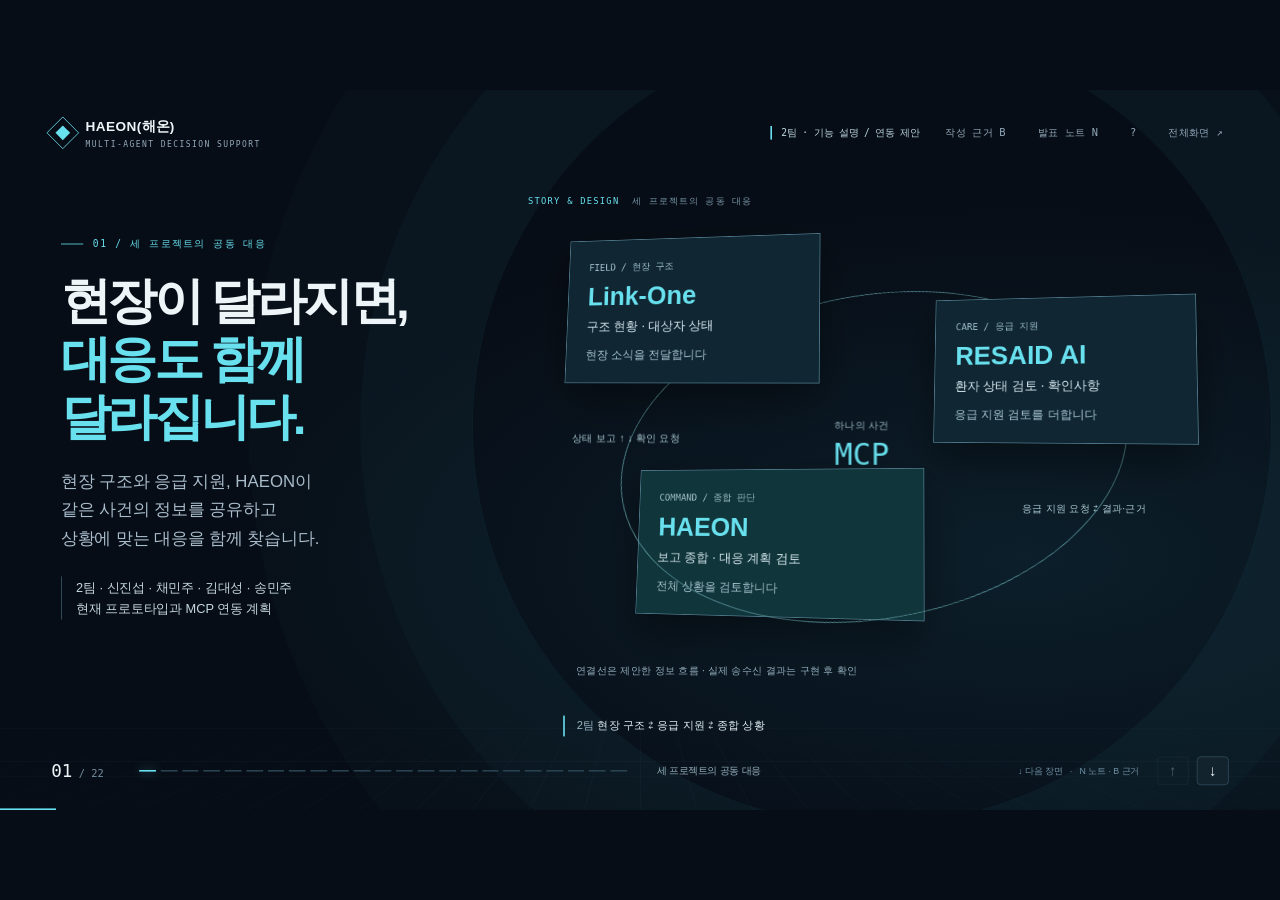
==== commit 56e0be8d: "docs: sync HAEON presentations, reconstruction handoff and weather API plan Publish the current HAEO" ====
--- a/AI_Situation_Room/presentation/index.html
+++ b/AI_Situation_Room/presentation/index.html
@@ -3,11 +3,11 @@
 <head>
 <meta charset="utf-8"><meta name="viewport" content="width=device-width, initial-scale=1">
 <meta name="theme-color" content="#070d16">
-<title>2팀 최종 발표 · 현장의 변화가 함께 움직이도록</title>
+<title>2팀 최종 발표 · 현장이 달라지면 대응도 함께 · HAEON(해온)</title>
 <style>
 @font-face{font-family:LocalKR;src:local('Pretendard'),local('Apple SD Gothic Neo'),local('Malgun Gothic');font-display:swap}
 :root{--bg:#070d16;--panel:#0d1a27;--line:#233b4d;--text:#eef5f8;--muted:#93a9ba;--cyan:#68e0ee;--mint:#b6f3bd;--orange:#ffb36b;--ease:cubic-bezier(.2,.75,.16,1);--scale:1}
-*{box-sizing:border-box}html,body{margin:0;width:100%;height:100%;overflow:hidden;background:var(--bg);color:var(--text);font-family:LocalKR,-apple-system,BlinkMacSystemFont,'Segoe UI',sans-serif;word-break:keep-all}button{font:inherit;color:inherit;cursor:pointer}button:focus-visible{outline:2px solid var(--cyan);outline-offset:5px}button:disabled{opacity:.3;cursor:default}button,a{-webkit-tap-highlight-color:transparent}::selection{background:#306778}#viewport{width:100%;height:100%;position:relative;overflow:clip}#deck{width:1600px;height:900px;position:absolute;left:50%;top:50%;overflow:clip;transform:translate(-50%,-50%) scale(var(--scale));background:radial-gradient(ellipse at 80% 65%,#102e3c88 0,transparent 53%),#070d16;isolation:isolate}#deck:after{content:'';position:absolute;inset:0;pointer-events:none;opacity:.045;background-image:url("data:image/svg+xml,%3Csvg viewBox='0 0 160 160' xmlns='http://www.w3.org/2000/svg'%3E%3Cfilter id='n'%3E%3CfeTurbulence type='fractalNoise' baseFrequency='.75' numOctaves='3' stitchTiles='stitch'/%3E%3C/filter%3E%3Cpath fill='%23fff' filter='url(%23n)' opacity='.6' d='M0 0h160v160H0z'/%3E%3C/svg%3E");z-index:20}.horizon{position:absolute;inset:360px -500px -500px;background:linear-gradient(#32627525 1px,transparent 1px),linear-gradient(90deg,#32627525 1px,transparent 1px);background-size:65px 65px;transform:perspective(620px) rotateX(68deg);mask-image:linear-gradient(transparent,#000 40%,transparent);opacity:.55;transition:transform 1.6s var(--ease)}.halo{position:absolute;width:1000px;height:1000px;border:1px solid #61d9e515;border-radius:50%;top:-80px;left:590px;box-shadow:0 0 0 140px #61d9e506,0 0 0 280px #61d9e505;transition:transform 1.5s var(--ease)}
+*{box-sizing:border-box}html,body{margin:0;width:100%;height:100%;overflow:hidden;background:var(--bg);color:var(--text);font-family:LocalKR,-apple-system,BlinkMacSystemFont,'Segoe UI',sans-serif;word-break:keep-all}button{font:inherit;color:inherit;cursor:pointer}button:focus-visible{outline:2px solid var(--cyan);outline-offset:5px}button:disabled{opacity:.3;cursor:default}button,a{-webkit-tap-highlight-color:transparent}::selection{background:#306778}#viewport{width:100%;height:100%;position:relative;overflow:clip}#deck{width:1600px;height:900px;position:absolute;left:50%;top:50%;overflow:clip;transform:translate(-50%,-50%) scale(var(--scale));background:radial-gradient(ellipse at 80% 65%,#102e3c88 0,transparent 53%),#070d16;isolation:isolate}#deck:after{content:'';position:absolute;inset:0;pointer-events:none;opacity:.045;background-image:url("data:image/svg+xml,%3Csvg viewBox='0 0 160 160' xmlns='http://www.w3.org/2200/svg'%3E%3Cfilter id='n'%3E%3CfeTurbulence type='fractalNoise' baseFrequency='.75' numOctaves='3' stitchTiles='stitch'/%3E%3C/filter%3E%3Cpath fill='%23fff' filter='url(%23n)' opacity='.6' d='M0 0h160v160H0z'/%3E%3C/svg%3E");z-index:20}.horizon{position:absolute;inset:360px -500px -500px;background:linear-gradient(#32627525 1px,transparent 1px),linear-gradient(90deg,#32627525 1px,transparent 1px);background-size:65px 65px;transform:perspective(620px) rotateX(68deg);mask-image:linear-gradient(transparent,#000 40%,transparent);opacity:.55;transition:transform 1.6s var(--ease)}.halo{position:absolute;width:1000px;height:1000px;border:1px solid #61d9e515;border-radius:50%;top:-80px;left:590px;box-shadow:0 0 0 140px #61d9e506,0 0 0 280px #61d9e505;transition:transform 1.5s var(--ease)}
 header{position:absolute;left:64px;right:64px;top:34px;display:flex;align-items:center;justify-content:space-between;z-index:30}.brand{display:flex;gap:14px;align-items:center;font-size:17px;font-weight:750;letter-spacing:.03em}.mark{width:29px;height:29px;border:1px solid var(--cyan);transform:rotate(45deg);position:relative}.mark:after{content:'';position:absolute;inset:7px;background:var(--cyan)}.brand small{color:var(--muted);font:10px ui-monospace,monospace;letter-spacing:.18em;display:block;margin-top:5px}.top-right{display:flex;gap:24px;align-items:center;font:12px ui-monospace,monospace;color:var(--muted)}.mode{border-left:2px solid var(--cyan);padding-left:12px;color:#bbd5df}.top-right button{background:transparent;border:0;padding:8px;color:var(--muted);font-size:13px}.top-right button:hover{color:var(--cyan)}
 .copy{position:absolute;left:76px;top:184px;width:540px;z-index:15;pointer-events:none}.eyebrow{font:12px ui-monospace,monospace;letter-spacing:.18em;color:var(--cyan);display:flex;align-items:center;gap:12px}.eyebrow:before{content:'';width:28px;height:1px;background:var(--cyan)}h1{font-size:66px;line-height:1.17;letter-spacing:-.065em;margin:27px 0 25px;font-weight:760}h1 em{font-style:normal;color:var(--cyan)}.lead{color:#a9bccb;font-size:21px;line-height:1.7;max-width:470px;margin:0}.subline{margin-top:30px;border-left:1px solid #527082;padding-left:18px;font-size:16px;color:#c5d7df;line-height:1.7;max-width:460px}.copy.animate>*{animation:copyIn .85s var(--ease) both}.copy.animate h1{animation-delay:.06s}.copy.animate .lead{animation-delay:.12s}.copy.animate .subline{animation-delay:.18s}@keyframes copyIn{from{opacity:0;transform:translateY(25px);filter:blur(6px)}to{opacity:1;transform:translateY(0);filter:blur(0)}}
 .scene-label{position:absolute;left:660px;top:132px;color:#7795a7;letter-spacing:.14em;font:11px ui-monospace,monospace;z-index:12;transition:opacity .5s}.scene-label b{color:var(--cyan);font-weight:400;margin-right:16px}.stage{position:absolute;left:620px;top:130px;width:950px;height:630px;perspective:1700px;perspective-origin:50% 43%;z-index:5}.rig{width:1000px;height:590px;position:absolute;left:-40px;top:35px;transform-style:preserve-3d;transform:translate3d(0,20px,-80px) rotateX(14deg) rotateY(-23deg) rotateZ(4deg) scale(.89);transition:transform 1.55s var(--ease),opacity .85s var(--ease)}.room{position:absolute;inset:0;transform-style:preserve-3d}.room-shell{position:absolute;inset:0;background:#0a1420;border:1px solid #446878;border-radius:15px;box-shadow:0 32px 0 -18px #142839,0 35px 0 -18px #416071,0 65px 100px #000b;transform:translateZ(-6px);transition:opacity .8s,transform 1.4s var(--ease)}.window-bar{height:47px;position:absolute;inset:0 0 auto;display:flex;align-items:center;gap:8px;padding:0 20px;color:#9eafbb;font-size:12px}.window-bar i{height:6px;width:6px;background:#456272;border-radius:50%}.window-bar span{margin-left:13px}.window-bar strong{margin-left:auto;font-size:10px;color:var(--cyan);font-weight:400}.app-header{position:absolute;left:23px;right:23px;top:63px;display:flex;justify-content:space-between;align-items:center}.app-header h2{font-size:19px;margin:0}.app-header p{font-size:11px;color:var(--muted);margin:7px 0}.app-status{font-size:10px;color:var(--mint);border:1px solid #497565;padding:7px 10px}.panels{position:absolute;inset:127px 20px 68px;transform-style:preserve-3d;display:grid;grid-template-columns:270px 390px 276px;gap:12px}.panel{background:#0e1d2a;border:1px solid #2a4557;border-radius:9px;position:relative;transform-style:preserve-3d;transition:transform 1.45s var(--ease),opacity .7s,box-shadow .7s;box-shadow:0 12px 25px #0003;overflow:visible}.panel-head{padding:15px 16px;border-bottom:1px solid #223a4b;display:flex;align-items:center;justify-content:space-between;font-size:13px;font-weight:650}.panel-head span{font:9px ui-monospace,monospace;color:#8fabbc;letter-spacing:.08em}.panel-body{padding:14px}.chat-label{font-size:9px;color:#8da6b7;margin-bottom:8px}.bubble{padding:13px 12px;background:#172e40;border:1px solid #2b4b62;font-size:12px;line-height:1.65;border-radius:8px 8px 2px 8px;margin-bottom:16px}.bubble.ai{background:#102e34;border-color:#2a5860;border-radius:8px 8px 8px 2px}.bubble b{color:var(--cyan);font-weight:500}.attachment{font-size:10px;background:#20384a;padding:9px;border-radius:5px;color:#c7d9e1;margin-top:10px}.input-mock{position:absolute;bottom:14px;left:14px;right:14px;font-size:10px;border:1px solid #38515f;border-radius:6px;padding:12px;color:#819da9;display:flex;justify-content:space-between}.input-mock b{color:var(--cyan)}.graph{height:270px;position:relative;margin-top:4px}.links{position:absolute;inset:0;width:100%;height:100%;overflow:visible}.links path{stroke:#3f697a;stroke-width:1.2;fill:none;stroke-dasharray:6 6}.links .pulse{stroke:var(--cyan);stroke-width:2;stroke-dasharray:10 110;animation:flow 4s linear infinite}.node{position:absolute;width:102px;border:1px solid #35566a;border-radius:8px;background:#122635;text-align:center;padding:12px 6px;font-size:12px;box-shadow:0 5px 12px #0003}.node small{display:block;font-size:9px;color:#95b0bc;margin-top:6px}.node.commander{left:126px;top:10px;border-color:#67b8c5;background:#143640;width:110px}.node.intel{left:11px;top:125px}.node.sar{left:127px;top:125px}.node.resource{left:243px;top:125px}.node.critic{left:127px;top:219px;padding:9px 6px;border-color:#658565}.node .light{display:inline-block;width:5px;height:5px;margin-right:5px;border-radius:50%;background:var(--cyan);box-shadow:0 0 9px #68e0ee}.graph-caption{position:absolute;bottom:12px;left:16px;right:16px;font-size:10px;color:#9eb8c5;border-top:1px solid #29434f;padding-top:10px}.metrics{display:flex;justify-content:space-between;padding:0 0 15px;border-bottom:1px solid #264353}.metric b{display:block;font-size:32px;font-weight:550}.metric small{display:block;font-size:9px;color:#9cb2c2;margin-top:6px}.metric:last-child b{color:var(--orange)}.info-row{display:flex;justify-content:space-between;font-size:10px;padding:12px 0;border-bottom:1px solid #203c4b;gap:8px}.info-row span{color:#a3bbc6}.info-row strong{font-weight:450;text-align:right}.weather{margin-top:14px;display:flex;gap:10px;align-items:center;font-size:10px;color:#a4b8c7}.weather b{color:var(--cyan);font-size:23px;font-weight:400}.source{font-size:9px;color:#7c9cae;margin-top:9px;line-height:1.7}.app-bottom{position:absolute;bottom:20px;left:22px;right:22px;height:31px;border-top:1px solid #24404e;padding-top:13px;display:flex;gap:24px;font-size:10px;color:#98b3c2}.app-bottom b{color:var(--cyan);font-weight:400}.app-bottom span:last-child{margin-left:auto}.panel-number{position:absolute;left:0;top:-57px;opacity:0;transform:translateZ(20px);color:var(--cyan);font:11px ui-monospace,monospace;transition:opacity .6s}.panel-number b{display:block;font-size:26px;margin-bottom:7px;font-weight:400}.hit{position:absolute;inset:0;background:transparent;border:0;border-radius:9px}.hit:hover{box-shadow:inset 0 0 0 1px var(--cyan)}
@@ -61,16 +61,18 @@
 .custom-visual{position:absolute;left:700px;top:182px;width:790px;height:555px;z-index:8;perspective:1600px}.custom-visual[hidden]{display:none}.custom-visual.reveal{animation:visualIn .8s var(--ease) both}@keyframes visualIn{from{opacity:0;transform:translateY(28px)}to{opacity:1;transform:translateY(0)}}
 .depth-stack{padding:0 38px 0 0;transform-style:preserve-3d}.depth-sheet{height:144px;margin:0 0 22px;display:flex;gap:24px;padding:25px 28px;background:linear-gradient(110deg,#16333e,#10212d);border:1px solid #456474;box-shadow:0 22px 35px #0005;transform:rotateY(-8deg) rotateX(5deg)}.depth-sheet:nth-child(2){margin-left:22px;margin-right:-22px}.depth-sheet:nth-child(3){margin-left:44px;margin-right:-44px}.sheet-index{font:26px ui-monospace,monospace;color:#7895a4;padding-top:23px}.depth-sheet small{color:var(--cyan);font-size:12px}.depth-sheet h3{font-size:26px;letter-spacing:-.035em;margin:10px 0}.depth-sheet p{font-size:17px;color:#b0c6d0;line-height:1.5;margin:0}.visual-foot{position:absolute;bottom:0;left:20px;right:0;color:#93adbc;font-size:13px;line-height:1.7}
 .network{height:490px;position:relative;transform-style:preserve-3d}.orbit{position:absolute;inset:52px 75px 8px;border:1px solid #538a92;border-radius:50%;transform:rotateX(20deg) rotateZ(-12deg)}.net-node{position:absolute;width:325px;padding:25px 26px;background:#102733;border:1px solid #4b7586;box-shadow:0 22px 50px #0006;transform:perspective(1400px) rotateY(-8deg) rotateX(5deg)}.net-node small{font:12px ui-monospace,monospace;color:#9bbac5}.net-node h3{font-size:33px;margin:10px 0;color:var(--cyan)}.net-node p{font-size:16px;color:#d1e3eb;margin:10px 0 16px}.net-node b{font-size:15px;font-weight:450;color:#a3c0cc}.net-node.field{left:0;top:0}.net-node.aid{right:0;top:75px}.net-node.command{left:88px;top:291px;width:365px;background:#10353a}.net-core{position:absolute;top:229px;left:338px;font-size:13px;text-align:center;color:#9db9c7}.net-core strong{display:block;font:38px ui-monospace,monospace;color:var(--cyan);margin:5px}.net-core small{font-size:12px}.net-label{position:absolute;font-size:13px;color:#a8c8d0}.net-label.up{left:15px;top:245px}.net-label.across{right:15px;top:333px;width:240px;text-align:center}.flow-plane{background:#102431;border-top:2px solid var(--cyan);padding:10px 34px;transform:perspective(1300px) rotateY(-7deg) rotateX(3deg);box-shadow:0 30px 55px #0005}.flow-step{display:flex;gap:24px;align-items:center;min-height:116px;border-bottom:1px solid #30515f}.flow-step:last-child{border:0}.flow-step>span{font:26px ui-monospace,monospace;color:#75a7b6}.flow-step h3{font-size:25px;margin:0 0 10px}.flow-step p{font-size:17px;color:#a9c2ce;margin:0;line-height:1.5}.promise-plane{padding:25px 40px 40px;background:#11333b;transform:perspective(1200px) rotateY(-7deg);border-top:2px solid var(--cyan);box-shadow:0 35px 60px #0005}.quote-mark{font-size:100px;line-height:1;color:var(--cyan)}.promise-plane h3{font-size:37px;line-height:1.5;letter-spacing:-.04em;margin:0}.promise-plane>p{font-size:14px;color:#b2cbd2}.promise-items{margin-top:35px;display:flex;flex-direction:column;gap:18px;color:#cee0e5;font-size:20px}.progress{max-width:610px}.copy{width:550px}h1{font-size:62px}.lead{max-width:520px;font-size:21px}.subline{max-width:515px}.callout{left:704px;font-size:14px}.page{width:85px;flex-shrink:0}.chapter-name{max-width:150px}.closing-status{font-size:14px}
+
+.e2e-heading{font-size:62px;white-space:nowrap;color:#e8f7ff}.e2e-concept{background:#102a36;border-top:2px solid var(--cyan);padding:36px 36px 28px;box-shadow:0 30px 50px #0005;transform:perspective(1400px) rotateY(-5deg)}.e2e-name{font-size:58px;font-weight:650;letter-spacing:-.025em;color:var(--cyan)}.e2e-caption{font-size:20px;color:#b9d4dd;line-height:1.5;margin:15px 0 25px}.e2e-stages article{display:grid;grid-template-columns:44px 150px 1fr;align-items:center;gap:12px;padding:20px 0;border-top:1px solid #385a68}.e2e-stages span{font-size:24px;color:#7faab9}.e2e-stages h3{font-size:25px;margin:0}.e2e-stages p{font-size:17px;line-height:1.6;color:#b4ccd6;margin:0}.e2e-return{border-top:1px solid #385a68;padding-top:20px;font-size:18px;color:var(--cyan)}
 </style>
 </head>
 <body>
-<div id="viewport"><main id="deck" data-scene="0" aria-label="AI 종합상황실 발표자료">
+<div id="viewport"><main id="deck" data-scene="0" aria-label="HAEON(해온) 발표자료">
 <div class="horizon" aria-hidden="true"></div><div class="halo" aria-hidden="true"></div>
-<header><div class="brand"><div class="mark" aria-hidden="true"></div><div>AI 종합상황실<small>AI SITUATION ROOM</small></div></div><div class="top-right"><span class="mode">2팀 · 기능 설명 / 연동 제안</span><button id="sourcesBtn" title="작성 근거 (B)">작성 근거 B</button><button id="notesBtn" title="발표자 노트 (N)">발표 노트 N</button><button id="helpBtn" aria-label="조작 도움말">?</button><button id="fullBtn" title="전체화면 (F)">전체화면 ↗</button></div></header>
+<header><div class="brand"><div class="mark" aria-hidden="true"></div><div>HAEON(해온)<small>MULTI-AGENT DECISION SUPPORT</small></div></div><div class="top-right"><span class="mode">2팀 · 기능 설명 / 연동 제안</span><button id="sourcesBtn" title="작성 근거 (B)">작성 근거 B</button><button id="notesBtn" title="발표자 노트 (N)">발표 노트 N</button><button id="helpBtn" aria-label="조작 도움말">?</button><button id="fullBtn" title="전체화면 (F)">전체화면 ↗</button></div></header>
 <section class="copy animate" id="copy"><div class="eyebrow" id="eyebrow"></div><h1 id="headline"></h1><p class="lead" id="lead"></p><div class="subline" id="subline"></div></section>
 <div class="scene-label" id="sceneLabel"><b>STORY & DESIGN</b>01 / COMMAND CENTER</div>
 <div class="stage" id="stage" aria-label="상황실 화면 구성 예시"><div class="rig"><div class="room">
-<div class="room-shell"></div><div class="window-bar"><i></i><i></i><i></i><span>AI SITUATION ROOM / DEMO-001</span><strong>INTERFACE CONCEPT</strong></div>
+<div class="room-shell"></div><div class="window-bar"><i></i><i></i><i></i><span>MULTI-AGENT DECISION SUPPORT / DEMO-001</span><strong>INTERFACE CONCEPT</strong></div>
 <div class="app-header"><div><h2>동해 해상 · 어선 충돌 훈련</h2><p>북위 37.50° · 동경 129.50° / 사건 DEMO-001</p></div><div class="app-status">S0 · 최초 신고 기준</div></div>
 <div class="panels">
 <section class="panel chat-panel"><div class="panel-number"><b>01</b>CONVERSATION</div><div class="panel-head">상황실장 채팅<span>USER ↔ COMMANDER</span></div><div class="panel-body"><div class="chat-label">사용자 · 최초 신고</div><div class="bubble">훈련 상황이야. 어선 A호 충돌 신고.<br>승선원 <b>5명</b>, 구조 보고 <b>4명</b>,<br>소재 미확인 <b>1명</b>이야.<br>필요한 조사와 대응안을 정리해줘.</div><div class="chat-label">AI 상황실장 · 응답 예시</div><div class="bubble ai">제공된 위치와 인원을 기준으로<br>기상·대응지침·가용자원을<br>각 요원에게 확인하도록 하겠습니다.</div></div><div class="input-mock">상황을 추가하거나 자료를 첨부하세요 <b>↑</b></div><button class="hit" data-detail="chat" aria-label="상황실장 채팅 영역 설명"></button></section>
@@ -88,15 +90,15 @@
 <div class="arch-layer"><div class="num">03</div><div><h3>두 모델 비교</h3><p>동일 입력·근거·출력 요구로 비교</p></div><div class="stack">오류 · 질문 · 지시 · 시간<br>미실시 / 우열 미확정</div></div>
 <div class="arch-layer"><div class="num">04</div><div><h3>실패와 복원</h3><p>기상 실패 · 이전 보고 · 재시작 복원</p></div><div class="stack">실패를 숨기지 않기<br>시나리오 검증 예정</div></div>
 </section>
-<section class="closing"><div class="eyebrow">FIELD ⇄ CARE ⇄ COMMAND</div><h2>현장의 변화가,<br><span>함께 움직이도록.</span></h2><p class="closing-line">현장 구조 · 응급 지원 · AI 상황실을 하나의 사건으로.<br>근거를 모아 대응안을 갱신하고, 사람이 판단합니다.</p><div class="closing-bottom"><div><b>01 / WORKFLOW</b>재입력 부담을 줄이는 상황 공유</div><div><b>02 / EVIDENCE</b>역할별 조사와 근거의 가시화</div><div><b>03 / ACCOUNTABILITY</b>정정부터 수정안까지 이력 추적</div></div><p class="closing-status">2팀 · 신진섭 · 채민주 · 김대성 · 송민주 / 프로젝트 API 연동·벡터 RAG는 확장 목표</p></section>
+<section class="closing"><div class="eyebrow">FIELD ⇄ CARE ⇄ COMMAND</div><h2>현장이 달라지면,<br><span>대응도 함께 달라집니다.</span></h2><p class="closing-line">현장 구조 · 응급 지원 · 해온을 하나의 사건으로.<br>현장 소식과 전문 검토를 모아 대응을 제안하고, 사람이 판단합니다.</p><div class="closing-bottom"><div><b>01 / WORKFLOW</b>재입력 부담을 줄이는 상황 공유</div><div><b>02 / EVIDENCE</b>요원의 검토 내용과 근거 확인</div><div><b>03 / ACCOUNTABILITY</b>무엇을 왜 바꿨는지 기록</div></div><p class="closing-status">2팀 · 신진섭 · 채민주 · 김대성 · 송민주 / 프로젝트 MCP 연동·벡터 RAG는 구현 목표</p></section>
 <section class="custom-visual" id="customVisual" hidden aria-label="스토리 설명 도식"></section><div class="callout" id="callout"></div>
-<footer><div class="page"><b id="pageNum">01</b>/ 20</div><nav class="progress" id="progress" aria-label="발표 장면 선택"></nav><span class="chapter-name" id="chapterName"></span><div class="controls"><span class="hint">↓ 다음 장면 &nbsp; · &nbsp; N 노트 · B 근거</span><button id="prev" aria-label="이전 장면">↑</button><button id="next" aria-label="다음 장면">↓</button></div></footer><div class="bottom-progress" id="bottomProgress"></div>
+<footer><div class="page"><b id="pageNum">01</b>/ 22</div><nav class="progress" id="progress" aria-label="발표 장면 선택"></nav><span class="chapter-name" id="chapterName"></span><div class="controls"><span class="hint">↓ 다음 장면 &nbsp; · &nbsp; N 노트 · B 근거</span><button id="prev" aria-label="이전 장면">↑</button><button id="next" aria-label="다음 장면">↓</button></div></footer><div class="bottom-progress" id="bottomProgress"></div>
 <aside class="overlay" id="overlay" role="dialog" aria-modal="true" aria-labelledby="overlayTitle" hidden><button class="close" id="closeOverlay">닫기 Esc</button><h2 id="overlayTitle"></h2><div id="overlayBody"></div></aside><div class="toast" id="toast" role="status" hidden></div><div class="sr-only" id="announce" aria-live="polite"></div>
 </main></div>
 <script>
 'use strict';
-const references={"strategy": {"doc": "06_해커톤_시상_공략.md", "section": "2. 심사위원에게 먼저 증명할 것", "quote": "첫 1분 안에 사용자 입력과 실제 임무 지시를 보여준다.", "kind": "전략적 해석", "href": "sources/06_%E1%84%92%E1%85%A2%E1%84%8F%E1%85%A5%E1%84%90%E1%85%A9%E1%86%AB_%E1%84%89%E1%85%B5%E1%84%89%E1%85%A1%E1%86%BC_%E1%84%80%E1%85%A9%E1%86%BC%E1%84%85%E1%85%A3%E1%86%A8.md"}, "identity": {"doc": "01_프로젝트.md", "section": "1. 제품 정의", "quote": "핵심 메시지는 **AI Assistant에서 AI Organization으로**다.", "kind": "제품 설계", "href": "sources/01_%E1%84%91%E1%85%B3%E1%84%85%E1%85%A9%E1%84%8C%E1%85%A6%E1%86%A8%E1%84%90%E1%85%B3.md"}, "s0": {"doc": "02_데모_시나리오.md", "section": "3. 첫 입력 S0", "quote": "현재 표시는 ‘최초 신고 총원 5명 / 구조 보고 4명 / 소재 미확인 1명’이다.", "kind": "가상 시나리오", "href": "sources/02_%E1%84%83%E1%85%A6%E1%84%86%E1%85%A9_%E1%84%89%E1%85%B5%E1%84%82%E1%85%A1%E1%84%85%E1%85%B5%E1%84%8B%E1%85%A9.md"}, "roles": {"doc": "01_프로젝트.md", "section": "3. 역할과 책임", "quote": "상황실장은 의미를 판단하고, 프로그램은 지시 형식·버전·합계를 검사해 실행·저장한다.", "kind": "제품 설계", "href": "sources/01_%E1%84%91%E1%85%B3%E1%84%85%E1%85%A9%E1%84%8C%E1%85%A6%E1%86%A8%E1%84%90%E1%85%B3.md"}, "ui": {"doc": "03_UI_UX.md", "section": "1. 화면 원칙", "quote": "화면의 중심은 채팅, 요원 소통, 현재 상황이다.", "kind": "화면 요구사항", "href": "sources/03_UI_UX.md"}, "s1": {"doc": "02_데모_시나리오.md", "section": "4. 자료와 추가 입력 S1·S2 / S1", "quote": "명부가 이번 출항의 실제 탑승자 명부인지 사용자에게 묻는다.", "kind": "가상 시나리오", "href": "sources/02_%E1%84%83%E1%85%A6%E1%84%86%E1%85%A9_%E1%84%89%E1%85%B5%E1%84%82%E1%85%A1%E1%84%85%E1%85%B5%E1%84%8B%E1%85%A9.md"}, "s2": {"doc": "02_데모_시나리오.md", "section": "4. 자료와 추가 입력 S1·S2 / S2", "quote": "상황실장이 영향받는 요원에게 보완 지시하고 수정 대응안을 만든다.", "kind": "가상 시나리오", "href": "sources/02_%E1%84%83%E1%85%A6%E1%84%86%E1%85%A9_%E1%84%89%E1%85%B5%E1%84%82%E1%85%A1%E1%84%85%E1%85%B5%E1%84%8B%E1%85%A9.md"}, "history": {"doc": "03_UI_UX.md", "section": "8. 대응안·검증", "quote": "새 정보 도착 시 기존 계획에 ‘재검토 필요’를 표시하고, 새 계획을 만들면 이전안과 달라진 이유를 보여준다.", "kind": "화면 요구사항", "href": "sources/03_UI_UX.md"}, "edu": {"doc": "06_해커톤_시상_공략.md", "section": "3. 교육내용 수용 계획", "quote": "특히 모델 비교는 역할 이름을 여러 개 붙이는 것으로 대신하지 않는다.", "kind": "교육 적용 전략", "href": "sources/06_%E1%84%92%E1%85%A2%E1%84%8F%E1%85%A5%E1%84%90%E1%85%A9%E1%86%AB_%E1%84%89%E1%85%B5%E1%84%89%E1%85%A1%E1%86%BC_%E1%84%80%E1%85%A9%E1%86%BC%E1%84%85%E1%85%A3%E1%86%A8.md"}, "api": {"doc": "10_데이터_API_검증기록.md", "section": "1. 최신 결정", "quote": "외부 데이터 API는 **무료 범위의 기상·해상 정보만** 사용한다.", "kind": "확정 범위", "href": "sources/10_%E1%84%83%E1%85%A6%E1%84%8B%E1%85%B5%E1%84%90%E1%85%A5_API_%E1%84%80%E1%85%A5%E1%86%B7%E1%84%8C%E1%85%B3%E1%86%BC%E1%84%80%E1%85%B5%E1%84%85%E1%85%A9%E1%86%A8.md"}, "verification": {"doc": "04_개발계획.md", "section": "9. 의미 있는 최소 검증", "quote": "핵심 정상 흐름 1회, 인원 모순 1회, 도구 실패 1회, 복원 확인으로 시작하고 남은 위험에만 추가한다.", "kind": "검증 계획", "href": "sources/04_%E1%84%80%E1%85%A2%E1%84%87%E1%85%A1%E1%86%AF%E1%84%80%E1%85%A8%E1%84%92%E1%85%AC%E1%86%A8.md"}, "comparison": {"doc": "06_해커톤_시상_공략.md", "section": "6. 모델 비교와 업무효과", "quote": "비교 항목은 인원 오류, 출처 없는 주장, 확인 질문, 지시 적합성, 응답시간이다.", "kind": "평가 계획", "href": "sources/06_%E1%84%92%E1%85%A2%E1%84%8F%E1%85%A5%E1%84%90%E1%85%A9%E1%86%AB_%E1%84%89%E1%85%B5%E1%84%89%E1%85%A1%E1%86%BC_%E1%84%80%E1%85%A9%E1%86%BC%E1%84%85%E1%85%A3%E1%86%A8.md"}, "value": {"doc": "05_발표자료.md", "section": "8. 효과와 한계 표현", "quote": "기대효과는 정보 재입력 감소, 역할별 조사 가시화, 정정 이력 추적으로 설명한다.", "kind": "기대효과", "href": "sources/05_%E1%84%87%E1%85%A1%E1%86%AF%E1%84%91%E1%85%AD%E1%84%8C%E1%85%A1%E1%84%85%E1%85%AD.md"}, "limits": {"doc": "06_해커톤_시상_공략.md", "section": "1. 확인된 시상·교육 정보", "quote": "공식 세부 배점·평가표·수상팀 수는 제공자료에서 확인되지 않았다.", "kind": "확인 한계", "href": "sources/06_%E1%84%92%E1%85%A2%E1%84%8F%E1%85%A5%E1%84%90%E1%85%A9%E1%86%AB_%E1%84%89%E1%85%B5%E1%84%89%E1%85%A1%E1%86%BC_%E1%84%80%E1%85%A9%E1%86%BC%E1%84%85%E1%85%A3%E1%86%A8.md"}, "rag": {"doc": "04_개발계획.md", "section": "8. 데이터·도구 구현 경계", "quote": "MCP: 클라이언트 → MCP 도구 → 기상 함수 → 외부 API 경로를 실제로 확인한다.", "kind": "구현·검증 계획", "href": "sources/04_%E1%84%80%E1%85%A2%E1%84%87%E1%85%A1%E1%86%AF%E1%84%80%E1%85%A8%E1%84%92%E1%85%AC%E1%86%A8.md"}, "focus": {"doc": "05_발표자료.md", "section": "3.1 왜 여러 AI 에이전트인가", "quote": "필요한 순간, 필요한 전문성에 추론을 집중한다.", "kind": "설계 원칙·검증할 기대효과", "href": "sources/05_%E1%84%87%E1%85%A1%E1%86%AF%E1%84%91%E1%85%AD%E1%84%8C%E1%85%A1%E1%84%85%E1%85%AD.md"}, "story": {"doc": "AI_situation_room_RAG_story.md", "section": "§1–11 · 사용자 제공 기술 스토리", "quote": "AI가 여러 매뉴얼을 근거로 상황을 판단한다.", "kind": "설계 방향 · 구현 완료 근거 아님", "href": "sources/AI_situation_room_RAG_story.md"}, "roster": {"doc": "최신 팀 편성 이미지 · 4번", "section": "2팀 · 해양구조 및 응급 상황 대응", "quote": "팀원 (4명) 신진섭, 채민주, 김대성, 송민주", "kind": "사용자 지정 최신 인원 기준", "href": "sources/current-roster.jpeg"}, "projects": {"doc": "신청팀 분석 및 팀 구성 · 2번", "section": "2팀 · 3개 과제", "quote": "Link-One / RESAID AI / 해양경찰 AI 상황실", "kind": "과제 내용 기준 · 인원은 4번 이미지 우선", "href": "sources/team-projects-1-3.jpg"}, "other": {"doc": "신청팀 분석 · 1번", "section": "4~6팀 과제", "quote": "AI 행정·보고서 및 지식 에이전트 / 교육·훈련 / 해양안전 예방·점검", "kind": "주제 비교용 · 다른 팀의 구현 수준은 미확인", "href": "sources/team-projects-4-6.jpg"}, "brief": {"doc": "사용자 발표자료 제작 요청", "section": "2026-09-27 · 협업 제안", "quote": "각자의 프로젝트를 자유롭게 만들되 마지막에 3프로젝트를 연동", "kind": "사용자 요청 · 구체 연결 방식은 제안", "href": "PRESENTATION_BRIEF.md"}, "state": {"doc": "13_현재상태_요구사항_인수인계.md", "section": "§8–10 · 기존 검증 및 남은 과제", "quote": "현재 Agent·저장·정정·병렬 실행 증거는 있고 벡터 RAG·MCP·멀티모델 비교는 없다.", "kind": "기존 기록 · 새 LIVE 검증 아님", "href": "sources/13_%ED%98%84%EC%9E%AC%EC%83%81%ED%83%9C_%EC%9A%94%EA%B5%AC%EC%82%AC%ED%95%AD_%EC%9D%B8%EC%88%98%EC%9D%B8%EA%B3%84.md"}, "ragpaper": {"doc": "Lewis et al. · NeurIPS 2020", "section": "Retrieval-Augmented Generation for Knowledge-Intensive NLP Tasks", "quote": "검색 자료를 생성 모델에 결합하는 RAG 연구. 이 프로젝트의 성능 측정값은 아니다.", "kind": "기술 참고 · 요약", "href": "https://arxiv.org/abs/2005.11401"}};
-const slides=[{"scene": 10, "chapter": "세 프로젝트의 공동 대응", "eyebrow": "01 / 세 프로젝트의 공동 대응", "title": "현장의 변화가,<br><em>함께 움직이도록.</em>", "lead": "현장 구조 · 응급 지원 · AI 상황실.<br>하나의 사고 정보를 연결해<br>대응안을 함께 갱신하는 2팀입니다.", "sub": "신진섭 · 채민주 · 김대성 · 송민주<br>현재 프로토타입 + API 연동 확장 제안", "label": "세 프로젝트의 공동 대응", "call": "2팀 <strong>현장 구조 ⇄ 응급 지원 ⇄ 종합 상황</strong>", "note": "해양사고에서는 현장의 구조 보고, 대상자의 상태, 상황실의 대응 판단이 함께 바뀝니다. 2팀은 Link-One, RESAID AI, AI 상황실을 같은 사건으로 연결하는 방향을 제안합니다. 먼저 현재 상황실의 흐름을 설명하고, 그 판단의 근거와 세 프로젝트의 연동 목표를 보여드리겠습니다.", "cue": "화면의 핵심 관계를 짚고 다음 장면으로 이어갑니다.", "refs": ["roster", "projects", "brief"], "why": "세 프로젝트의 공동 대응를 통해 앞 장면의 문제와 다음 실행을 연결한다.", "proof": "제안한 흐름의 실제 입력·출력과 근거 기록을 확보한다.", "source": "최신 팀 편성 이미지 · 4번 · 신청팀 분석 및 팀 구성 · 2번 · 사용자 발표자료 제작 요청", "visual": "<div class=\"network\"><div class=\"orbit\"></div><div class=\"net-node field\"><small>FIELD / 현장 구조</small><h3>Link-One</h3><p>구조 현황 · 대상자 상태</p><b>현장의 변화가 입력된다</b></div><div class=\"net-node aid\"><small>CARE / 응급 지원</small><h3>RESAID AI</h3><p>상태 해석 · 추가 확인 요청</p><b>필요한 확인을 돌려준다</b></div><div class=\"net-node command\"><small>COMMAND / 종합 판단</small><h3>AI 상황실</h3><p>근거 종합 · 임무와 계획 갱신</p><b>현장에 대응 제안을 공유한다</b></div><div class=\"net-label up\">상태 보고 ↑ ↓ 확인 요청</div><div class=\"net-label across\">응급 지원 요청 ⇄ 결과·근거</div><div class=\"net-core\">하나의 사건<br><strong>API</strong><small>연동 제안</small></div></div><div class=\"visual-foot\">연결선은 제안한 정보 흐름 · 실제 송수신 결과는 구현 후 확인</div>", "seconds": 20, "time": "0:00–0:20"}, {"scene": 1, "chapter": "사건 접수", "eyebrow": "02 / 사건 접수", "title": "신고는 하나.<br><em>확인할 것은<br>여러 가지.</em>", "lead": "승선원은 정확한가.<br>현장 기상과 대응지침은 무엇인가.<br>어떤 가용자원을 검토해야 하는가.", "sub": "신고·명부·기상·지침을 연결해<br>공통 상황을 정리하는 것이 출발점입니다.", "label": "사건 접수", "call": "S0 <strong>신고상 5명 · 구조 보고 4명 · 소재 미확인 1명</strong>", "note": "가상 어선 A호의 충돌 신고입니다. 신고상 승선원은 5명, 구조 보고는 4명, 소재 미확인은 1명입니다. 침수 여부는 아직 확인되지 않았습니다. 이 입력에서 무엇을 조사하고 누구에게 맡길지 결정하는 것이 상황실장의 역할입니다.", "cue": "5·4·1을 짚고 바로 다음 장면의 요원 지시로 연결합니다.", "time": "0:20–0:45", "refs": ["s0", "strategy"], "why": "최초 인원과 미확인 정보를 짧게 제시해 뒤의 불일치 확인에 기준점을 만든다.", "proof": "신고 원문, 출처, 접수시각이 저장된 화면을 제시한다.", "source": "02 3. 첫 입력 S0 · 06 2. 심사위원에게 먼저 증명할 것", "seconds": 25}, {"scene": 4, "chapter": "왜 여러 AI인가", "eyebrow": "03 / 왜 여러 AI인가", "title": "필요한 전문성에,<br><em>추론을 집중.</em>", "lead": "상황실장은 필요한 요원만 선택하고,<br>요원은 각자의 지침·자료·도구로<br>맡은 문제를 집중 검토합니다.", "sub": "독립 작업은 병렬로, 재검토는 영향받는 임무만.<br>반복 낭비를 줄이고 판단을 돕는 것이 목표입니다.", "label": "왜 여러 AI인가", "call": "선택과 집중 <strong>필요한 요원 선택 → 전문 검토 → 보고 종합</strong>", "note": "필요한 순간, 필요한 전문성에 추론을 집중하는 구조입니다. 사용자는 하나의 대화를 이어가고, 상황실장은 그때 필요한 요원만 선택합니다. 요원들은 각자의 지침·자료·도구로 집중 검토하고, 독립 작업은 동시에 수행합니다. 바뀐 정보에 영향받는 임무만 재검토해 불필요한 반복을 줄이는 것이 목표입니다. 보고는 상황실장이 종합해 사용자의 판단을 돕습니다.", "cue": "역할별 전문화는 지침·자료·도구 구성입니다. 별도 모델 학습 완료를 뜻하지 않습니다. 하나의 사용자 대화와 역할별 작업 맥락을 구분합니다. 총비용·속도·품질 효과는 아직 미측정입니다.", "time": "0:45–1:15", "refs": ["focus", "roles"], "why": "사용자 요청을 반영해 다중 에이전트의 필요성을 선택 배정·역할별 맥락·집중 검토·선택적 재검토로 설명한다. 자원 절감은 달성 결과가 아닌 설계 목표로 표시한다.", "proof": "단일 에이전트·전원 호출·선택 호출을 같은 사건·모델·자료·도구 접근으로 비교한다. 총 토큰·비용·최초/최종 보고 시간·누락·모순과 실제 병렬 구간을 기록한다.", "source": "05 3.1 왜 여러 AI 에이전트인가 · 01 3. 역할과 책임", "seconds": 30}, {"scene": 10, "chapter": "사건을 함께 보는 세 역할", "eyebrow": "04 / 사건을 함께 보는 세 역할", "title": "현장·응급·상황,<br><em>연결할 이유.</em>", "lead": "Link-One은 현장 구조 정보를,<br>RESAID AI는 응급 지원 정보를,<br>AI 상황실은 종합 대응안을 다룹니다.", "sub": "각 프로젝트는 독립적으로 개발하고,<br>결과와 확인 요청을 API로 교환할 계획입니다.", "label": "사건을 함께 보는 세 역할", "call": "개발 방향 <strong>독립 기능을 유지하며 같은 사건의 정보 교환</strong>", "note": "현재 신고 예시를 팀 전체 흐름으로 넓혀 보겠습니다. 현장 구조는 Link-One, 응급 지원은 RESAID AI, 보고의 종합과 계획 갱신은 AI 상황실이 맡습니다. 각 프로젝트를 자유롭게 만들고 필요한 정보만 API로 연결한다는 방향입니다. 이 연동은 아직 구현 전인 확장 제안입니다.", "cue": "화면의 핵심 관계를 짚고 다음 장면으로 이어갑니다.", "refs": ["roster", "projects", "brief"], "why": "사건을 함께 보는 세 역할를 통해 앞 장면의 문제와 다음 실행을 연결한다.", "proof": "제안한 흐름의 실제 입력·출력과 근거 기록을 확보한다.", "source": "최신 팀 편성 이미지 · 4번 · 신청팀 분석 및 팀 구성 · 2번 · 사용자 발표자료 제작 요청", "visual": "<div class=\"network\"><div class=\"orbit\"></div><div class=\"net-node field\"><small>FIELD / 현장 구조</small><h3>Link-One</h3><p>구조 현황 · 대상자 상태</p><b>신진섭</b></div><div class=\"net-node aid\"><small>CARE / 응급 지원</small><h3>RESAID AI</h3><p>상태 해석 · 추가 확인 요청</p><b>채민주</b></div><div class=\"net-node command\"><small>COMMAND / 종합 판단</small><h3>AI 상황실</h3><p>근거 종합 · 임무와 계획 갱신</p><b>김대성 · 송민주</b></div><div class=\"net-label up\">상태 보고 ↑ ↓ 확인 요청</div><div class=\"net-label across\">응급 지원 요청 ⇄ 결과·근거</div><div class=\"net-core\">하나의 사건<br><strong>API</strong><small>연동 제안</small></div></div><div class=\"visual-foot\">연결선은 제안한 정보 흐름 · 실제 송수신 결과는 구현 후 확인</div>", "seconds": 25, "time": "1:15–1:40"}, {"scene": 10, "chapter": "상황실의 판단 구조", "eyebrow": "05 / 상황실의 판단 구조", "title": "상황을 읽고,<br><em>대응안을 만든다.</em>", "lead": "신고를 이해하고 필요한 임무를 나눈 뒤,<br>요원 보고를 모아 대응안을 구성합니다.<br>새 보고가 오면 다시 검토합니다.", "sub": "End-to-End: 접수부터 대응안까지 이어지는 흐름<br>AI가 제안하고, 사람이 최종 판단합니다.", "label": "상황실의 판단 구조", "call": "설계의 중심 <strong>상황 해석 → 전문 검토 → 대응안 → 재검토</strong>", "note": "첨부 스토리의 출발점은 접수부터 대응 방향 도출까지 AI가 상황을 해석하는 구조입니다. 여기서 End-to-End는 업무 흐름이 이어진다는 의미로 쓰겠습니다. 단일 신경망을 종단간 학습했다는 뜻은 아닙니다. 전문요원의 검토와 프로그램의 형식·합계 검사를 거쳐 사람이 판단할 수 있는 제안을 만듭니다.", "cue": "화면의 핵심 관계를 짚고 다음 장면으로 이어갑니다.", "refs": ["story", "state"], "why": "상황실의 판단 구조를 통해 앞 장면의 문제와 다음 실행을 연결한다.", "proof": "제안한 흐름의 실제 입력·출력과 근거 기록을 확보한다.", "source": "AI_situation_room_RAG_story.md · 13_현재상태_요구사항_인수인계.md", "visual": "<div class=\"flow-plane\"><div class=\"flow-step\"><span>01</span><div><h3>상황 인지</h3><p>신고와 현장 정보를 사건에 연결</p></div></div><div class=\"flow-step\"><span>02</span><div><h3>전문 검토</h3><p>필요한 요원 선택·독립 임무 병렬 수행</p></div></div><div class=\"flow-step\"><span>03</span><div><h3>종합 제안</h3><p>근거·미확인사항·우선순위 제시</p></div></div><div class=\"flow-step\"><span>04</span><div><h3>재검토</h3><p>상태가 바뀌면 관련 임무와 계획 갱신</p></div></div></div><div class=\"visual-foot\">단일 모델의 종단간 학습이나 자율 지휘 구현을 뜻하지 않음</div>", "seconds": 30, "time": "1:40–2:10"}, {"scene": 10, "chapter": "판단의 근거", "eyebrow": "06 / 판단의 근거", "title": "그 판단에는<br><em>어떤 근거가 있나.</em>", "lead": "유창한 답변만으로는 부족합니다.<br>적용한 지침과 빠진 정보를<br>사람이 확인할 수 있어야 합니다.", "sub": "근거 없는 조치 · 절차 누락 · 보고 간 모순<br>이 세 가지를 검증 대상으로 둡니다.", "label": "판단의 근거", "call": "검증할 질문 <strong>출처가 있는가 · 현재 상황에 적용되는가 · 누락은 없는가</strong>", "note": "AI가 상황을 해석할 수 있다는 설명 다음에는 그 판단을 어떻게 검토할지 답해야 합니다. 적용 지침, 빠진 정보, 보고 간 충돌을 드러내겠습니다. RAG와 검증요원은 이 문제를 줄이기 위한 설계이며 정확성을 자동 보장하지 않습니다.", "cue": "화면의 핵심 관계를 짚고 다음 장면으로 이어갑니다.", "refs": ["story", "state"], "why": "판단의 근거를 통해 앞 장면의 문제와 다음 실행을 연결한다.", "proof": "제안한 흐름의 실제 입력·출력과 근거 기록을 확보한다.", "source": "AI_situation_room_RAG_story.md · 13_현재상태_요구사항_인수인계.md", "visual": "<div class=\"depth-stack \"><article class=\"depth-sheet\"><span class=\"sheet-index\">01</span><div><small>근거</small><h3>이 조치를 제안한 이유</h3><p>문서·구절·버전·적용 조건 확인</p></div></article><article class=\"depth-sheet\"><span class=\"sheet-index\">02</span><div><small>정보</small><h3>아직 모르는 것은 무엇인가</h3><p>확인 질문과 필요한 이유 표시</p></div></article><article class=\"depth-sheet\"><span class=\"sheet-index\">03</span><div><small>검증</small><h3>서로 맞지 않는 보고는 없는가</h3><p>인원 정합성·출처·상황 버전 점검</p></div></article></div><div class=\"visual-foot\">근거를 제시하는 기능과 정확성 보장은 구분</div>", "seconds": 25, "time": "2:10–2:35"}, {"scene": 10, "chapter": "RAG가 맡는 역할", "eyebrow": "07 / RAG가 맡는 역할", "title": "관련 지침을,<br><em>판단의 근거로.</em>", "lead": "매뉴얼을 구절로 나눠 임베딩하고,<br>현재 상황과 관련된 내용을 검색해<br>AI의 검토 자료로 제공합니다.", "sub": "RAG: 검색한 근거를 활용한 답변 생성<br>벡터 검색은 추가 구현 목표입니다.", "label": "RAG가 맡는 역할", "call": "구현 후 보여줄 증거 <strong>검색 질의 → 관련 구절 → 반영한 대응안</strong>", "note": "RAG는 관련 자료를 검색해 모델이 참고하도록 하는 구조입니다. 현재 앱은 단어 기반 자료 검색이고 벡터 검색은 앞으로 구현해야 합니다. 문서의 버전과 적용 조건도 확인해야 하므로 검색 유사도를 대응의 중요도로 취급하지 않습니다. 실제 검색 구절이 어떤 제안에 쓰였는지 연결해 보여주는 것을 목표로 합니다.", "cue": "화면의 핵심 관계를 짚고 다음 장면으로 이어갑니다.", "refs": ["story", "ragpaper", "state"], "why": "RAG가 맡는 역할를 통해 앞 장면의 문제와 다음 실행을 연결한다.", "proof": "제안한 흐름의 실제 입력·출력과 근거 기록을 확보한다.", "source": "AI_situation_room_RAG_story.md · Lewis et al. · NeurIPS 2020 · 13_현재상태_요구사항_인수인계.md", "visual": "<div class=\"depth-stack \"><article class=\"depth-sheet\"><span class=\"sheet-index\">01</span><div><small>RETRIEVE</small><h3>여러 관련 구절 검색</h3><p>충돌·화재·구조 등 필요한 주제를 함께 탐색</p></div></article><article class=\"depth-sheet\"><span class=\"sheet-index\">02</span><div><small>CHECK</small><h3>적용 조건·버전 확인</h3><p>유사도는 관련성의 단서 · 조치 우선순위와 구분</p></div></article><article class=\"depth-sheet\"><span class=\"sheet-index\">03</span><div><small>GENERATE</small><h3>근거를 연결한 대응안</h3><p>문서와 구절을 표시하고 미확인사항 질문</p></div></article></div><div class=\"visual-foot\">현재 앱은 단어 기반 자료 검색 · 벡터 RAG는 구현 전</div>", "seconds": 35, "time": "2:35–3:10"}, {"scene": 10, "chapter": "근거와 판단의 관계", "eyebrow": "08 / 근거와 판단의 관계", "title": "지침을 읽은 뒤,<br><em>상황에 맞춰 검토.</em>", "lead": "검색한 문장을 현재 보고와 대조하고,<br>적용 조건과 빠진 정보를 확인해<br>필요한 대응안을 구성합니다.", "sub": "법령·필수 절차는 지켜야 할 제약입니다.<br>여러 근거의 해석과 종합을 AI가 돕습니다.", "label": "근거와 판단의 관계", "call": "역할의 구분 <strong>RAG는 근거 공급 · AI는 종합 제안 · 사람은 최종 판단</strong>", "note": "RAG를 쓴다면 결국 매뉴얼을 그대로 읽는 것 아니냐는 질문이 나올 수 있습니다. 여기서 검색 자료는 현재 상황을 검토할 근거입니다. 법령과 필수 절차는 지키면서, 여러 근거의 적용 조건을 비교하고 미확인 정보를 묻는 역할을 AI가 맡습니다. 최종 운영 판단은 사람이 합니다.", "cue": "화면의 핵심 관계를 짚고 다음 장면으로 이어갑니다.", "refs": ["story", "state"], "why": "근거와 판단의 관계를 통해 앞 장면의 문제와 다음 실행을 연결한다.", "proof": "제안한 흐름의 실제 입력·출력과 근거 기록을 확보한다.", "source": "AI_situation_room_RAG_story.md · 13_현재상태_요구사항_인수인계.md", "visual": "<div class=\"flow-plane\"><div class=\"flow-step\"><span>01</span><div><h3>근거 확인</h3><p>문서·구절·개정 시점</p></div></div><div class=\"flow-step\"><span>02</span><div><h3>상황과 대조</h3><p>확인된 사실·추정·미확인 구분</p></div></div><div class=\"flow-step\"><span>03</span><div><h3>제약과 충돌 검토</h3><p>필수 절차·근거 간 불일치 확인</p></div></div><div class=\"flow-step\"><span>04</span><div><h3>제안과 사람의 판단</h3><p>이유·한계·추가 질문을 함께 제시</p></div></div></div><div class=\"visual-foot\">검색 결과를 읽는 것과 올바르게 적용하는 것은 별도 검증</div>", "seconds": 35, "time": "3:10–3:45"}, {"scene": 10, "chapter": "복합 사고와 다중 근거", "eyebrow": "09 / 복합 사고와 다중 근거", "title": "현실의 사고는<br><em>여러 지침에 걸친다.</em>", "lead": "충돌과 화재, 인명 추락이 겹치면<br>관련 매뉴얼을 함께 검토하고<br>현재 상황에 맞는 대응안을 구성합니다.", "sub": "법령과 필수 절차를 제약으로 지키고,<br>판단 근거의 충돌·빈틈은 확인합니다.", "label": "복합 사고와 다중 근거", "call": "기술 목표 <strong>복수 근거 + 현장 정보 + 적용 조건 → 종합 제안</strong>", "note": "한 번의 사고가 한 종류의 매뉴얼에만 들어맞지는 않을 수 있습니다. 충돌, 화재, 인명 구조의 근거를 함께 찾고 현장 정보와 대조하자는 것이 스토리의 핵심입니다. 매뉴얼을 참고한다는 말이 법령이나 필수 절차를 무시한다는 뜻은 아닙니다. 매뉴얼에 없는 조합을 다루는 능력도 별도의 평가가 필요합니다.", "cue": "화면의 핵심 관계를 짚고 다음 장면으로 이어갑니다.", "refs": ["story"], "why": "복합 사고와 다중 근거를 통해 앞 장면의 문제와 다음 실행을 연결한다.", "proof": "제안한 흐름의 실제 입력·출력과 근거 기록을 확보한다.", "source": "AI_situation_room_RAG_story.md", "visual": "<div class=\"depth-stack \"><article class=\"depth-sheet\"><span class=\"sheet-index\">01</span><div><small>충돌</small><h3>사건과 선체 상태</h3><p>확인된 사실과 추가 확인사항</p></div></article><article class=\"depth-sheet\"><span class=\"sheet-index\">02</span><div><small>화재</small><h3>화재 관련 조건</h3><p>위험 요소와 적용 지침</p></div></article><article class=\"depth-sheet\"><span class=\"sheet-index\">03</span><div><small>인명 구조</small><h3>대상자 상태와 구조 보고</h3><p>현장·응급 지원 정보와 함께 검토</p></div></article></div><div class=\"visual-foot\">가상 복합 사고 · 매뉴얼별 검색 결과는 구현 후 검증</div>", "seconds": 35, "time": "3:45–4:20"}, {"scene": 10, "chapter": "다중 매뉴얼 검색 설계", "eyebrow": "10 / 다중 매뉴얼 검색 설계", "title": "관련 근거를<br><em>함께 찾는다.</em>", "lead": "충돌·화재·인명 구조로 질의를 나누고,<br>관련 구절의 출처와 적용 조건을 모아<br>요원이 함께 검토하도록 설계합니다.", "sub": "검색 유사도는 관련성의 단서입니다.<br>조치 우선순위는 상황과 필수 기준으로 판단합니다.", "label": "다중 매뉴얼 검색 설계", "call": "RAG 검증 <strong>필요한 근거를 찾았는가 · 대응안에 올바르게 반영했는가</strong>", "note": "복합 사건을 하나의 이름으로만 분류하면 필요한 근거가 빠질 수 있습니다. 여러 주제로 검색하고 문서 버전과 적용 조건을 확인하는 구조를 제안합니다. 유사도 점수가 높다고 구조상 우선순위가 높은 것은 아닙니다. 관련 구절을 잘 찾는지와 그 구절을 올바르게 사용하는지를 나눠 검증해야 합니다.", "cue": "화면의 핵심 관계를 짚고 다음 장면으로 이어갑니다.", "refs": ["story", "ragpaper", "state"], "why": "다중 매뉴얼 검색 설계를 통해 앞 장면의 문제와 다음 실행을 연결한다.", "proof": "제안한 흐름의 실제 입력·출력과 근거 기록을 확보한다.", "source": "AI_situation_room_RAG_story.md · Lewis et al. · NeurIPS 2020 · 13_현재상태_요구사항_인수인계.md", "visual": "<div class=\"depth-stack \"><article class=\"depth-sheet\"><span class=\"sheet-index\">01</span><div><small>INPUT</small><h3>충돌 + 화재 + 인명 추락</h3><p>가상 보고에서 검토할 주제 추출</p></div></article><article class=\"depth-sheet\"><span class=\"sheet-index\">02</span><div><small>RETRIEVAL</small><h3>복수 매뉴얼의 관련 구절</h3><p>문서·버전·구절·적용 조건</p></div></article><article class=\"depth-sheet\"><span class=\"sheet-index\">03</span><div><small>OUTPUT</small><h3>근거를 묶은 검토 자료</h3><p>중복·충돌·부족한 근거 표시</p></div></article></div><div class=\"visual-foot\">벡터 검색·다중 매뉴얼 적용 평가는 구현 후 수행</div>", "seconds": 35, "time": "4:20–4:55"}, {"scene": 4, "chapter": "요원의 종합과 검증", "eyebrow": "11 / 요원의 종합과 검증", "title": "근거를 나눠 보고,<br><em>판단을 모은다.</em>", "lead": "상황실장은 필요한 임무를 배정하고,<br>요원은 근거와 확인사항을 보고합니다.<br>종합 결과에는 이유를 남깁니다.", "sub": "역할별 검토와 실제 병렬 실행을 구분해 제시합니다.<br>내부 추론 원문 대신 지시·보고·근거를 보여줍니다.", "label": "요원의 종합과 검증", "call": "확인할 기록 <strong>배정 이유 → 개별 보고 → 검증 → 최종 제안</strong>", "note": "상황실장은 먼저 요청 범위를 파악하고 필요한 전문요원에게 배정하는 방향입니다. 요원은 결과만 보고하는 것이 아니라 근거와 확인할 정보도 돌려줍니다. 독립 작업의 병렬 실행 구간은 실제 기록으로 확인해야 합니다. 현재 첫 배정 단계의 경량화와 질문 우선순위 선정은 남은 개선 과제입니다.", "cue": "화면의 핵심 관계를 짚고 다음 장면으로 이어갑니다.", "refs": ["state", "focus"], "why": "요원의 종합과 검증를 통해 앞 장면의 문제와 다음 실행을 연결한다.", "proof": "제안한 흐름의 실제 입력·출력과 근거 기록을 확보한다.", "source": "13_현재상태_요구사항_인수인계.md · 05_발표자료.md", "visual": "", "seconds": 25, "time": "4:55–5:20"}, {"scene": 10, "chapter": "왕복하는 정보", "eyebrow": "12 / 왕복하는 정보", "title": "보낸 결과가<br><em>다음 판단으로.</em>", "lead": "현장 보고를 보내고,<br>전문 검토와 종합 결과를 돌려받고,<br>새 현장 정보로 다시 갱신합니다.", "sub": "단일 사건의 왕복 흐름 하나를<br>첫 공동 시연 목표로 삼습니다.", "label": "왕복하는 정보", "call": "완료의 기준 <strong>실제 송신·수신·상태 반영 기록이 한 사건으로 연결</strong>", "note": "첫 연결 시연은 작게 잡습니다. 현장 보고를 AI 상황실이 받고 필요한 정보를 RESAID AI에 요청합니다. 돌아온 결과와 근거를 종합해 현장에 확인 요청을 보냅니다. 현장의 후속 보고까지 같은 사건으로 연결하면 왕복 흐름을 보여줄 수 있습니다. 실제 외부 API 연결은 아직 구현 전입니다.", "cue": "화면의 핵심 관계를 짚고 다음 장면으로 이어갑니다.", "refs": ["brief", "story"], "why": "왕복하는 정보를 통해 앞 장면의 문제와 다음 실행을 연결한다.", "proof": "제안한 흐름의 실제 입력·출력과 근거 기록을 확보한다.", "source": "사용자 발표자료 제작 요청 · AI_situation_room_RAG_story.md", "visual": "<div class=\"flow-plane\"><div class=\"flow-step\"><span>01</span><div><h3>Link-One → AI 상황실</h3><p>사건·구조 현황·대상자 상태</p></div></div><div class=\"flow-step\"><span>02</span><div><h3>AI 상황실 ⇄ RESAID AI</h3><p>응급 지원 요청 ⇄ 확인사항·근거</p></div></div><div class=\"flow-step\"><span>03</span><div><h3>AI 상황실 → Link-One</h3><p>종합 제안·현장 확인 요청</p></div></div><div class=\"flow-step\"><span>04</span><div><h3>Link-One → 두 프로젝트</h3><p>확인 결과·상태 변경 보고</p></div></div></div><div class=\"visual-foot\">API 연동 설계 제안 · 연결 대상과 주소는 협의</div>", "seconds": 35, "time": "5:20–5:55"}, {"scene": 6, "chapter": "불일치 확인", "eyebrow": "13 / 불일치 확인", "title": "명부에는 7명.<br><em>먼저 확인한다.</em>", "lead": "최초 신고 5명과 명부 7명을<br>각각의 출처로 함께 남깁니다.<br>실제 탑승 명부인지 사용자에게 묻습니다.", "sub": "명부 전체를 ID로 대조.<br>구조 보고 P01–P04, 나머지 3명은 잠정 집계.", "label": "불일치 확인", "call": "S1 <strong>명부 기준 7 = 4 + 3</strong><span>실제 탑승 확인 전에는 총원을 확정하지 않음</span>", "note": "명부에는 7명이 있습니다. 하지만 최초 신고는 5명이었습니다. 명부의 모든 ID를 대조하고 구조 보고 명단과 비교하되, 이 명부가 실제 출항 명부인지 먼저 확인합니다. 숫자를 자동으로 덮어쓰지 않고 사람이 불일치를 해소하도록 연결하는 장면입니다.", "cue": "확인 질문을 읽고 잠시 멈춥니다. 숫자의 충격보다 확인 절차가 중요한 장면입니다.", "time": "5:55–6:25", "refs": ["s1", "strategy"], "why": "핵심 차별점인 명부 불일치와 사용자 확인을 발표 전반부로 앞당긴다.", "proof": "중복 ID 검사·전체 명부 대조·불일치 상태·확인 질문을 실제 실행으로 제시한다.", "source": "02 4. 자료와 추가 입력 S1·S2 / S1 · 06 2. 심사위원에게 먼저 증명할 것", "seconds": 30}, {"scene": 7, "chapter": "정정과 재지시", "eyebrow": "14 / 정정과 재지시", "title": "정보가 바뀌면,<br><em>임무도 바뀐다.</em>", "lead": "“실제 승선한 7명의 명부가 맞습니다.”<br>정정과 추가 침수 보고를 기록하고,<br>관련 요원에게 재검토를 지시합니다.", "sub": "변경된 정보 → 영향받는 임무 → 수정안<br>이전 계획과 바뀐 이유까지 함께 남깁니다.", "label": "정정과 재지시", "call": "차별점 <strong>추가 입력에 따른 확인 · 재지시 · 계획 갱신</strong>", "note": "사용자가 실제 승선원이 7명이라고 정정했습니다. 총원 7명, 구조 보고 4명, 소재 미확인 3명으로 갱신합니다. 수색구조요원은 바뀐 인원과 침수 보고에 따른 지침을 재검토하고, 자원지원요원은 지원 검토안을 보완하도록 지시할 수 있습니다. 이는 설계상 지시 예시입니다. 실제 앱에서는 상황실장이 필요한 임무를 선택하며 이전 계획과 변경 이유를 함께 남깁니다.", "cue": "인원 정정에서 끝내지 말고 재지시와 수정안까지 연결해 설명합니다. 특정 출동·수색 방법을 임의로 단정하지 않습니다.", "time": "6:25–7:00", "refs": ["s2", "history", "strategy"], "why": "재지시 장면을 핵심 차별점으로 유지하고 대응안이 왜 바뀌는지까지 설명한다.", "proof": "정정 전후 상황 버전, 새 임무, 수정안, 변경 이유의 연결이 필요하다.", "source": "02 4. 자료와 추가 입력 S1·S2 / S2 · 03 8. 대응안·검증 · 06 2. 심사위원에게 먼저 증명할 것", "seconds": 35}, {"scene": 10, "chapter": "연동 후의 정정 흐름", "eyebrow": "15 / 연동 후의 정정 흐름", "title": "하나의 정정이,<br><em>다음 검토로.</em>", "lead": "현장에서 인원이나 상태를 정정하면<br>같은 사건의 최신 정보를 공유하고,<br>영향받는 프로젝트가 결과를 갱신합니다.", "sub": "원문·출처·이전 버전을 보존합니다.<br>중복·이전 버전·실패 응답을 함께 검사합니다.", "label": "연동 후의 정정 흐름", "call": "API가 만드는 협업 <strong>새 보고 → 관련 판단 갱신 → 현장에 결과 반환</strong>", "note": "앞의 인원 정정은 기존 A호 시나리오입니다. 이를 세 프로젝트로 확장하면 현장 변경이 같은 사건을 보는 다른 프로젝트에도 전달되어야 합니다. 최신 정보와 이전 기록을 구분하고 중복 이벤트가 다시 반영되지 않도록 설계합니다. 이 전파 흐름은 구현 후 실제 송수신 기록으로 증명할 목표입니다.", "cue": "화면의 핵심 관계를 짚고 다음 장면으로 이어갑니다.", "refs": ["brief", "state", "story"], "why": "연동 후의 정정 흐름를 통해 앞 장면의 문제와 다음 실행을 연결한다.", "proof": "제안한 흐름의 실제 입력·출력과 근거 기록을 확보한다.", "source": "사용자 발표자료 제작 요청 · 13_현재상태_요구사항_인수인계.md · AI_situation_room_RAG_story.md", "visual": "<div class=\"flow-plane\"><div class=\"flow-step\"><span>01</span><div><h3>현장 정정</h3><p>원문과 출처를 담은 상태 변경</p></div></div><div class=\"flow-step\"><span>02</span><div><h3>사건 갱신</h3><p>사건 ID·이벤트 ID·버전 확인</p></div></div><div class=\"flow-step\"><span>03</span><div><h3>영향 재검토</h3><p>응급 지원 정보와 상황실 제안 갱신</p></div></div><div class=\"flow-step\"><span>04</span><div><h3>결과 공유</h3><p>변경 이유·확인 요청을 현장에 반환</p></div></div></div><div class=\"visual-foot\">세 프로젝트 정정 전파는 연동 목표 · 현재 앱의 정정과 구분</div>", "seconds": 30, "time": "7:00–7:30"}, {"scene": 10, "chapter": "기술을 증거로", "eyebrow": "16 / 기술을 증거로", "title": "기술적 강점은<br><em>작동으로 보여준다.</em>", "lead": "Agent·RAG·도구 연동·검증을<br>하나의 사고 흐름에 담아<br>교육성과를 확인할 수 있게 합니다.", "sub": "기술 평가에서 보여줄 증거를 최대한 확보합니다.<br>공식 배점표는 아직 제공되지 않았습니다.", "label": "기술을 증거로", "call": "시상 전략 <strong>기술 이름 → 업무 기여 → 실행 증거</strong>", "note": "기술은 사용했다는 목록보다 실제 업무 기여로 보여드리겠습니다. Agent는 실제 지시와 보고, RAG는 검색 구절과 반영된 제안, 프로젝트 API는 왕복 요청과 응답입니다. MCP는 별도 프로토콜 증거가 필요합니다. 현재 벡터 RAG, MCP, 두 모델 비교는 미완료이므로 향후 증거 확보 항목으로 표시했습니다.", "cue": "화면의 핵심 관계를 짚고 다음 장면으로 이어갑니다.", "refs": ["edu", "state", "brief"], "why": "기술을 증거로를 통해 앞 장면의 문제와 다음 실행을 연결한다.", "proof": "제안한 흐름의 실제 입력·출력과 근거 기록을 확보한다.", "source": "06_해커톤_시상_공략.md · 13_현재상태_요구사항_인수인계.md · 사용자 발표자료 제작 요청", "visual": "<div class=\"depth-stack \"><article class=\"depth-sheet\"><span class=\"sheet-index\">01</span><div><small>AGENT + RAG</small><h3>지시·보고와 검색 근거</h3><p>임무 기록 + 질의·구절·반영 조치</p></div></article><article class=\"depth-sheet\"><span class=\"sheet-index\">02</span><div><small>API + MCP</small><h3>연결된 요청과 응답</h3><p>3개 프로젝트 API · MCP는 별도 프로토콜 증거</p></div></article><article class=\"depth-sheet\"><span class=\"sheet-index\">03</span><div><small>EVALUATION</small><h3>같은 조건으로 비교·검증</h3><p>모델 비교 · 모순·중복·실패 사례</p></div></article></div><div class=\"visual-foot\">API 연동 ≠ MCP 구현 · 현재 벡터 RAG·MCP·모델 비교 미완료</div>", "seconds": 35, "time": "7:30–8:05"}, {"scene": 10, "chapter": "현재 구현과 확장 목표", "eyebrow": "17 / 현재 구현과 확장 목표", "title": "지금의 기반과<br><em>다음 연결.</em>", "lead": "AI 상황실의 실행·저장·정정 기반 위에<br>벡터 RAG와 프로젝트 API를 더하고,<br>같은 사건으로 전체 흐름을 검증합니다.", "sub": "실행한 범위는 기록으로 제시하고,<br>새 연결은 통합 시험으로 확인합니다.", "label": "현재 구현과 확장 목표", "call": "구분해서 제시 <strong>구현한 기능 · 확인한 결과 · 남은 목표</strong>", "note": "현재 상황실에는 실제 모델 호출, 요원 실행, 저장과 정정의 구현 및 시험 기록이 있습니다. 검색은 단어 기반이고 벡터 RAG와 세 프로젝트 API 연결은 남은 목표입니다. MCP와 두 모델 비교도 아직 완료하지 않았습니다. 최신 설정에서 새 전체 시험과 리허설을 마친 범위만 실제 성과로 제시하겠습니다.", "cue": "화면의 핵심 관계를 짚고 다음 장면으로 이어갑니다.", "refs": ["state"], "why": "현재 구현과 확장 목표를 통해 앞 장면의 문제와 다음 실행을 연결한다.", "proof": "제안한 흐름의 실제 입력·출력과 근거 기록을 확보한다.", "source": "13_현재상태_요구사항_인수인계.md", "visual": "<div class=\"depth-stack \"><article class=\"depth-sheet\"><span class=\"sheet-index\">01</span><div><small>기존 구현·기록</small><h3>요원 호출 · 병렬 처리 · 저장 · 정정</h3><p>실제 API 호출·장부 갱신 기록 보유</p></div></article><article class=\"depth-sheet\"><span class=\"sheet-index\">02</span><div><small>확장 목표</small><h3>다중 매뉴얼 벡터 검색 · 3개 프로젝트 API</h3><p>현재 검색은 단어 기반 · 외부 연동 미완료</p></div></article><article class=\"depth-sheet\"><span class=\"sheet-index\">03</span><div><small>추가 검증</small><h3>MCP · 두 모델 비교 · 전체 시연</h3><p>최신 설정 LIVE·통합 리허설 필요</p></div></article></div><div class=\"visual-foot\">현재 자료는 기능 설명과 확장 제안 · 실제 앱 실행은 별도</div>", "seconds": 30, "time": "8:05–8:35"}, {"scene": 10, "chapter": "검증의 기준", "eyebrow": "18 / 검증의 기준", "title": "성공한 답변과<br><em>실패한 순간까지.</em>", "lead": "인원 정정과 이름 변경,<br>근거 누락과 도구 실패,<br>연동 지연과 중복을 확인합니다.", "sub": "기존 청해호 시험은 실패·수정·재실행을 보존했습니다.<br>A호 발표 예시와 별개의 가상 사건입니다.", "label": "검증의 기준", "call": "측정 원칙 <strong>정답·실패 조건을 먼저 정하고 실제 결과를 기록</strong>", "note": "기존 청해호 시험에서는 첫 실행의 수용 실패와 개선 후 중간 한 건의 차단, 수정과 재실행을 기록했습니다. 최종 저장 검사 PASS가 모든 최신 기능의 무중단 성공을 의미하지는 않습니다. 새 연동에서는 중복, 이전 버전, 상대 프로젝트 실패까지 시험해야 합니다. 모델 비교도 같은 조건으로 별도 수행할 계획입니다.", "cue": "화면의 핵심 관계를 짚고 다음 장면으로 이어갑니다.", "refs": ["state", "verification", "comparison"], "why": "검증의 기준를 통해 앞 장면의 문제와 다음 실행을 연결한다.", "proof": "제안한 흐름의 실제 입력·출력과 근거 기록을 확보한다.", "source": "13_현재상태_요구사항_인수인계.md · 04_개발계획.md · 06_해커톤_시상_공략.md", "visual": "<div class=\"depth-stack \"><article class=\"depth-sheet\"><span class=\"sheet-index\">01</span><div><small>기존 LIVE 기록</small><h3>청해호 15건의 수정 이력</h3><p>최초 수용 실패 → 개선 → 중간 차단·재실행 → 저장 검사 PASS</p></div></article><article class=\"depth-sheet\"><span class=\"sheet-index\">02</span><div><small>신규 연동 시험 목표</small><h3>중복 · 이전 버전 · 상대 앱 실패</h3><p>누락·덮어쓰기·거짓 성공 표시 검사</p></div></article><article class=\"depth-sheet\"><span class=\"sheet-index\">03</span><div><small>같은 조건의 비교 목표</small><h3>모델·근거·입력·평가기준 고정</h3><p>오류·누락·확인 질문·응답시간 기록</p></div></article></div><div class=\"visual-foot\">저장 검사 PASS는 최신 설정의 새 무중단 LIVE 통과를 뜻하지 않음</div>", "seconds": 35, "time": "8:35–9:10"}, {"scene": 3, "chapter": "업무 가치", "eyebrow": "19 / 업무 가치", "title": "무엇이 바뀌었고,<br><em>왜 바뀌었는가.</em>", "lead": "입력 원문에서 요원 보고까지,<br>보고의 근거에서 수정 대응안까지.<br>사람이 확인할 수 있도록 연결합니다.", "sub": "목표: 재입력 부담 감소 · 조사 과정 가시화<br>정정 이력 추적 · 사람의 최종 판단 지원", "label": "업무 가치", "call": "화면의 세 역할 <strong>원본 보존 · 지시와 보고 확인 · 현재 상황과 이전안 비교</strong>", "note": "이 구조의 업무 가치는 다시 정보를 전달하는 부담을 줄이고, 누가 무엇을 조사했는지 보이며, 정정 과정을 추적하는 데 있습니다. 왼쪽에는 원본, 중앙에는 지시와 보고, 오른쪽에는 현재 상황을 둡니다. 대응안에는 변경 이유를 연결합니다. 시간 절감률은 아직 측정하지 않았으므로 기대효과로 설명합니다.", "cue": "패널 분해 효과를 업무 가치 설명에 사용합니다. 사건 ID 등 구현 세부사항은 질문이 있을 때만 덧붙입니다.", "time": "9:10–9:35", "refs": ["value", "ui", "history"], "why": "화면 구조를 업무 적용 가치의 증거로 사용한다. 미측정 절감률이나 자동 안전 보장은 주장하지 않는다.", "proof": "정정 전후 원문·보고·계획을 같은 사건에서 비교할 수 있어야 한다.", "source": "05 8. 효과와 한계 표현 · 03 1. 화면 원칙 · 03 8. 대응안·검증", "seconds": 25}, {"scene": 9, "chapter": "함께 대응하는 프로젝트", "eyebrow": "20 / 함께 대응하는 프로젝트", "title": "", "lead": "", "sub": "", "label": "함께 대응하는 프로젝트", "call": "", "note": "현장은 새 사실을 보내고, 응급 지원은 전문 정보를 보완하며, 상황실은 여러 근거를 모아 대응안을 갱신합니다. 각자의 프로젝트를 살리면서 같은 사건에 함께 반응하는 것이 2팀의 목표입니다. 실제 연결과 검증을 통해 사람이 근거를 확인하고 판단할 수 있는 협업 흐름을 완성하겠습니다.", "cue": "화면의 핵심 관계를 짚고 다음 장면으로 이어갑니다.", "refs": ["brief", "story", "roster"], "why": "함께 대응하는 프로젝트를 통해 앞 장면의 문제와 다음 실행을 연결한다.", "proof": "제안한 흐름의 실제 입력·출력과 근거 기록을 확보한다.", "source": "사용자 발표자료 제작 요청 · AI_situation_room_RAG_story.md · 최신 팀 편성 이미지 · 4번", "visual": "", "seconds": 25, "time": "9:35–10:00"}];
+const references = {"strategy": {"doc": "06_해커톤_시상_공략.md", "section": "2. 심사위원에게 먼저 증명할 것", "quote": "첫 1분 안에 사용자 입력과 실제 임무 지시를 보여준다.", "kind": "전략적 해석", "href": "sources/06_%E1%84%92%E1%85%A2%E1%84%8F%E1%85%A5%E1%84%90%E1%85%A9%E1%86%AB_%E1%84%89%E1%85%B5%E1%84%89%E1%85%A1%E1%86%BC_%E1%84%80%E1%85%A9%E1%86%BC%E1%84%85%E1%85%A3%E1%86%A8.md"}, "identity": {"doc": "01_프로젝트.md", "section": "1. 제품 정의", "quote": "핵심 메시지는 **AI Assistant에서 AI Organization으로**다.", "kind": "제품 설계", "href": "sources/01_%E1%84%91%E1%85%B3%E1%84%85%E1%85%A9%E1%84%8C%E1%85%A6%E1%86%A8%E1%84%90%E1%85%B3.md"}, "s0": {"doc": "02_데모_시나리오.md", "section": "3. 첫 입력 S0", "quote": "현재 표시는 ‘최초 신고 총원 5명 / 구조 보고 4명 / 소재 미확인 1명’이다.", "kind": "가상 시나리오", "href": "sources/02_%E1%84%83%E1%85%A6%E1%84%86%E1%85%A9_%E1%84%89%E1%85%B5%E1%84%82%E1%85%A1%E1%84%85%E1%85%B5%E1%84%8B%E1%85%A9.md"}, "roles": {"doc": "01_프로젝트.md", "section": "3. 역할과 책임", "quote": "상황실장은 의미를 판단하고, 프로그램은 지시 형식·버전·합계를 검사해 실행·저장한다.", "kind": "제품 설계", "href": "sources/01_%E1%84%91%E1%85%B3%E1%84%85%E1%85%A9%E1%84%8C%E1%85%A6%E1%86%A8%E1%84%90%E1%85%B3.md"}, "ui": {"doc": "03_UI_UX.md", "section": "1. 화면 원칙", "quote": "화면의 중심은 채팅, 요원 소통, 현재 상황이다.", "kind": "화면 요구사항", "href": "sources/03_UI_UX.md"}, "s1": {"doc": "02_데모_시나리오.md", "section": "4. 자료와 추가 입력 S1·S2 / S1", "quote": "명부가 이번 출항의 실제 탑승자 명부인지 사용자에게 묻는다.", "kind": "가상 시나리오", "href": "sources/02_%E1%84%83%E1%85%A6%E1%84%86%E1%85%A9_%E1%84%89%E1%85%B5%E1%84%82%E1%85%A1%E1%84%85%E1%85%B5%E1%84%8B%E1%85%A9.md"}, "s2": {"doc": "02_데모_시나리오.md", "section": "4. 자료와 추가 입력 S1·S2 / S2", "quote": "상황실장이 영향받는 요원에게 보완 지시하고 수정 대응안을 만든다.", "kind": "가상 시나리오", "href": "sources/02_%E1%84%83%E1%85%A6%E1%84%86%E1%85%A9_%E1%84%89%E1%85%B5%E1%84%82%E1%85%A1%E1%84%85%E1%85%B5%E1%84%8B%E1%85%A9.md"}, "history": {"doc": "03_UI_UX.md", "section": "8. 대응안·검증", "quote": "새 정보 도착 시 기존 계획에 ‘재검토 필요’를 표시하고, 새 계획을 만들면 이전안과 달라진 이유를 보여준다.", "kind": "화면 요구사항", "href": "sources/03_UI_UX.md"}, "edu": {"doc": "06_해커톤_시상_공략.md", "section": "3. 교육내용 수용 계획", "quote": "특히 모델 비교는 역할 이름을 여러 개 붙이는 것으로 대신하지 않는다.", "kind": "교육 적용 전략", "href": "sources/06_%E1%84%92%E1%85%A2%E1%84%8F%E1%85%A5%E1%84%90%E1%85%A9%E1%86%AB_%E1%84%89%E1%85%B5%E1%84%89%E1%85%A1%E1%86%BC_%E1%84%80%E1%85%A9%E1%86%BC%E1%84%85%E1%85%A3%E1%86%A8.md"}, "api": {"doc": "10_데이터_API_검증기록.md", "section": "1. 최신 결정", "quote": "외부 데이터 API는 **무료 범위의 기상·해상 정보만** 사용한다.", "kind": "확정 범위", "href": "sources/10_%E1%84%83%E1%85%A6%E1%84%8B%E1%85%B5%E1%84%90%E1%85%A5_API_%E1%84%80%E1%85%A5%E1%86%B7%E1%84%8C%E1%85%B3%E1%86%BC%E1%84%80%E1%85%B5%E1%84%85%E1%85%A9%E1%86%A8.md"}, "verification": {"doc": "04_개발계획.md", "section": "9. 의미 있는 최소 검증", "quote": "핵심 정상 흐름 1회, 인원 모순 1회, 도구 실패 1회, 복원 확인으로 시작하고 남은 위험에만 추가한다.", "kind": "검증 계획", "href": "sources/04_%E1%84%80%E1%85%A2%E1%84%87%E1%85%A1%E1%86%AF%E1%84%80%E1%85%A8%E1%84%92%E1%85%AC%E1%86%A8.md"}, "comparison": {"doc": "06_해커톤_시상_공략.md", "section": "6. 모델 비교와 업무효과", "quote": "비교 항목은 인원 오류, 출처 없는 주장, 확인 질문, 지시 적합성, 응답시간이다.", "kind": "평가 계획", "href": "sources/06_%E1%84%92%E1%85%A2%E1%84%8F%E1%85%A5%E1%84%90%E1%85%A9%E1%86%AB_%E1%84%89%E1%85%B5%E1%84%89%E1%85%A1%E1%86%BC_%E1%84%80%E1%85%A9%E1%86%BC%E1%84%85%E1%85%A3%E1%86%A8.md"}, "value": {"doc": "05_발표자료.md", "section": "8. 효과와 한계 표현", "quote": "기대효과는 정보 재입력 감소, 역할별 조사 가시화, 정정 이력 추적으로 설명한다.", "kind": "기대효과", "href": "sources/05_%E1%84%87%E1%85%A1%E1%86%AF%E1%84%91%E1%85%AD%E1%84%8C%E1%85%A1%E1%84%85%E1%85%AD.md"}, "limits": {"doc": "06_해커톤_시상_공략.md", "section": "1. 확인된 시상·교육 정보", "quote": "공식 세부 배점·평가표·수상팀 수는 제공자료에서 확인되지 않았다.", "kind": "확인 한계", "href": "sources/06_%E1%84%92%E1%85%A2%E1%84%8F%E1%85%A5%E1%84%90%E1%85%A9%E1%86%AB_%E1%84%89%E1%85%B5%E1%84%89%E1%85%A1%E1%86%BC_%E1%84%80%E1%85%A9%E1%86%BC%E1%84%85%E1%85%A3%E1%86%A8.md"}, "rag": {"doc": "04_개발계획.md", "section": "8. 데이터·도구 구현 경계", "quote": "MCP: 클라이언트 → MCP 도구 → 기상 함수 → 외부 API 경로를 실제로 확인한다.", "kind": "구현·검증 계획", "href": "sources/04_%E1%84%80%E1%85%A2%E1%84%87%E1%85%A1%E1%86%AF%E1%84%80%E1%85%A8%E1%84%92%E1%85%AC%E1%86%A8.md"}, "focus": {"doc": "05_발표자료.md", "section": "3.1 왜 여러 AI 에이전트인가", "quote": "필요한 순간, 필요한 전문성에 추론을 집중한다.", "kind": "설계 원칙·검증할 기대효과", "href": "sources/05_%E1%84%87%E1%85%A1%E1%86%AF%E1%84%91%E1%85%AD%E1%84%8C%E1%85%A1%E1%84%85%E1%85%AD.md"}, "story": {"doc": "AI_situation_room_RAG_story.md", "section": "§1–11 · 사용자 제공 기술 스토리", "quote": "AI가 여러 매뉴얼을 근거로 상황을 판단한다.", "kind": "설계 방향 · 구현 완료 근거 아님", "href": "sources/AI_situation_room_RAG_story.md"}, "roster": {"doc": "최신 팀 편성 이미지 · 4번", "section": "2팀 · 해양구조 및 응급 상황 대응", "quote": "팀원 (4명) 신진섭, 채민주, 김대성, 송민주", "kind": "사용자 지정 최신 인원 기준", "href": "sources/current-roster.jpeg"}, "projects": {"doc": "신청팀 분석 및 팀 구성 · 2번", "section": "2팀 · 3개 과제", "quote": "Link-One / RESAID AI / 해양경찰 AI 상황실", "kind": "과제 내용 기준 · 인원은 4번 이미지 우선", "href": "sources/team-projects-1-3.jpg"}, "other": {"doc": "신청팀 분석 · 1번", "section": "4~6팀 과제", "quote": "AI 행정·보고서 및 지식 에이전트 / 교육·훈련 / 해양안전 예방·점검", "kind": "주제 비교용 · 다른 팀의 구현 수준은 미확인", "href": "sources/team-projects-4-6.jpg"}, "brief": {"doc": "사용자 발표자료 제작 요청", "section": "2026-09-27 · 협업 제안", "quote": "각자의 프로젝트를 자유롭게 만들되 마지막에 3프로젝트를 연동", "kind": "사용자 요청 · 구체 연결 방식은 제안", "href": "PRESENTATION_BRIEF.md"}, "state": {"doc": "13_현재상태_요구사항_인수인계.md", "section": "§8–10 · 기존 검증 및 남은 과제", "quote": "현재 Agent·저장·정정·병렬 실행 증거는 있고 벡터 RAG·MCP·멀티모델 비교는 없다.", "kind": "기존 기록 · 새 LIVE 검증 아님", "href": "sources/13_%ED%98%84%EC%9E%AC%EC%83%81%ED%83%9C_%EC%9A%94%EA%B5%AC%EC%82%AC%ED%95%AD_%EC%9D%B8%EC%88%98%EC%9D%B8%EA%B3%84.md"}, "ragpaper": {"doc": "Lewis et al. · NeurIPS 2020", "section": "Retrieval-Augmented Generation for Knowledge-Intensive NLP Tasks", "quote": "검색 자료를 생성 모델에 결합하는 RAG 연구. 이 프로젝트의 성능 측정값은 아니다.", "kind": "기술 참고 · 요약", "href": "https://arxiv.org/abs/2205.11401"}, "curriculum": {"doc": "사용자 제공 교육 커리큘럼", "section": "9/30 AI 에이전트 개발 · 10/1 시상", "quote": "RAG 기반 생성, MCP 기반 도구 연동 에이전트, 멀티모델 비교 및 에이전트 신뢰성 검증. 우수 프로젝트 시상(과학기술정보통신부장관상).", "kind": "제공 원자료 · 평가 배점표는 아님", "href": "sources/curriculum.png"}, "merit": {"doc": "팀원 설득용 수상 전략 개정", "section": "평가 관점·인과관계·실행 증거", "quote": "협업·기술 통합·현장 정확성·교육 활용을 실제 업무 결과로 증명해 더 높은 평가를 노린다.", "kind": "팀의 수상 전략 · 공식 가산점·배점 미확인", "href": "PRESENTATION_BRIEF.md#수상-경쟁력-중심-개정"}, "mcpplan": {"doc": "MCP 연동과 담당자 선택 반영", "section": "2026-09-27 · 사용자 협업 설계", "quote": "상황실을 중심으로 보고를 보내고 결과를 조회한다. 수신 보고는 담당자가 확인하고 인용하여 지시를 전송한다.", "kind": "구현할 설계 · MCP 적용 완료 주장은 아님", "href": "PRESENTATION_BRIEF.md#mcp-중심-문구와-현장-대응-흐름-개정"}};
+const slides = [{"scene": 10, "chapter": "세 프로젝트의 공동 대응", "eyebrow": "01 / 세 프로젝트의 공동 대응", "title": "현장이 달라지면,<br><em>대응도 함께<br>달라집니다.</em>", "lead": "현장 구조와 응급 지원, HAEON이<br>같은 사건의 정보를 공유하고<br>상황에 맞는 대응을 함께 찾습니다.", "sub": "2팀 · 신진섭 · 채민주 · 김대성 · 송민주<br>현재 프로토타입과 MCP 연동 계획", "label": "세 프로젝트의 공동 대응", "call": "2팀 <strong>현장 구조 ⇄ 응급 지원 ⇄ 종합 상황</strong>", "note": "해양사고에서는 현장의 구조 보고, 대상자의 상태, 상황실의 대응 판단이 함께 바뀝니다. 2팀은 Link-One, RESAID AI, 해온을 같은 사건으로 연결하는 방향을 제안합니다. 먼저 현재 상황실의 흐름을 설명하고, 그 판단의 근거와 세 프로젝트의 연동 목표를 보여드리겠습니다.", "cue": "화면의 핵심 관계를 짚고 다음 장면으로 이어갑니다.", "refs": ["roster", "projects", "brief", "mcpplan"], "why": "세 프로젝트의 공동 대응를 통해 앞 장면의 문제와 다음 실행을 연결한다.", "proof": "제안한 흐름의 실제 입력·출력과 근거 기록을 확보한다.", "source": "최신 팀 편성 이미지 · 4번 · 신청팀 분석 및 팀 구성 · 2번 · 사용자 발표자료 제작 요청 · MCP 연동과 담당자 선택 반영", "visual": "<div class=\"network\"><div class=\"orbit\"></div><div class=\"net-node field\"><small>FIELD / 현장 구조</small><h3>Link-One</h3><p>구조 현황 · 대상자 상태</p><b>현장 소식을 전달합니다</b></div><div class=\"net-node aid\"><small>CARE / 응급 지원</small><h3>RESAID AI</h3><p>환자 상태 검토 · 확인사항</p><b>응급 지원 검토를 더합니다</b></div><div class=\"net-node command\"><small>COMMAND / 종합 판단</small><h3>HAEON</h3><p>보고 종합 · 대응 계획 검토</p><b>전체 상황을 검토합니다</b></div><div class=\"net-label up\">상태 보고 ↑ ↓ 확인 요청</div><div class=\"net-label across\">응급 지원 요청 ⇄ 결과·근거</div><div class=\"net-core\">하나의 사건<br><strong>MCP</strong><small>연동 제안</small></div></div><div class=\"visual-foot\">연결선은 제안한 정보 흐름 · 실제 송수신 결과는 구현 후 확인</div>", "seconds": 20, "time": "0:00–0:20"}, {"scene": 10, "chapter": "Link-One · 현장 구조 정보 공유", "eyebrow": "02 / Link-One · 현장 구조 정보 공유", "title": "현장의 구조 정보를<br><em>하나로 잇는<br>Link-One</em>", "lead": "현장마다 들어오는 구조 정보를 모아<br>구조 진행 상황을 파악하고,<br>초기 응급처치를 지원합니다.", "sub": "신진섭 · 현장 구조 담당<br>구조 현장의 정보를 이어주는 프로젝트", "label": "Link-One · 현장 구조 정보 공유", "call": "프로젝트의 역할 <strong>Link-One · 현장 구조 정보 공유</strong>", "note": "먼저 신진섭님의 Link-One입니다. 구조 현장에서는 여러 곳에서 보고가 들어옵니다. Link-One은 이 정보를 연결해 누가 어디서 어떤 상태로 구조되고 있는지 파악하도록 돕습니다. 여기에 AI 기반 초기 응급처치 지원을 더하는 프로젝트입니다. 팀 전체에서는 가장 가까운 현장의 소식을 상황실과 응급 지원에 이어주는 역할을 합니다.", "cue": "프로젝트를 만든 팀원과 고유 역할을 먼저 소개합니다.", "refs": ["projects", "roster", "mcpplan"], "why": "사건을 함께 보는 세 역할를 통해 앞 장면의 문제와 다음 실행을 연결한다.", "proof": "각 프로젝트의 구현 화면과 실제 기능은 해당 팀원의 시연으로 확인한다.", "source": "신청팀 분석 및 팀 구성 · 2번 · 최신 팀 편성 이미지 · 4번 · MCP 연동과 담당자 선택 반영", "visual": "<div class=\"depth-stack\"><article class=\"depth-sheet\"><span class=\"sheet-index\">01</span><div><small>현장 정보 공유</small><h3>흩어진 구조 소식을 한곳에</h3><p>현장에서 들어오는 보고를 연결해 상황 파악</p></div></article><article class=\"depth-sheet\"><span class=\"sheet-index\">02</span><div><small>구조 현황 파악</small><h3>누가, 어디서, 어떤 상태인지</h3><p>구조 대상자와 진행 상황을 함께 확인</p></div></article><article class=\"depth-sheet\"><span class=\"sheet-index\">03</span><div><small>초기 대응 지원</small><h3>구조 현장에서 필요한 도움</h3><p>AI 기반 초기 응급처치 지원을 목표로 개발</p></div></article></div><div class=\"visual-foot\">신청 과제와 팀 개발 방향에 따른 소개 · 실제 구현 범위는 시연으로 제시</div>", "seconds": 30, "time": "0:20–0:50"}, {"scene": 10, "chapter": "RESAID AI · 응급처치 지원", "eyebrow": "03 / RESAID AI · 응급처치 지원", "title": "환자에게 필요한<br><em>응급 지원을 찾는<br>RESAID AI</em>", "lead": "응급의학 자료를 활용해<br>환자 상태에 맞는 처치 가이드와<br>추가 확인사항을 제시합니다.", "sub": "채민주 · 응급 지원 담당<br>RESCUE + First Aid AI", "label": "RESAID AI · 응급처치 지원", "call": "프로젝트의 역할 <strong>RESAID AI · 응급처치 지원</strong>", "note": "채민주님의 RESAID AI는 구조와 응급처치를 잇는 프로젝트입니다. 응급의학 자료를 바탕으로 환자 상태에 필요한 처치 가이드를 제시하고, 더 확인할 내용도 알려주는 방향입니다. Link-One이 현장의 상태를 전달한다면 RESAID AI는 응급 지원 관점의 전문 정보를 보완합니다. 그 결과를 상황실에서도 참고할 수 있게 연결하려 합니다.", "cue": "프로젝트를 만든 팀원과 고유 역할을 먼저 소개합니다.", "refs": ["projects", "roster", "mcpplan"], "why": "사건을 함께 보는 세 역할를 통해 앞 장면의 문제와 다음 실행을 연결한다.", "proof": "각 프로젝트의 구현 화면과 실제 기능은 해당 팀원의 시연으로 확인한다.", "source": "신청팀 분석 및 팀 구성 · 2번 · 최신 팀 편성 이미지 · 4번 · MCP 연동과 담당자 선택 반영", "visual": "<div class=\"depth-stack\"><article class=\"depth-sheet\"><span class=\"sheet-index\">01</span><div><small>응급의학 자료 활용</small><h3>환자 상태를 바탕으로 검토</h3><p>보고된 상태와 필요한 추가 정보를 확인</p></div></article><article class=\"depth-sheet\"><span class=\"sheet-index\">02</span><div><small>처치 가이드 제시</small><h3>현장에서 참고할 응급 지원</h3><p>응급처치에 필요한 정보를 찾아 제시</p></div></article><article class=\"depth-sheet\"><span class=\"sheet-index\">03</span><div><small>전문 정보 공유</small><h3>현장과 상황실의 판단에 도움</h3><p>검토 결과와 추가 확인사항을 전달</p></div></article></div><div class=\"visual-foot\">신청 과제와 팀 개발 방향에 따른 소개 · 실제 구현 범위는 시연으로 제시</div>", "seconds": 30, "time": "0:50–1:20"}, {"scene": 10, "chapter": "HAEON(해온) · 전체 대응 지원", "eyebrow": "04 / HAEON(해온) · 전체 대응 지원", "title": "여러 보고를 모아,<br><em>함께 판단하는<br>HAEON<span style=\"font-size:.55em\">(해온)</span></em>", "lead": "해양경찰 멀티에이전트 의사결정 지원 시스템<br>현장 보고와 대응 근거를 함께 살펴<br>필요한 대응과 확인사항을 제안합니다.", "sub": "해양경찰 멀티에이전트 의사결정 지원 시스템<br>HAEON(해온) · 임시 명칭", "label": "HAEON(해온) · 전체 대응 지원", "call": "프로젝트의 역할 <strong>해온 · 전체 대응 지원</strong>", "note": "김대성과 송민주의 프로젝트는 해양경찰 멀티에이전트 의사결정 지원 시스템 HAEON, 해온입니다. 이름은 임시 명칭입니다. 상황실장이 임무를 배정하고 전문요원들이 독립 업무를 병렬로 검토하는 AI 오케스트라 방식입니다. 요원들의 보고와 필요한 정보를 모아 핵심 제안과 질문을 전달하며, 최종 판단은 사용자가 합니다. 이제 신고 한 건으로 이 흐름을 설명드리겠습니다.", "cue": "프로젝트를 만든 팀원과 고유 역할을 먼저 소개합니다.", "refs": ["projects", "roster", "state", "mcpplan"], "why": "사건을 함께 보는 세 역할를 통해 앞 장면의 문제와 다음 실행을 연결한다.", "proof": "각 프로젝트의 구현 화면과 실제 기능은 해당 팀원의 시연으로 확인한다.", "source": "신청팀 분석 및 팀 구성 · 2번 · 최신 팀 편성 이미지 · 4번 · 13_현재상태_요구사항_인수인계.md · MCP 연동과 담당자 선택 반영", "visual": "<div class=\"depth-stack\"><article class=\"depth-sheet\"><span class=\"sheet-index\">01</span><div><small>상황 파악</small><h3>들어온 보고를 사건별로 정리</h3><p>인원과 구조 현황, 변경 이력을 함께 관리</p></div></article><article class=\"depth-sheet\"><span class=\"sheet-index\">02</span><div><small>전문요원 검토</small><h3>필요한 일을 나눠 살펴보기</h3><p>정보·수색구조·자원지원·검증 역할로 검토</p></div></article><article class=\"depth-sheet\"><span class=\"sheet-index\">03</span><div><small>종합 대응 제안</small><h3>다음에 무엇을 확인하고 대응할지</h3><p>보고와 근거를 모아 제안하고 새 정보로 재검토</p></div></article></div><div class=\"visual-foot\">신청 과제와 팀 개발 방향에 따른 소개 · 실제 구현 범위는 시연으로 제시</div>", "seconds": 30, "time": "1:20–1:50"}, {"scene": 1, "chapter": "사건 접수", "eyebrow": "05 / 사건 접수", "title": "신고 한 건에도,<br><em>확인할 일은<br>여러 가지입니다.</em>", "lead": "승선 인원은 정확한가요?<br>현장 기상과 적용할 지침은 무엇인가요?<br>어떤 구조 세력을 검토해야 할까요?", "sub": "신고와 명부, 기상과 지침을 함께 확인해<br>현재 상황을 정리하는 것부터 시작합니다.", "label": "사건 접수", "call": "S0 <strong>신고상 5명 · 구조 보고 4명 · 소재 미확인 1명</strong>", "note": "가상 어선 A호의 충돌 신고입니다. 신고상 승선원은 5명, 구조 보고는 4명, 소재 미확인은 1명입니다. 침수 여부는 아직 확인되지 않았습니다. 이 입력에서 무엇을 조사하고 누구에게 맡길지 결정하는 것이 상황실장의 역할입니다.", "cue": "5·4·1을 짚고 바로 다음 장면의 요원 지시로 연결합니다.", "time": "1:50–2:15", "refs": ["s0", "strategy"], "why": "최초 인원과 미확인 정보를 짧게 제시해 뒤의 불일치 확인에 기준점을 만든다.", "proof": "신고 원문, 출처, 접수시각이 저장된 화면을 제시한다.", "source": "02_데모_시나리오.md · 06_해커톤_시상_공략.md", "seconds": 25}, {"scene": 10, "chapter": "핵심 방향 · End-to-End", "eyebrow": "06 / 핵심 방향 · End-to-End", "title": "<span class=\"e2e-heading\">End-to-End.</span><br><em>상황 이해부터<br>대응 제안까지.</em>", "lead": "AI가 신고를 읽고 상황을 해석한 뒤,<br>필요한 검토를 거쳐<br>대응 방향까지 제안합니다.", "sub": "복잡한 사고의 변화를 따라가는 AI 판단 흐름<br>최종 현장 판단과 실행은 담당자가 맡습니다.", "label": "핵심 방향 · End-to-End", "call": "핵심 방향 <strong>상황 이해부터 대응 제안까지 AI가 이어서 검토하는 End-to-End</strong>", "note": "우리 상황실의 핵심 방향은 End-to-End입니다. 신고를 읽는 것에서 끝나지 않고, AI가 현재 상황을 이해하고 필요한 검토를 거쳐 대응 방향까지 제안하는 겁니다. 해양사고는 변수가 많아서 모든 상황의 조합을 미리 정해두기 어렵습니다. 그래서 들어온 보고를 해석하고, 상황이 달라지면 다시 판단하는 하나의 흐름을 만들고자 합니다. 여기서 End-to-End는 상황 이해부터 제안까지 이어지는 업무 구조를 뜻합니다. 최종 현장 판단은 사람이 합니다. 그런데 AI에게 이렇게 판단을 맡겨도 괜찮을까요?", "cue": "End-to-End를 먼저 강조합니다. 마지막 질문에서 잠시 멈추고 다음 장으로 넘어갑니다. RAG는 아직 설명하지 않습니다.", "refs": ["story", "state"], "why": "상황실의 판단 구조를 통해 앞 장면의 문제와 다음 실행을 연결한다.", "proof": "제안한 흐름의 실제 입력·출력과 근거 기록을 확보한다.", "source": "AI_situation_room_RAG_story.md · 13_현재상태_요구사항_인수인계.md", "visual": "<div class=\"e2e-concept\"><div class=\"e2e-name\">END-TO-END</div><p class=\"e2e-caption\">상황을 이해하고, 판단하고, 제안하는 하나의 흐름</p><div class=\"e2e-stages\"><article><span>01</span><h3>상황 이해</h3><p>신고와 현장 보고를 읽고<br>현재 위험을 파악</p></article><article><span>02</span><h3>상황 판단</h3><p>필요한 전문 검토를 거쳐<br>대응 방향을 검토</p></article><article><span>03</span><h3>대응 제안</h3><p>계획과 확인할 내용을 제시하고<br>새 정보가 오면 재검토</p></article></div><div class=\"e2e-return\">새로운 현장 보고가 들어오면 다시 판단합니다. ↶</div></div><div class=\"visual-foot\">업무 흐름의 End-to-End 설계 · 단일 모델 종단간 학습을 뜻하지 않음</div>", "seconds": 40, "time": "2:15–2:55"}, {"scene": 10, "chapter": "그 판단을 믿을 수 있을까?", "eyebrow": "07 / 그 판단을 믿을 수 있을까?", "title": "그런데,<br><em>AI가 잘못<br>판단한다면?</em>", "lead": "없는 절차를 그럴듯하게 말하거나,<br>중요한 조치를 빠뜨리거나,<br>현장 지침과 다른 답을 한다면요?", "sub": "오답과 할루시네이션 문제에 답할 수 있어야 합니다.<br>AI가 어떤 근거로 판단했는지 확인해야 합니다.", "label": "그 판단을 믿을 수 있을까?", "call": "심사위원에게 답할 질문 <strong>AI가 틀릴 수 있다면, 판단의 근거를 어떻게 확인할 것인가?</strong>", "note": "바로 이 지점에서 의문이 생깁니다. AI가 상황을 판단한다면 오답이나 할루시네이션은 어떻게 할까요? 존재하지 않는 절차를 그럴듯하게 말하거나, 필수 조치를 빠뜨리거나, 지침과 다른 답을 할 수 있습니다. 현장에서는 답변이 자연스럽다는 이유만으로 따를 수 없습니다. 그래서 어떤 자료를 참고했는지 확인할 수 있는 근거를 이 판단 흐름에 더하려 합니다.", "cue": "의문이 충분히 전달된 뒤 다음 장에서 RAG를 해법으로 공개합니다.", "refs": ["story", "state"], "why": "판단의 근거를 통해 앞 장면의 문제와 다음 실행을 연결한다.", "proof": "제안한 흐름의 실제 입력·출력과 근거 기록을 확보한다.", "source": "AI_situation_room_RAG_story.md · 13_현재상태_요구사항_인수인계.md", "visual": "<div class=\"depth-stack\"><article class=\"depth-sheet\"><span class=\"sheet-index\">01</span><div><small>할루시네이션</small><h3>없는 내용을 사실처럼 말한다면</h3><p>그럴듯한 답변만으로는 판단하기 어렵습니다.</p></div></article><article class=\"depth-sheet\"><span class=\"sheet-index\">02</span><div><small>잘못된 절차</small><h3>법령·지침과 다른 대응을 제안한다면</h3><p>공식 자료와 적용 조건을 확인해야 합니다.</p></div></article><article class=\"depth-sheet\"><span class=\"sheet-index\">03</span><div><small>필수 조치 누락</small><h3>꼭 필요한 확인을 빠뜨린다면</h3><p>무엇을 확인했고 무엇이 부족한지 보여줘야 합니다.</p></div></article></div><div class=\"visual-foot\">다음 과제: AI의 판단에 확인할 수 있는 근거를 더하기</div>", "seconds": 25, "time": "2:55–3:20"}, {"scene": 10, "chapter": "RAG가 맡는 역할", "eyebrow": "08 / RAG가 맡는 역할", "title": "그래서 RAG로<br><em>공식 지침을<br>함께 찾습니다.</em>", "lead": "현재 상황과 관련된 매뉴얼·법령·지침을<br>검색해 AI가 참고하도록 하고,<br>제안에 쓰인 근거를 함께 보여줍니다.", "sub": "RAG: 자료를 찾아 그 근거를 참고하며 답하는 방식<br>벡터 검색은 추가 구현 목표입니다.", "label": "RAG가 맡는 역할", "call": "보완 방법 <strong>End-to-End 판단 흐름에 공식 자료를 검색하는 RAG 결합</strong>", "note": "그래서 RAG를 결합하려 합니다. 지금 상황에 필요한 공식 매뉴얼과 법령, 지침을 찾아 AI가 함께 참고하도록 하는 방식입니다. AI의 기억에만 기대지 않고, 어떤 구절을 근거로 대응을 제안했는지 확인할 수 있게 만듭니다. 현재는 단어 기반 검색이며, 의미가 비슷한 내용을 찾는 벡터 검색은 추가 구현할 계획입니다. RAG도 오류를 완전히 없애지는 않으므로, 검색한 자료가 맞는지와 제안에 제대로 쓰였는지를 함께 검증하겠습니다.", "cue": "앞장의 오답·근거 부족 문제에 답하는 기술로 RAG를 설명합니다.", "refs": ["story", "ragpaper", "state"], "why": "RAG가 맡는 역할를 통해 앞 장면의 문제와 다음 실행을 연결한다.", "proof": "제안한 흐름의 실제 입력·출력과 근거 기록을 확보한다.", "source": "AI_situation_room_RAG_story.md · Lewis et al. · NeurIPS 2020 · 13_현재상태_요구사항_인수인계.md", "visual": "<div class=\"depth-stack \"><article class=\"depth-sheet\"><span class=\"sheet-index\">01</span><div><small>RETRIEVE</small><h3>여러 관련 구절 검색</h3><p>충돌·화재·구조 등 필요한 주제를 함께 탐색</p></div></article><article class=\"depth-sheet\"><span class=\"sheet-index\">02</span><div><small>CHECK</small><h3>적용 조건·버전 확인</h3><p>유사도는 관련성의 단서 · 조치 우선순위와 구분</p></div></article><article class=\"depth-sheet\"><span class=\"sheet-index\">03</span><div><small>GENERATE</small><h3>근거를 연결한 대응안</h3><p>문서와 구절을 표시하고 미확인사항 질문</p></div></article></div><div class=\"visual-foot\">현재 앱은 단어 기반 자료 검색 · 벡터 RAG는 구현 전</div>", "seconds": 35, "time": "3:20–3:55"}, {"scene": 10, "chapter": "근거와 판단의 관계", "eyebrow": "09 / 근거와 판단의 관계", "title": "그럼 매뉴얼을<br><em>그대로 읽어주는<br>것일까요?</em>", "lead": "AI는 현장 상황과 여러 지침을 함께 보고<br>지금 필요한 대응을 검토합니다.<br>매뉴얼은 그 판단을 뒷받침하는 근거입니다.", "sub": "End-to-End의 상황 해석과 종합은 유지합니다.<br>법령과 필수 절차는 지켜야 합니다.", "label": "근거와 판단의 관계", "call": "역할의 차이 <strong>AI는 상황을 해석하고 종합 · RAG는 관련 근거 검색 · 사람은 최종 판단</strong>", "note": "그렇다면 결국 매뉴얼을 읽어주는 것 아니냐는 질문이 생깁니다. 우리가 만들려는 흐름에서는 AI가 현재 상황을 해석하고, 여러 지침의 적용 조건을 비교해 대응을 제안합니다. RAG는 이 판단에 필요한 근거를 더합니다. 법령과 필수 절차는 지키되, 사고마다 달라지는 상황을 함께 살피는 겁니다. 실제 사고가 여러 위험이 겹친 형태라면 이 차이가 더 분명해집니다.", "cue": "화면의 핵심 관계를 짚고 다음 장면으로 이어갑니다.", "refs": ["story", "state"], "why": "근거와 판단의 관계를 통해 앞 장면의 문제와 다음 실행을 연결한다.", "proof": "제안한 흐름의 실제 입력·출력과 근거 기록을 확보한다.", "source": "AI_situation_room_RAG_story.md · 13_현재상태_요구사항_인수인계.md", "visual": "<div class=\"flow-plane\"><div class=\"flow-step\"><span>01</span><div><h3>근거 확인</h3><p>문서·구절·개정 시점</p></div></div><div class=\"flow-step\"><span>02</span><div><h3>상황과 대조</h3><p>확인된 사실·추정·미확인 구분</p></div></div><div class=\"flow-step\"><span>03</span><div><h3>제약과 충돌 검토</h3><p>필수 절차·근거 간 불일치 확인</p></div></div><div class=\"flow-step\"><span>04</span><div><h3>제안과 사람의 판단</h3><p>이유·한계·추가 질문을 함께 제시</p></div></div></div><div class=\"visual-foot\">검색 결과를 읽는 것과 올바르게 적용하는 것은 별도 검증</div>", "seconds": 25, "time": "3:55–4:20"}, {"scene": 10, "chapter": "복합 사고와 다중 근거", "eyebrow": "10 / 복합 사고와 다중 근거", "title": "여러 사고가 겹치면,<br><em>매뉴얼 하나로는<br>부족합니다.</em>", "lead": "충돌 뒤 화재가 나고 사람이 추락한 상황.<br>각각의 매뉴얼은 있어도,<br>이 조합에 꼭 맞는 매뉴얼은 없을 수 있습니다.", "sub": "법령과 필수 절차를 제약으로 지키고,<br>판단 근거의 충돌·빈틈은 확인합니다.", "label": "복합 사고와 다중 근거", "call": "기술 목표 <strong>복수 근거 + 현장 정보 + 적용 조건 → 대응안 정리</strong>", "note": "실제 사고는 매뉴얼의 분류대로 하나씩 일어나지 않습니다. 충돌 뒤 화재가 나고 사람이 바다에 빠질 수도 있습니다. 충돌, 화재, 인명 구조 매뉴얼은 각각 있어도 이 모든 일이 동시에 벌어진 상황을 그대로 담은 매뉴얼은 없을 수 있습니다. 그래서 관련된 여러 매뉴얼을 찾아 현재 상황에 맞게 종합하는 과정이 필요합니다.", "cue": "화면의 핵심 관계를 짚고 다음 장면으로 이어갑니다.", "refs": ["story"], "why": "복합 사고와 다중 근거를 통해 앞 장면의 문제와 다음 실행을 연결한다.", "proof": "제안한 흐름의 실제 입력·출력과 근거 기록을 확보한다.", "source": "AI_situation_room_RAG_story.md", "visual": "<div class=\"depth-stack \"><article class=\"depth-sheet\"><span class=\"sheet-index\">01</span><div><small>충돌</small><h3>사건과 선체 상태</h3><p>확인된 사실과 추가 확인사항</p></div></article><article class=\"depth-sheet\"><span class=\"sheet-index\">02</span><div><small>화재</small><h3>화재 관련 조건</h3><p>위험 요소와 적용 지침</p></div></article><article class=\"depth-sheet\"><span class=\"sheet-index\">03</span><div><small>인명 구조</small><h3>대상자 상태와 구조 보고</h3><p>현장·응급 지원 정보와 함께 검토</p></div></article></div><div class=\"visual-foot\">가상 복합 사고 · 매뉴얼별 검색 결과는 구현 후 검증</div>", "seconds": 30, "time": "4:20–4:50"}, {"scene": 10, "chapter": "Vector DB와 AI의 종합 판단", "eyebrow": "11 / Vector DB와 AI의 종합 판단", "title": "Vector DB로 찾고,<br><em>AI가 여러 근거를<br>종합합니다.</em>", "lead": "표현이 달라도 의미가 비슷한 내용을 찾아<br>여러 매뉴얼의 관련 구절을 함께 가져옵니다.<br>AI는 현장 상황과 대조해 대응안을 제안합니다.", "sub": "Vector DB: 문장의 의미를 숫자로 저장해 찾는 데이터베이스<br>검색된 자료는 적용 조건과 최신 여부를 확인합니다.", "label": "Vector DB와 AI의 종합 판단", "call": "판단을 돕는 연결 <strong>복합 상황 → Vector DB 검색 → 여러 근거 → AI 종합 판단</strong>", "note": "이때 쓰는 기술이 Vector DB입니다. 매뉴얼을 구절 단위로 나누고, 문장의 의미를 숫자로 바꿔 저장합니다. 그래서 신고에 쓰인 표현이 매뉴얼과 달라도 의미가 비슷한 내용을 찾을 수 있습니다. 충돌, 화재, 인명 구조의 관련 구절을 함께 가져오면 AI가 현장 정보와 적용 조건을 비교해 하나의 대응안을 제안합니다. Vector DB는 근거를 찾고, AI는 그 근거를 종합하는 역할입니다. 유사도 점수가 높다고 조치 우선순위가 높은 것은 아니며 최종 판단은 담당자가 합니다.", "cue": "화면의 핵심 관계를 짚고 다음 장면으로 이어갑니다.", "refs": ["story", "ragpaper", "state"], "why": "다중 매뉴얼 검색 설계를 통해 앞 장면의 문제와 다음 실행을 연결한다.", "proof": "제안한 흐름의 실제 입력·출력과 근거 기록을 확보한다.", "source": "AI_situation_room_RAG_story.md · Lewis et al. · NeurIPS 2020 · 13_현재상태_요구사항_인수인계.md", "visual": "<div class=\"flow-plane\"><div class=\"flow-step\"><span>01</span><div><h3>여러 매뉴얼을 Vector DB에 준비</h3><p>구절별 의미를 숫자로 저장 · 원문과 출처 연결</p></div></div><div class=\"flow-step\"><span>02</span><div><h3>현재 상황과 의미가 비슷한 구절 검색</h3><p>충돌 + 화재 + 인명 구조 → 관련 근거를 함께 검색</p></div></div><div class=\"flow-step\"><span>03</span><div><h3>HAEON이 현장 정보와 종합</h3><p>적용 조건과 근거 간 충돌을 검토해 대응안 제안</p></div></div><div class=\"flow-step\"><span>04</span><div><h3>담당자가 근거를 확인하고 판단</h3><p>미확인 정보와 추가 확인사항도 함께 표시</p></div></div></div><div class=\"visual-foot\">Vector DB 기반 다중 매뉴얼 검색은 구현 목표</div>", "seconds": 30, "time": "4:50–5:20"}, {"scene": 10, "chapter": "새 매뉴얼로 이어지는 경험", "eyebrow": "12 / 새 매뉴얼로 이어지는 경험", "title": "오늘의 대응 경험이<br><em>다음 매뉴얼의<br>바탕이 됩니다.</em>", "lead": "복합사고에서 어떤 근거를 참고했고,<br>무엇을 보완했는지 기록합니다.<br>이 기록을 새 매뉴얼 초안에 활용할 수 있습니다.", "sub": "기대효과 · 대응 기록과 실제 결과를 축적한 뒤<br>전문가 검토와 승인으로 매뉴얼에 반영합니다.", "label": "새 매뉴얼로 이어지는 경험", "call": "경험의 축적 <strong>사고 기록 → 대응 결과 검토 → 매뉴얼 초안 → 검토·승인</strong>", "note": "기대효과는 한 번의 대응 지원에서 끝나지 않습니다. 어떤 사고에서 어떤 근거를 참고했고, 현장에서 무엇을 수정했으며, 결과가 어땠는지 함께 남길 수 있습니다. 이런 기록이 쌓이면 기존 매뉴얼이 충분히 다루지 못한 복합사고의 대응 절차를 정리하고 새 매뉴얼의 초안을 만드는 바탕이 됩니다. AI가 만든 대응안을 곧바로 공식 매뉴얼로 삼는 것은 아닙니다. 실제 결과와 전문가 검토를 거쳐 승인된 내용을 다음 대응의 근거로 축적하려는 기대효과입니다.", "cue": "화면의 핵심 관계를 짚고 다음 장면으로 이어갑니다.", "refs": ["story", "ragpaper", "state"], "why": "복합사고 대응 기록을 매뉴얼 개선에 활용하는 기대효과를 설명한다.", "proof": "실제 결과가 연결된 사례 기록과 전문가 검토·승인 이력으로 확인한다.", "source": "사용자 요청 · 2026-09-28 · Vector DB 및 매뉴얼 개선 기대효과", "visual": "<div class=\"flow-plane\"><div class=\"flow-step\"><span>01</span><div><h3>복합사고의 대응 경험 기록</h3><p>현장 상황 · 참고 근거 · 수정 이유 · 실제 결과</p></div></div><div class=\"flow-step\"><span>02</span><div><h3>기존 매뉴얼에서 부족했던 부분 확인</h3><p>겹치는 절차와 빠진 조건을 사례별로 검토</p></div></div><div class=\"flow-step\"><span>03</span><div><h3>새 매뉴얼의 초안 작성 지원</h3><p>검토된 경험을 절차와 확인사항으로 정리</p></div></div><div class=\"flow-step\"><span>04</span><div><h3>전문가 검토·승인 후 다시 활용</h3><p>승인된 문서를 Vector DB에 반영 → 다음 사고에 참고</p></div></div></div><div class=\"visual-foot\">향후 기대효과 · 초안 작성과 공식 매뉴얼 승인은 별도 단계</div>", "seconds": 30, "time": "5:20–5:50"}, {"scene": 4, "chapter": "왜 여러 AI인가", "eyebrow": "13 / 왜 여러 AI인가", "title": "필요한 일을 나눠,<br><em>전문요원이<br>함께 검토합니다.</em>", "lead": "상황실장이 필요한 요원에게 일을 맡기면,<br>각 요원은 담당 분야의 자료를 확인하고<br>결과와 추가 확인사항을 보고합니다.", "sub": "서로 독립된 일은 동시에 처리합니다.<br>새 정보가 들어오면 관련된 검토를 다시 진행합니다.", "label": "왜 여러 AI인가", "call": "선택과 집중 <strong>필요한 요원 선택 → 전문 검토 → 보고 종합</strong>", "note": "사용자는 상황실장과 대화하면 됩니다. 상황실장은 요청을 보고 필요한 전문요원을 선택해 일을 맡깁니다. 요원들은 담당 분야의 자료를 검토하고, 서로 기다릴 필요가 없는 일은 동시에 처리합니다. 이후 보고를 모아 대응 방향과 추가로 확인할 내용을 알려줍니다. 새 정보가 들어오면 관련된 검토를 다시 진행하는 구조입니다.", "cue": "역할별 전문화는 지침·자료·도구 구성입니다. 별도 모델 학습 완료를 뜻하지 않습니다. 하나의 사용자 대화와 역할별 작업 맥락을 구분합니다. 총비용·속도·품질 효과는 아직 미측정입니다.", "time": "5:50–6:15", "refs": ["focus", "roles"], "why": "사용자 요청을 반영해 다중 에이전트의 필요성을 선택 배정·역할별 맥락·집중 검토·선택적 재검토로 설명한다. 자원 절감은 달성 결과가 아닌 설계 목표로 표시한다.", "proof": "단일 에이전트·전원 호출·선택 호출을 같은 사건·모델·자료·도구 접근으로 비교한다. 총 토큰·비용·최초/최종 보고 시간·누락·모순과 실제 병렬 구간을 기록한다.", "source": "05_발표자료.md · 01_프로젝트.md", "seconds": 25}, {"scene": 4, "chapter": "요원의 종합과 검증", "eyebrow": "14 / 요원의 종합과 검증", "title": "요원별 검토를 모아,<br><em>대응 방향을<br>정리합니다.</em>", "lead": "상황실장은 일을 배정하고,<br>요원은 결과와 근거를 보고합니다.<br>추가로 확인할 내용도 함께 모읍니다.", "sub": "역할별 검토와 실제 병렬 실행을 구분해 제시합니다.<br>내부 추론 원문 대신 지시·보고·근거를 보여줍니다.", "label": "요원의 종합과 검증", "call": "확인할 기록 <strong>배정 이유 → 개별 보고 → 검증 → 최종 제안</strong>", "note": "상황실장은 요청을 파악해 필요한 전문요원에게 일을 맡깁니다. 요원은 검토 결과뿐 아니라 참고한 자료와 더 확인할 내용도 보고합니다. 상황실장은 이를 모아 핵심 제안과 질문을 전달합니다. 독립된 일을 동시에 처리한 기록도 확인할 수 있습니다. 첫 배정을 더 간결하게 하고 중요한 질문을 우선 고르는 부분은 계속 개선할 계획입니다.", "cue": "화면의 핵심 관계를 짚고 다음 장면으로 이어갑니다.", "refs": ["state", "focus"], "why": "요원의 종합과 검증를 통해 앞 장면의 문제와 다음 실행을 연결한다.", "proof": "제안한 흐름의 실제 입력·출력과 근거 기록을 확보한다.", "source": "13_현재상태_요구사항_인수인계.md · 05_발표자료.md", "visual": "", "seconds": 20, "time": "6:15–6:35"}, {"scene": 10, "chapter": "왕복하는 정보", "eyebrow": "15 / 왕복하는 정보", "title": "MCP로 보고를 보내고,<br><em>필요한 결과를<br>가져옵니다.</em>", "lead": "상황실을 중심으로 두 프로젝트가<br>현장 보고와 검토 결과를 전달하고,<br>최신 상황과 대응 제안을 조회합니다.", "sub": "MCP: 기능을 공통된 방식으로 호출하는 규약<br>보고 제출과 결과 조회부터 구현합니다.", "label": "왕복하는 정보", "call": "완료의 기준 <strong>실제 송신·수신·상태 반영 기록이 한 사건으로 연결</strong>", "note": "MCP 연동은 두 기능부터 시작합니다. Link-One과 RESAID AI가 상황실에 보고를 보내고, 필요할 때 최신 요약과 제안을 가져오는 겁니다. 상황실 담당자는 수신 알림을 열어 내용을 확인하고, 인용하여 전송한 보고로 요원 검토를 시작합니다. 검토가 끝나면 각 프로젝트가 결과를 조회합니다. 이 흐름은 앞으로 실제 MCP 호출로 구현하고 검증할 계획입니다.", "cue": "화면의 핵심 관계를 짚고 다음 장면으로 이어갑니다.", "refs": ["brief", "story", "mcpplan"], "why": "왕복하는 정보를 통해 앞 장면의 문제와 다음 실행을 연결한다.", "proof": "제안한 흐름의 실제 입력·출력과 근거 기록을 확보한다.", "source": "사용자 발표자료 제작 요청 · AI_situation_room_RAG_story.md · MCP 연동과 담당자 선택 반영", "visual": "<div class=\"flow-plane\"><div class=\"flow-step\"><span>01</span><div><h3>현장 보고·응급 검토 결과 제출</h3><p>Link-One / RESAID AI → 상황실 MCP 서버</p></div></div><div class=\"flow-step\"><span>02</span><div><h3>담당자가 보고를 확인하고 선택</h3><p>수신 알림을 열어 인용할 내용을 지시로 전송</p></div></div><div class=\"flow-step\"><span>03</span><div><h3>전문요원 검토 후 대응안 정리</h3><p>현재 상황과 매뉴얼을 함께 확인</p></div></div><div class=\"flow-step\"><span>04</span><div><h3>각 프로젝트에서 최신 결과 조회</h3><p>상황 요약·제안·추가 확인사항을 가져오기</p></div></div></div><div class=\"visual-foot\">MCP 연동 계획 · 수신만으로 AI 검토를 시작하지 않음</div>", "seconds": 30, "time": "6:35–7:05"}, {"scene": 6, "chapter": "불일치 확인", "eyebrow": "16 / 불일치 확인", "title": "신고는 5명,<br><em>명부에는 7명.<br>확인이 필요합니다.</em>", "lead": "신고와 명부의 인원을 각각 기록하고,<br>이 명부가 실제 승선 명부인지<br>담당자에게 확인합니다.", "sub": "명부 전체를 ID로 대조.<br>구조 보고 P01–P04, 나머지 3명은 잠정 집계.", "label": "불일치 확인", "call": "S1 <strong>명부 기준 7 = 4 + 3</strong><span>실제 탑승 확인 전에는 총원을 확정하지 않음</span>", "note": "명부에는 7명이 있습니다. 하지만 최초 신고는 5명이었습니다. 명부의 모든 ID를 대조하고 구조 보고 명단과 비교하되, 이 명부가 실제 출항 명부인지 먼저 확인합니다. 숫자를 자동으로 덮어쓰지 않고 사람이 불일치를 해소하도록 연결하는 장면입니다.", "cue": "확인 질문을 읽고 잠시 멈춥니다. 숫자의 충격보다 확인 절차가 중요한 장면입니다.", "time": "7:05–7:30", "refs": ["s1", "strategy"], "why": "핵심 차별점인 명부 불일치와 사용자 확인을 발표 전반부로 앞당긴다.", "proof": "중복 ID 검사·전체 명부 대조·불일치 상태·확인 질문을 실제 실행으로 제시한다.", "source": "02_데모_시나리오.md · 06_해커톤_시상_공략.md", "seconds": 25}, {"scene": 7, "chapter": "정정과 재지시", "eyebrow": "17 / 정정과 재지시", "title": "인원이 확인되면,<br><em>대응 계획도<br>다시 살핍니다.</em>", "lead": "“실제 승선한 7명의 명부가 맞습니다.”<br>이 확인과 추가 침수 보고를 반영해,<br>관련 요원에게 다시 검토를 맡깁니다.", "sub": "변경된 정보 → 관련된 임무 → 수정안<br>이전 계획과 바뀐 이유까지 함께 남깁니다.", "label": "정정과 재지시", "call": "차별점 <strong>추가 입력에 따른 확인 · 재지시 · 계획 갱신</strong>", "note": "사용자가 실제 승선원이 7명이라고 정정했습니다. 총원 7명, 구조 보고 4명, 소재 미확인 3명으로 갱신합니다. 수색구조요원은 바뀐 인원과 침수 보고에 따른 지침을 재검토하고, 자원지원요원은 지원 검토안을 보완하도록 지시할 수 있습니다. 이는 설계상 지시 예시입니다. 실제 앱에서는 상황실장이 필요한 임무를 선택하며 이전 계획과 변경 이유를 함께 남깁니다.", "cue": "인원 정정에서 끝내지 말고 재지시와 수정안까지 연결해 설명합니다. 특정 출동·수색 방법을 임의로 단정하지 않습니다.", "time": "7:30–7:55", "refs": ["s2", "history", "strategy"], "why": "재지시 장면을 핵심 차별점으로 유지하고 대응안이 왜 바뀌는지까지 설명한다.", "proof": "정정 전후 상황 버전, 새 임무, 수정안, 변경 이유의 연결이 필요하다.", "source": "02_데모_시나리오.md · 03_UI_UX.md · 06_해커톤_시상_공략.md", "seconds": 25}, {"scene": 10, "chapter": "연동 후의 정정 흐름", "eyebrow": "18 / 연동 후의 정정 흐름", "title": "현장이 달라지면,<br><em>다시 공유하고<br>대응합니다.</em>", "lead": "새로운 보고를 함께 확인하고,<br>필요한 검토를 거쳐 대응을 제안합니다.<br>현장 결과는 다시 다음 판단에 쓰입니다.", "sub": "새 보고와 이전 기록을 구분하고,<br>같은 보고가 중복 반영되지 않도록 확인합니다.", "label": "연동 후의 정정 흐름", "call": "API가 만드는 협업 <strong>새 보고 → 관련 판단 갱신 → 현장에 결과 반환</strong>", "note": "현장에서 인원이나 환자 상태가 달라지면 상황실에 새 보고를 보냅니다. 담당자가 확인하고 선택한 내용을 바탕으로 요원들이 다시 검토합니다. 두 프로젝트는 갱신된 결과를 가져와 업무에 참고하고, 현장의 결과를 다시 보냅니다. 이렇게 공유와 판단, 대응이 반복되는 흐름을 만들겠습니다.", "cue": "화면의 핵심 관계를 짚고 다음 장면으로 이어갑니다.", "refs": ["brief", "state", "story", "mcpplan"], "why": "연동 후의 정정 흐름를 통해 앞 장면의 문제와 다음 실행을 연결한다.", "proof": "제안한 흐름의 실제 입력·출력과 근거 기록을 확보한다.", "source": "사용자 발표자료 제작 요청 · 13_현재상태_요구사항_인수인계.md · AI_situation_room_RAG_story.md · MCP 연동과 담당자 선택 반영", "visual": "<div class=\"flow-plane\"><div class=\"flow-step\"><span>01</span><div><h3>달라진 현장 상황 보고</h3><p>사건·출처·보고 시각을 함께 전달</p></div></div><div class=\"flow-step\"><span>02</span><div><h3>담당자 확인 후 검토에 반영</h3><p>새 보고와 이전 보고를 구분</p></div></div><div class=\"flow-step\"><span>03</span><div><h3>대응 계획을 다시 검토</h3><p>응급 지원 정보와 매뉴얼을 함께 확인</p></div></div><div class=\"flow-step\"><span>04</span><div><h3>결과 조회 후 현장에서 활용</h3><p>현장의 결과와 새 상황을 다시 보고 ↶</p></div></div></div><div class=\"visual-foot\">MCP 연동 후 시연할 흐름 · 기존 앱의 정정 기능과 구분</div>", "seconds": 25, "time": "7:55–8:20"}, {"scene": 10, "chapter": "기술을 증거로", "eyebrow": "19 / 기술을 증거로", "title": "배운 기술이<br><em>어떻게 쓰이는지<br>보여드립니다.</em>", "lead": "전문요원 검토, 근거 검색, MCP 연동을<br>하나의 사건 안에서 보여주고,<br>오류를 어떻게 확인했는지도 설명합니다.", "sub": "기술 평가에서 보여줄 증거를 최대한 확보합니다.<br>공식 배점표는 아직 제공되지 않았습니다.", "label": "기술을 증거로", "call": "시상 전략 <strong>기술 이름 → 업무 기여 → 실행 증거</strong>", "note": "교육에서 배운 기술을 실제 업무에 어떻게 썼는지 보여드리겠습니다. 에이전트는 요원의 지시와 보고로, RAG는 검색한 구절과 제안의 연결로, MCP는 실제 도구 조회와 호출 결과로 확인할 수 있습니다. 현재 벡터 RAG와 MCP, 두 모델 비교는 남은 과제입니다. 구현과 검증을 마친 범위를 실행 기록으로 제시하겠습니다.", "cue": "화면의 핵심 관계를 짚고 다음 장면으로 이어갑니다.", "refs": ["edu", "state", "brief", "mcpplan"], "why": "기술을 증거로를 통해 앞 장면의 문제와 다음 실행을 연결한다.", "proof": "제안한 흐름의 실제 입력·출력과 근거 기록을 확보한다.", "source": "06_해커톤_시상_공략.md · 13_현재상태_요구사항_인수인계.md · 사용자 발표자료 제작 요청 · MCP 연동과 담당자 선택 반영", "visual": "<div class=\"depth-stack \"><article class=\"depth-sheet\"><span class=\"sheet-index\">01</span><div><small>AGENT + RAG</small><h3>지시·보고와 검색 근거</h3><p>임무 기록 + 검색 질문·관련 구절·대응 제안</p></div></article><article class=\"depth-sheet\"><span class=\"sheet-index\">02</span><div><small>MCP</small><h3>연결된 요청과 응답</h3><p>MCP 도구 목록 조회·보고 제출·결과 조회</p></div></article><article class=\"depth-sheet\"><span class=\"sheet-index\">03</span><div><small>EVALUATION</small><h3>같은 조건으로 비교·검증</h3><p>모델 비교 · 모순·중복·실패 사례</p></div></article></div><div class=\"visual-foot\">벡터 RAG·MCP·모델 비교는 구현·검증 후 성과로 제시</div>", "seconds": 25, "time": "8:20–8:45"}, {"scene": 10, "chapter": "현재 구현과 확장 목표", "eyebrow": "20 / 현재 구현과 확장 목표", "title": "현재 구현한 기능과<br><em>앞으로 연결할<br>기능입니다.</em>", "lead": "요원 실행과 저장, 정정 기능을 바탕으로<br>벡터 검색과 MCP 연동을 추가하고,<br>한 사건이 이어지는지 검증하겠습니다.", "sub": "실행한 범위는 기록으로 제시하고,<br>새 연결은 통합 시험으로 확인합니다.", "label": "현재 구현과 확장 목표", "call": "구분해서 제시 <strong>구현한 기능 · 확인한 결과 · 남은 목표</strong>", "note": "현재 상황실에는 실제 AI 호출, 전문요원의 병렬 실행, 저장과 정정 기능이 있고 관련 시험 기록을 남겼습니다. 자료 검색은 단어 기반입니다. 앞으로 다중 매뉴얼 벡터 검색과 세 프로젝트의 MCP 연동을 구현하고, 같은 사건을 처음부터 끝까지 검증하겠습니다. 두 모델 비교와 최신 설정의 리허설도 남아 있습니다.", "cue": "화면의 핵심 관계를 짚고 다음 장면으로 이어갑니다.", "refs": ["state", "mcpplan"], "why": "현재 구현과 확장 목표를 통해 앞 장면의 문제와 다음 실행을 연결한다.", "proof": "제안한 흐름의 실제 입력·출력과 근거 기록을 확보한다.", "source": "13_현재상태_요구사항_인수인계.md · MCP 연동과 담당자 선택 반영", "visual": "<div class=\"depth-stack \"><article class=\"depth-sheet\"><span class=\"sheet-index\">01</span><div><small>기존 구현·기록</small><h3>요원 호출 · 병렬 처리 · 저장 · 정정</h3><p>실제 AI 호출·인원 기록 수정 이력</p></div></article><article class=\"depth-sheet\"><span class=\"sheet-index\">02</span><div><small>확장 목표</small><h3>매뉴얼 벡터 검색 · 프로젝트 MCP 연동</h3><p>현재 검색은 단어 기반 · 외부 연동 미완료</p></div></article><article class=\"depth-sheet\"><span class=\"sheet-index\">03</span><div><small>추가 검증</small><h3>MCP 호출 검증 · 모델 비교 · 전체 시연</h3><p>최신 설정 LIVE·통합 리허설 필요</p></div></article></div><div class=\"visual-foot\">현재 자료는 기능 설명과 확장 제안 · 실제 앱 실행은 별도</div>", "seconds": 25, "time": "8:45–9:10"}, {"scene": 10, "chapter": "검증의 기준", "eyebrow": "21 / 검증의 기준", "title": "오류가 났을 때도<br><em>확인할 수 있어야<br>합니다.</em>", "lead": "인원과 이름이 바뀌었을 때,<br>근거가 없거나 연결이 끊겼을 때,<br>같은 보고가 반복됐을 때를 점검합니다.", "sub": "기존 청해호 시험은 실패·수정·재실행을 보존했습니다.<br>A호 발표 예시와 별개의 가상 사건입니다.", "label": "검증의 기준", "call": "측정 원칙 <strong>정답·실패 조건을 먼저 정하고 실제 결과를 기록</strong>", "note": "정상적으로 답하는 경우뿐 아니라 잘못된 입력과 연결 실패도 확인해야 합니다. 기존 청해호 시험은 처음 실패한 내용부터 수정과 재실행 결과까지 보존했습니다. 새 MCP 연동에서는 같은 보고가 반복되거나 오래된 정보가 들어오는 경우, 상대 프로젝트가 응답하지 않는 경우를 시험하겠습니다. 같은 조건의 모델 비교도 별도로 진행할 계획입니다.", "cue": "화면의 핵심 관계를 짚고 다음 장면으로 이어갑니다.", "refs": ["state", "verification", "comparison", "mcpplan"], "why": "검증의 기준를 통해 앞 장면의 문제와 다음 실행을 연결한다.", "proof": "제안한 흐름의 실제 입력·출력과 근거 기록을 확보한다.", "source": "13_현재상태_요구사항_인수인계.md · 04_개발계획.md · 06_해커톤_시상_공략.md · MCP 연동과 담당자 선택 반영", "visual": "<div class=\"depth-stack \"><article class=\"depth-sheet\"><span class=\"sheet-index\">01</span><div><small>기존 LIVE 기록</small><h3>청해호 15건의 수정 이력</h3><p>최초 수용 실패 → 개선 → 중간 차단·재실행 → 저장 검사 PASS</p></div></article><article class=\"depth-sheet\"><span class=\"sheet-index\">02</span><div><small>신규 연동 시험 목표</small><h3>중복 · 이전 버전 · 상대 앱 실패</h3><p>누락·덮어쓰기·거짓 성공 표시 검사</p></div></article><article class=\"depth-sheet\"><span class=\"sheet-index\">03</span><div><small>같은 조건의 비교 목표</small><h3>모델·근거·입력·평가기준 고정</h3><p>오류·누락·확인 질문·응답시간 기록</p></div></article></div><div class=\"visual-foot\">저장 검사 PASS는 최신 설정의 새 무중단 LIVE 통과를 뜻하지 않음</div>", "seconds": 20, "time": "9:10–9:30"}, {"scene": 3, "chapter": "업무 가치", "eyebrow": "22 / 업무 가치", "title": "무엇이 달라졌는지,<br><em>이유까지<br>확인할 수 있도록.</em>", "lead": "처음 받은 신고와 요원의 검토 결과,<br>수정된 상황과 대응 계획을<br>함께 확인할 수 있게 합니다.", "sub": "같은 내용을 다시 입력하는 수고를 줄이고,<br>검토 과정과 변경 이유를 확인하도록 돕습니다.", "label": "업무 가치", "call": "화면의 세 역할 <strong>원본 보존 · 지시와 보고 확인 · 현재 상황과 이전안 비교</strong>", "note": "이 구조의 업무 가치는 다시 정보를 전달하는 부담을 줄이고, 누가 무엇을 조사했는지 보이며, 정정 과정을 추적하는 데 있습니다. 왼쪽에는 원본, 중앙에는 지시와 보고, 오른쪽에는 현재 상황을 둡니다. 대응안에는 변경 이유를 연결합니다. 시간 절감률은 아직 측정하지 않았으므로 기대효과로 설명합니다.", "cue": "패널 분해 효과를 업무 가치 설명에 사용합니다. 사건 ID 등 구현 세부사항은 질문이 있을 때만 덧붙입니다.", "time": "9:30–9:50", "refs": ["value", "ui", "history"], "why": "화면 구조를 업무 적용 가치의 증거로 사용한다. 미측정 절감률이나 자동 안전 보장은 주장하지 않는다.", "proof": "정정 전후 원문·보고·계획을 같은 사건에서 비교할 수 있어야 한다.", "source": "05_발표자료.md · 03_UI_UX.md · 03_UI_UX.md", "seconds": 20}, {"scene": 9, "chapter": "함께 대응하는 프로젝트", "eyebrow": "23 / 함께 대응하는 프로젝트", "title": "", "lead": "", "sub": "", "label": "함께 대응하는 프로젝트", "call": "", "note": "현장은 새 사실을 보내고, 응급 지원은 전문 정보를 보완하며, 상황실은 여러 근거를 모아 대응안을 갱신합니다. 각자의 프로젝트를 살리면서 같은 사건에 함께 반응하는 것이 2팀의 목표입니다. 실제 연결과 검증을 통해 사람이 근거를 확인하고 판단할 수 있는 협업 흐름을 완성하겠습니다.", "cue": "화면의 핵심 관계를 짚고 다음 장면으로 이어갑니다.", "refs": ["brief", "story", "roster"], "why": "함께 대응하는 프로젝트를 통해 앞 장면의 문제와 다음 실행을 연결한다.", "proof": "제안한 흐름의 실제 입력·출력과 근거 기록을 확보한다.", "source": "사용자 발표자료 제작 요청 · AI_situation_room_RAG_story.md · 최신 팀 편성 이미지 · 4번", "visual": "", "seconds": 40, "time": "9:50–10:30"}];
 const $=s=>document.querySelector(s),deck=$('#deck'),overlay=$('#overlay');let current=0,lastInput=0,touchStart=null,overlayType=null,focusBefore=null,toastTimer;
 const details={chat:{title:'01 · 상황실장 채팅',body:'최초 신고부터 첨부, 확인 질문, 정정까지 같은 대화에서 이어집니다. 자료를 접수한 것과 내용을 확인한 것은 서로 다른 상태로 표시합니다.',items:['첨부 상태: 접수 → 분석 중 → 완료 또는 확인 필요','작업 중 새 입력은 먼저 접수·저장하고 대기열에서 처리','정정 답변을 해당 불일치와 연결해 원본과 함께 보존']},org:{title:'02 · 지시와 보고',body:'상황실장 → 요원은 지시, 요원 → 상황실장은 보고입니다. 실제 앱에서는 메시지 이벤트와 같은 임무 ID로 화살표와 상세를 연결합니다.',items:['담당 요원·자연어 지시·기준 상황 버전 표시','보고 요약·근거·불확실성·실제 시작 및 완료시각','이전 상황 기준 보고는 보존하고 최신 계획에 자동 병합하지 않음']},status:{title:'03 · 현재 상황과 이력',body:'현재 알고 있는 것과 아직 확인이 필요한 것을 구분합니다. 신고·명부·사용자 정정·기상 예측·AI 추정에 각각 출처를 붙입니다.',items:['인원 정정: 최초 5=4+1 → 불일치 확인 → 사용자 정정 7=4+3','기상: 값·단위·자료 기준시각·조회시각·요청 및 반환 좌표','대응안: 변경 이유·이전 버전·검증 상태·근거를 함께 확인']}};
 function resize(){deck.style.setProperty('--scale',Math.min(innerWidth/1600,innerHeight/900));}
